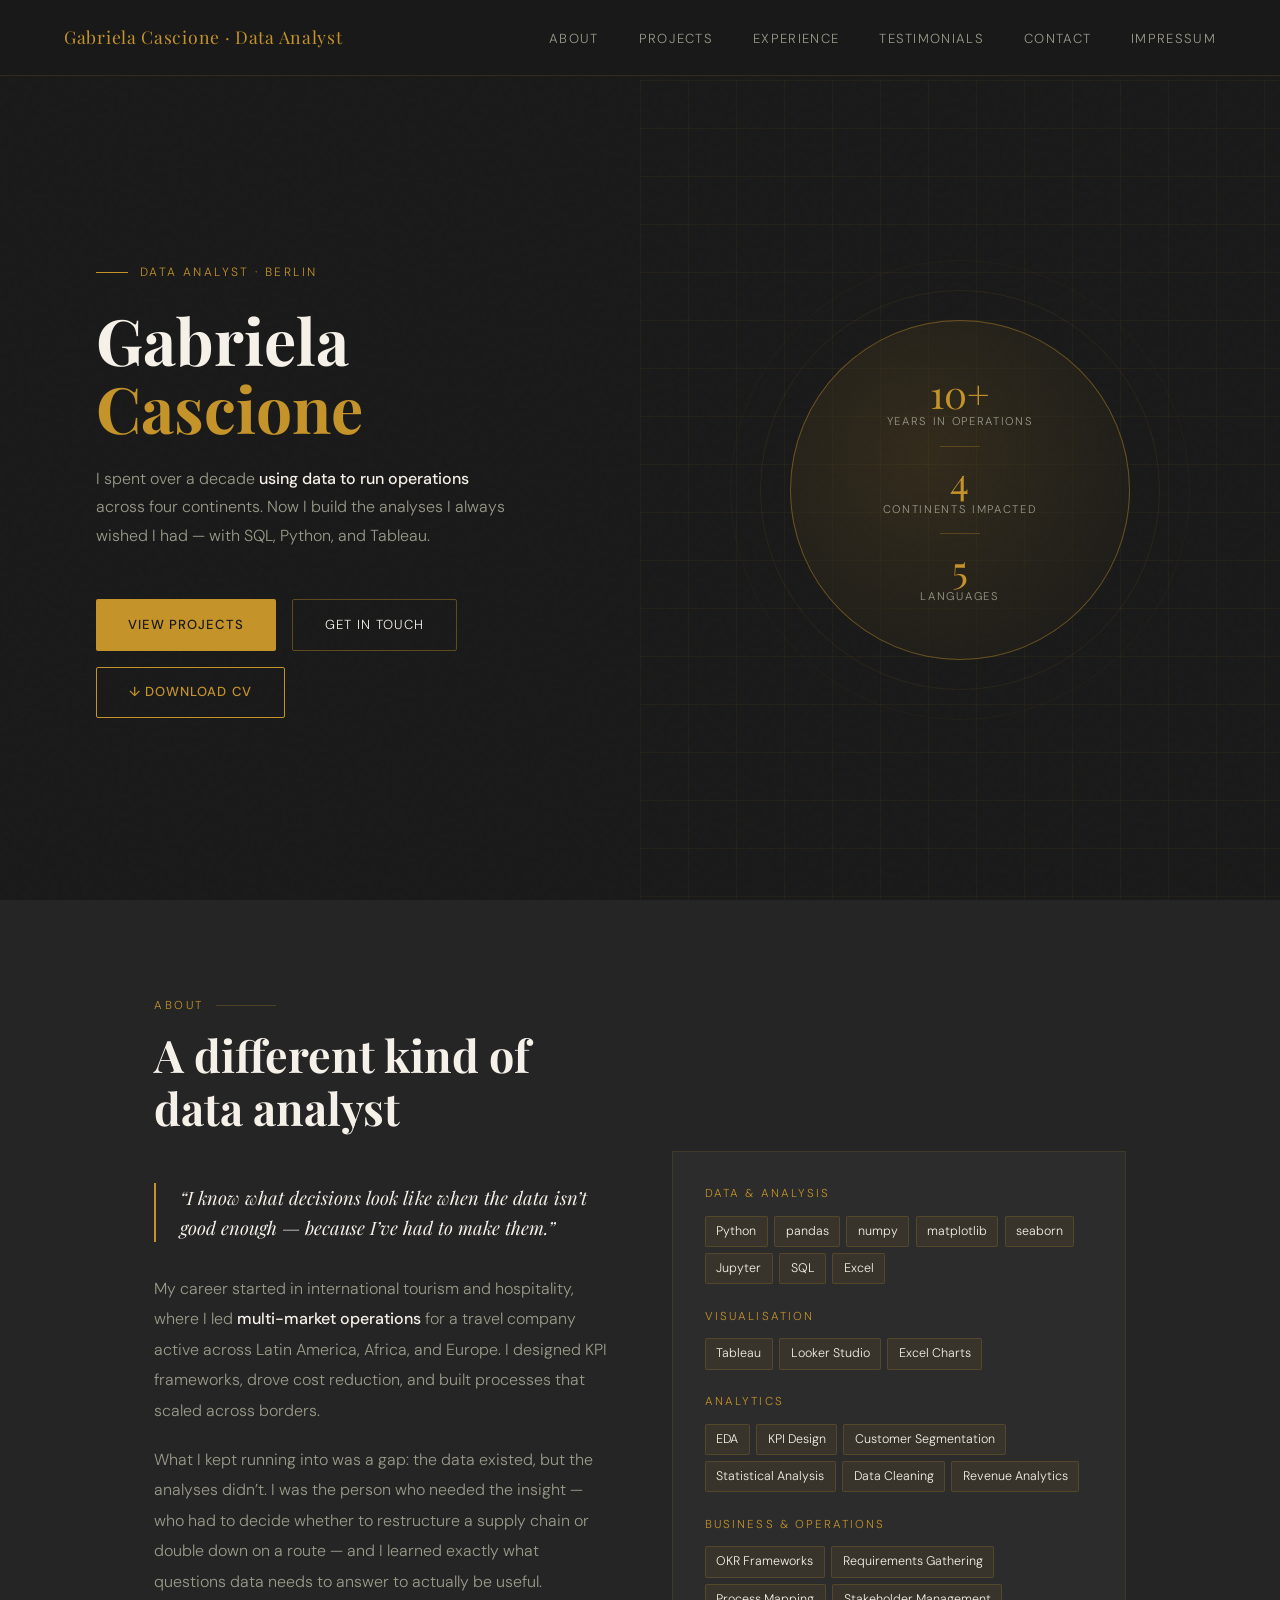
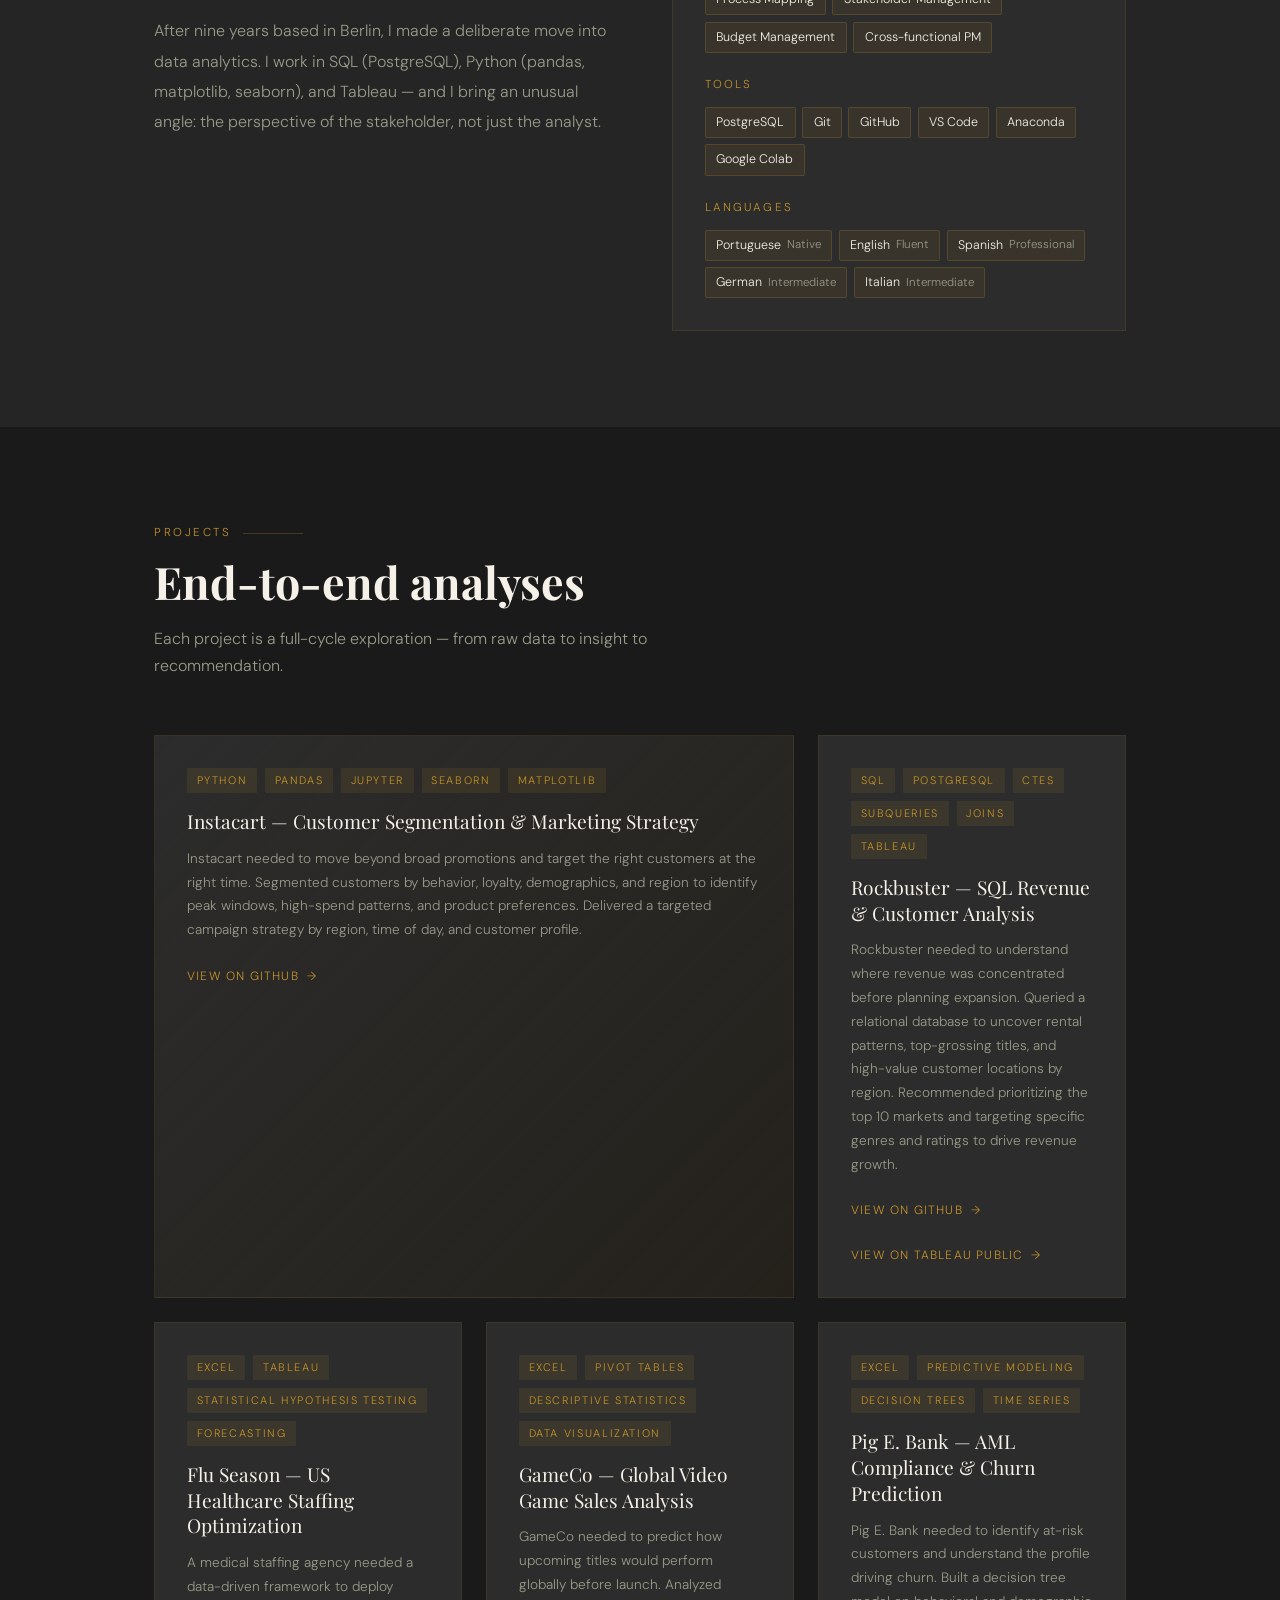
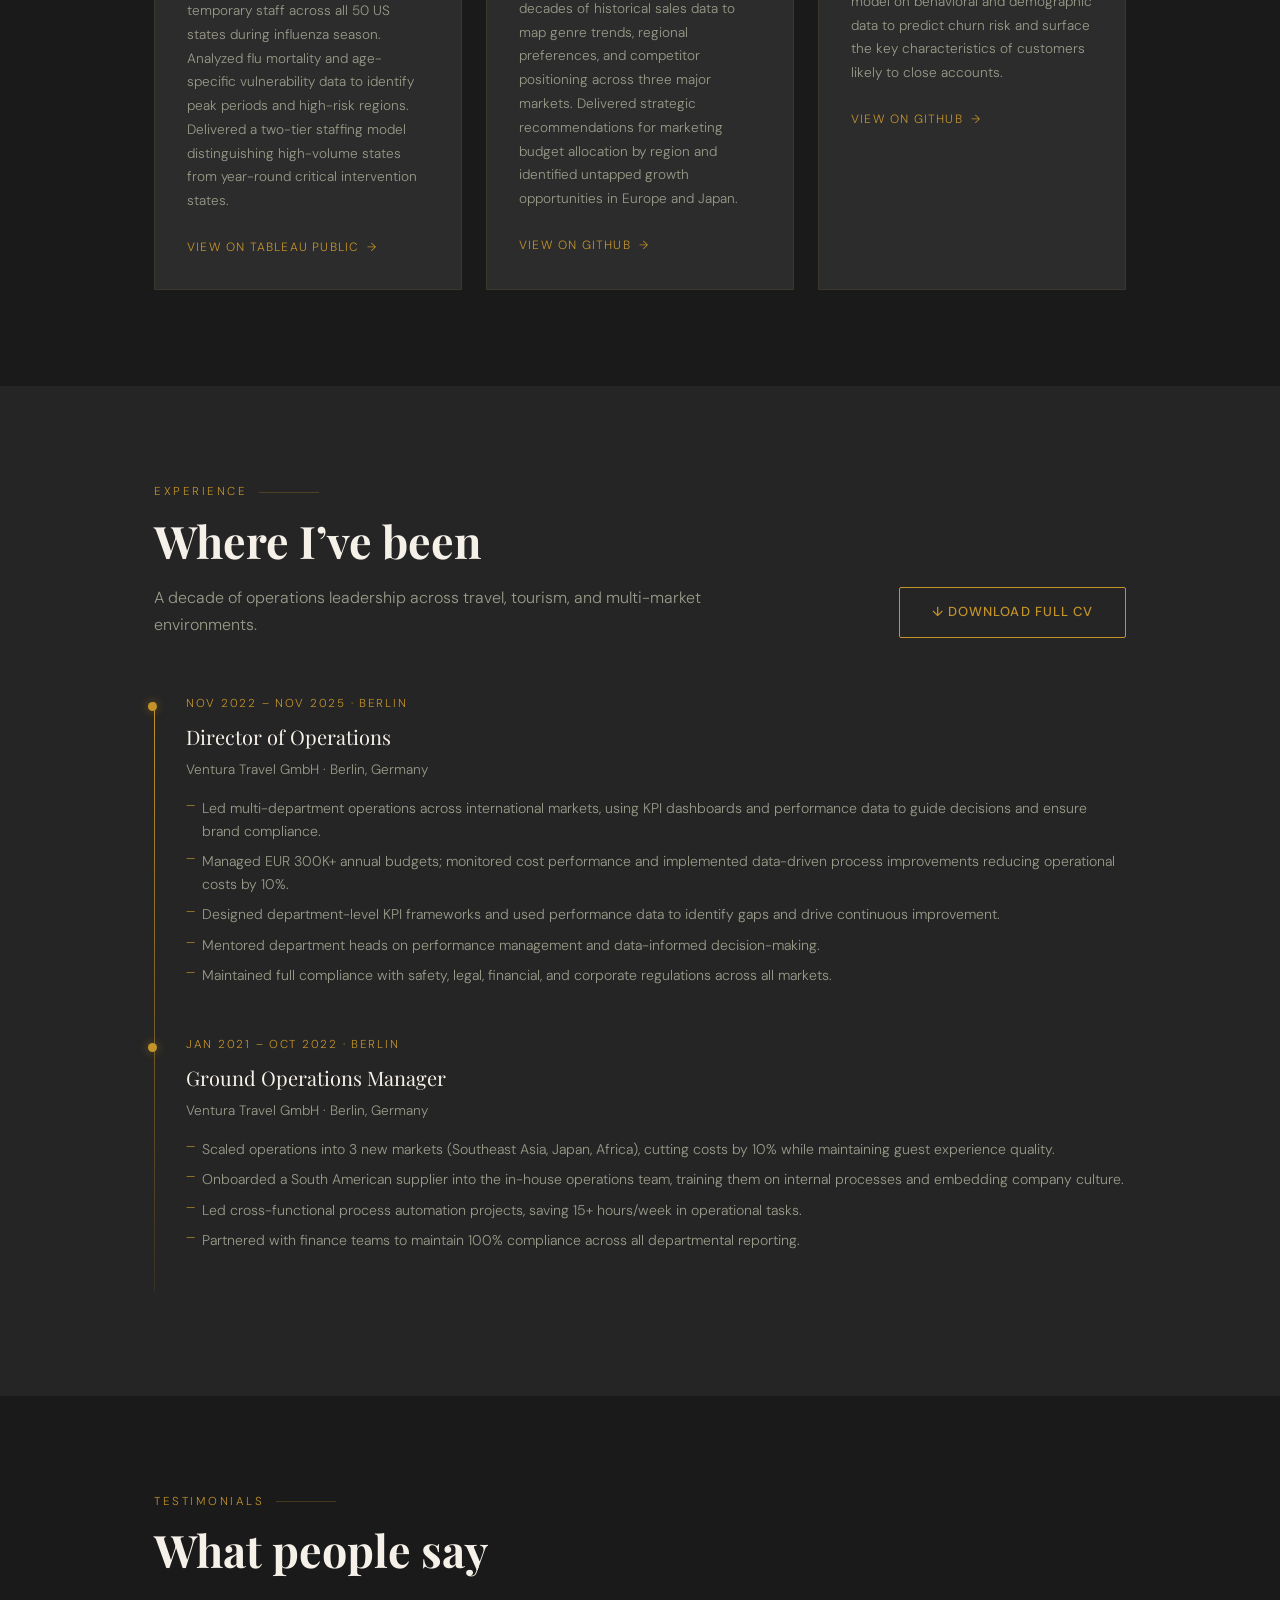
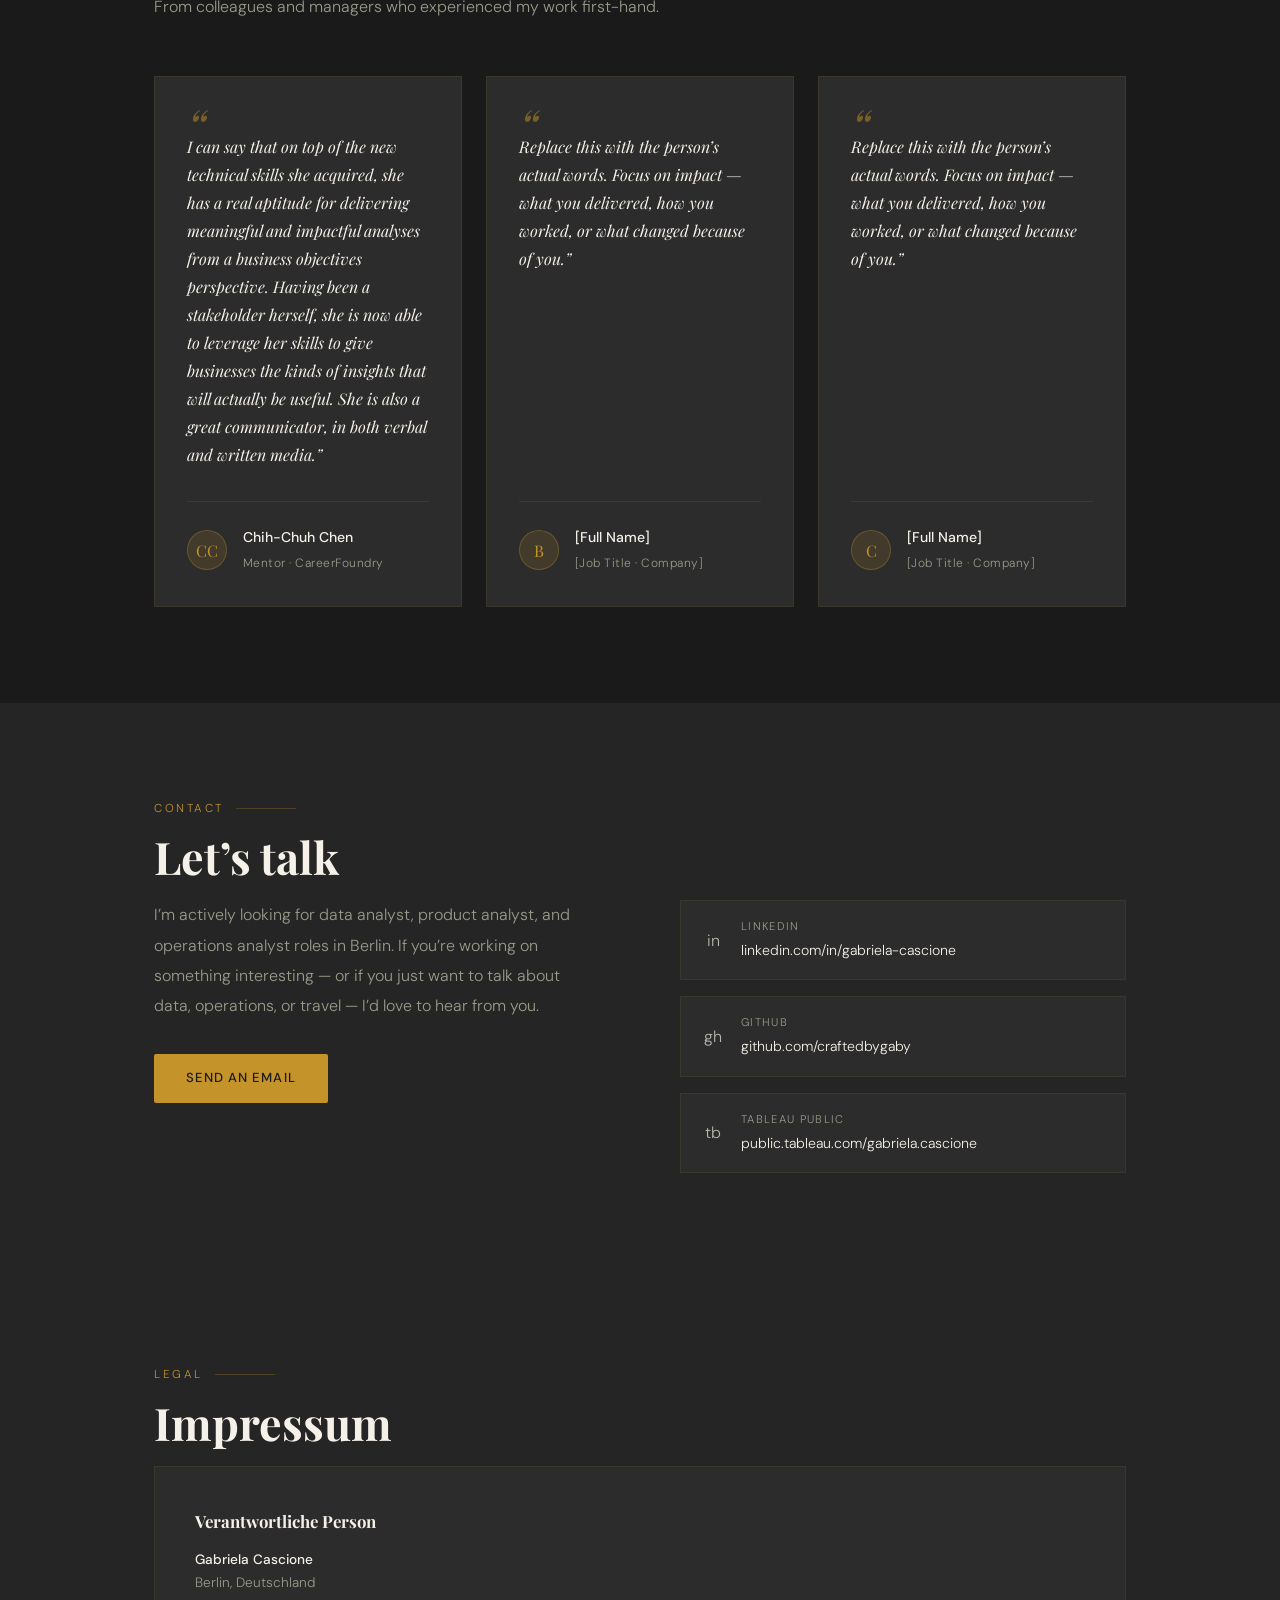
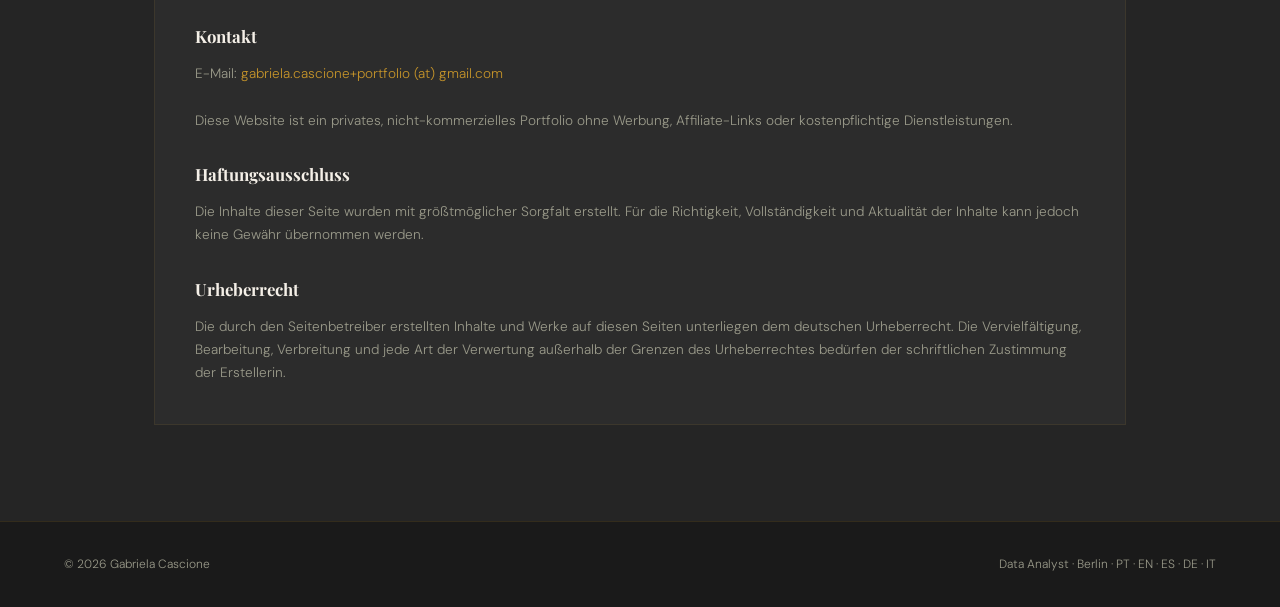
==== index.html @ 31162e04 "update email + cv file" ====
<!DOCTYPE html>
<html lang="en">
<head>
  <meta charset="UTF-8" />
  <meta name="viewport" content="width=device-width, initial-scale=1.0"/>
  <!-- [CHANGE #1] Browser tab title -->
  <title>Gabriela Cascione — Data Analyst</title>
  <link href="https://fonts.googleapis.com/css2?family=Playfair+Display:wght@400;700&family=DM+Sans:wght@300;400;500&display=swap" rel="stylesheet"/>
  <link rel="stylesheet" href="style.css"/>
</head>
<body>

  <!-- NAV -->
  <nav>
    <a href="#" class="nav-logo">Gabriela Cascione &middot; Data Analyst</a>
    <ul class="nav-links">
      <li><a href="#about">About</a></li>
      <li><a href="#projects">Projects</a></li>
      <li><a href="#experience">Experience</a></li>
      <li><a href="#testimonials">Testimonials</a></li>
      <li><a href="#contact">Contact</a></li>
      <li><a href="#impressum">Impressum</a></li>
    </ul>
  </nav>

  <!-- HERO -->
  <section class="hero">
    <div class="hero-left">
      <div class="hero-eyebrow">Data Analyst &middot; Berlin</div>
      <h1 class="hero-name">
        Gabriela<br/>
        <span>Cascione</span>
      </h1>
      <p class="hero-tagline">
        I spent over a decade <strong>using data to run operations</strong> across four continents.
        Now I build the analyses I always wished I had &mdash; with SQL, Python, and Tableau.
      </p>
      <div class="hero-cta">
        <a href="#projects" class="btn btn-primary">View Projects</a>
        <a href="#contact" class="btn btn-outline">Get in Touch</a>
        <!-- [CHANGE #2] Rename your CV PDF to match and place it in the same folder -->
        <a href="Gabriela_Cascione_CV.pdf" download class="btn btn-cv">&darr; Download CV</a>
      </div>
    </div>
    <div class="hero-right">
      <div class="hero-graphic">
        <div class="data-ring"></div>
        <div class="data-ring"></div>
        <div class="data-ring"></div>
        <div class="data-center">
          <div class="stat-item">
            <div class="stat-number">10+</div>
            <div class="stat-label">Years in Operations</div>
          </div>
          <div class="stat-divider"></div>
          <div class="stat-item">
            <div class="stat-number">4</div>
            <div class="stat-label">Continents Impacted</div>
          </div>
          <div class="stat-divider"></div>
          <div class="stat-item">
            <div class="stat-number">5</div>
            <div class="stat-label">Languages</div>
          </div>
        </div>
      </div>
    </div>
  </section>

  <!-- ABOUT -->
  <section id="about">
    <div class="section-inner">
      <div class="fade-up">
        <div class="section-label">About</div>
        <h2 class="section-title">A different kind of<br/>data analyst</h2>
      </div>
      <div class="about-grid">
        <div class="about-text fade-up">
          <blockquote>
            &ldquo;I know what decisions look like when the data isn&rsquo;t good enough &mdash; because I&rsquo;ve had to make them.&rdquo;
          </blockquote>
          <!-- [CHANGE #3] Edit this text to match your voice -->
          <p>My career started in international tourism and hospitality, where I led <strong>multi-market operations</strong> for a travel company active across Latin America, Africa, and Europe. I designed KPI frameworks, drove cost reduction, and built processes that scaled across borders.</p>
          <p>What I kept running into was a gap: the data existed, but the analyses didn&rsquo;t. I was the person who needed the insight &mdash; who had to decide whether to restructure a supply chain or double down on a route &mdash; and I learned exactly what questions data needs to answer to actually be useful.</p>
          <p>After nine years based in Berlin, I made a deliberate move into data analytics. I work in SQL (PostgreSQL), Python (pandas, matplotlib, seaborn), and Tableau &mdash; and I bring an unusual angle: the perspective of the stakeholder, not just the analyst.</p>
        </div>
        <div class="skills-panel fade-up">

          <div class="skill-group">
            <div class="skills-title">Data &amp; Analysis</div>
            <div class="skill-tags">
              <span class="skill-tag">Python</span>
              <span class="skill-tag">pandas</span>
              <span class="skill-tag">numpy</span>
              <span class="skill-tag">matplotlib</span>
              <span class="skill-tag">seaborn</span>
              <span class="skill-tag">Jupyter</span>
              <span class="skill-tag">SQL</span>
              <span class="skill-tag">Excel</span>
            </div>
          </div>

          <div class="skill-group">
            <div class="skills-title">Visualisation</div>
            <div class="skill-tags">
              <span class="skill-tag">Tableau</span>
              <span class="skill-tag">Looker Studio</span>
              <span class="skill-tag">Excel Charts</span>
            </div>
          </div>

          <div class="skill-group">
            <div class="skills-title">Analytics</div>
            <div class="skill-tags">
              <span class="skill-tag">EDA</span>
              <span class="skill-tag">KPI Design</span>
              <span class="skill-tag">Customer Segmentation</span>
              <span class="skill-tag">Statistical Analysis</span>
              <span class="skill-tag">Data Cleaning</span>
              <span class="skill-tag">Revenue Analytics</span>
            </div>
          </div>

          <div class="skill-group">
            <div class="skills-title">Business &amp; Operations</div>
            <div class="skill-tags">
              <span class="skill-tag">OKR Frameworks</span>
              <span class="skill-tag">Requirements Gathering</span>
              <span class="skill-tag">Process Mapping</span>
              <span class="skill-tag">Stakeholder Management</span>
              <span class="skill-tag">Budget Management</span>
              <span class="skill-tag">Cross-functional PM</span>
            </div>
          </div>

          <div class="skill-group">
            <div class="skills-title">Tools</div>
            <div class="skill-tags">
              <span class="skill-tag">PostgreSQL</span>
              <span class="skill-tag">Git</span>
              <span class="skill-tag">GitHub</span>
              <span class="skill-tag">VS Code</span>
              <span class="skill-tag">Anaconda</span>
              <span class="skill-tag">Google Colab</span>
            </div>
          </div>

          <div class="skill-group">
            <div class="skills-title">Languages</div>
            <div class="skill-tags">
              <span class="skill-tag skill-tag--lang">Portuguese <em>Native</em></span>
              <span class="skill-tag skill-tag--lang">English <em>Fluent</em></span>
              <span class="skill-tag skill-tag--lang">Spanish <em>Professional</em></span>
              <span class="skill-tag skill-tag--lang">German <em>Intermediate</em></span>
              <span class="skill-tag skill-tag--lang">Italian <em>Intermediate</em></span>
            </div>
          </div>

        </div>
      </div>
    </div>
  </section>

  <!-- PROJECTS -->
  <section id="projects">
    <div class="section-inner">
      <div class="fade-up">
        <div class="section-label">Projects</div>
        <h2 class="section-title">End-to-end analyses</h2>
        <p class="section-subtitle">Each project is a full-cycle exploration &mdash; from raw data to insight to recommendation.</p>
      </div>
      <div class="projects-grid">

        <!-- ═══════════════════════════════════════════════════════
             PROJECTS — HOW TO ADD YOUR LINKS
             Each card is a clickable block. Replace the href="#"
             on each <div class="project-card"> with your real URL.

             For GitHub:        https://github.com/craftedbygaby/REPO-NAME
             For Tableau Public: https://public.tableau.com/app/profile/gabriela.cascione/viz/VIZ-NAME

             For projects with TWO links (e.g. Rockbuster), the card
             itself links to GitHub, and the second link at the bottom
             links to Tableau Public separately.
             ═══════════════════════════════════════════════════════ -->

        <!-- [CHANGE] Replace href with your Instacart GitHub repo URL -->
        <div class="project-card featured fade-up" onclick="window.open('#','_blank')" style="cursor:pointer;">
          <div class="project-tag"><span class="tag">Python</span><span class="tag">pandas</span><span class="tag">Jupyter</span><span class="tag">seaborn</span><span class="tag">matplotlib</span></div>
          <div class="project-title">Instacart &mdash; Customer Segmentation &amp; Marketing Strategy</div>
          <p class="project-desc">Instacart needed to move beyond broad promotions and target the right customers at the right time. Segmented customers by behavior, loyalty, demographics, and region to identify peak windows, high-spend patterns, and product preferences. Delivered a targeted campaign strategy by region, time of day, and customer profile.</p>
          <a href="https://github.com/craftedbygaby/instacart_python" target="_blank" class="project-footer">View on GitHub</a>
        </div>

        <!-- [CHANGE] Rockbuster has TWO links — replace both # below -->
        <div class="project-card fade-up">
          <div class="project-tag"><span class="tag">SQL</span><span class="tag">PostgreSQL</span><span class="tag">CTEs</span><span class="tag">Subqueries</span><span class="tag">Joins</span><span class="tag">Tableau</span></div>
          <div class="project-title">Rockbuster &mdash; SQL Revenue &amp; Customer Analysis</div>
          <p class="project-desc">Rockbuster needed to understand where revenue was concentrated before planning expansion. Queried a relational database to uncover rental patterns, top-grossing titles, and high-value customer locations by region. Recommended prioritizing the top 10 markets and targeting specific genres and ratings to drive revenue growth.</p>
          <div class="project-links">
            <a href="https://github.com/craftedbygaby/rockbuster_sql" target="_blank" class="project-footer">View on GitHub</a>
            <a href="https://public.tableau.com/app/profile/gabriela.cascione" target="_blank" class="project-footer">View on Tableau Public</a>
          </div>
        </div>

        <!-- [CHANGE] Replace href with your Flu Season Tableau Public URL -->
        <div class="project-card fade-up">
          <div class="project-tag"><span class="tag">Excel</span><span class="tag">Tableau</span><span class="tag">Statistical Hypothesis Testing</span><span class="tag">Forecasting</span></div>
          <div class="project-title">Flu Season &mdash; US Healthcare Staffing Optimization</div>
          <p class="project-desc">A medical staffing agency needed a data-driven framework to deploy temporary staff across all 50 US states during influenza season. Analyzed flu mortality and age-specific vulnerability data to identify peak periods and high-risk regions. Delivered a two-tier staffing model distinguishing high-volume states from year-round critical intervention states.</p>
          <a href="https://public.tableau.com/app/profile/gabriela.cascione/viz/VisualizationExercises-CFAchievement2/2_9Storyboard" target="_blank" class="project-footer">View on Tableau Public</a>
        </div>

        <!-- [CHANGE] Replace href with your GameCo GitHub repo URL -->
        <div class="project-card fade-up">
          <div class="project-tag"><span class="tag">Excel</span><span class="tag">Pivot Tables</span><span class="tag">Descriptive Statistics</span><span class="tag">Data Visualization</span></div>
          <div class="project-title">GameCo &mdash; Global Video Game Sales Analysis</div>
          <p class="project-desc">GameCo needed to predict how upcoming titles would perform globally before launch. Analyzed decades of historical sales data to map genre trends, regional preferences, and competitor positioning across three major markets. Delivered strategic recommendations for marketing budget allocation by region and identified untapped growth opportunities in Europe and Japan.</p>
          <a href="https://github.com/craftedbygaby/gameco" target="_blank" class="project-footer">View on GitHub</a>
        </div>

        <!-- [CHANGE] Replace href with your Pig E. Bank GitHub repo URL -->
        <div class="project-card fade-up">
          <div class="project-tag"><span class="tag">Excel</span><span class="tag">Predictive Modeling</span><span class="tag">Decision Trees</span><span class="tag">Time Series</span></div>
          <div class="project-title">Pig E. Bank &mdash; AML Compliance &amp; Churn Prediction</div>
          <p class="project-desc">Pig E. Bank needed to identify at-risk customers and understand the profile driving churn. Built a decision tree model on behavioral and demographic data to predict churn risk and surface the key characteristics of customers likely to close accounts.</p>
          <a href="https://github.com/craftedbygaby/pigebank" target="_blank" class="project-footer">View on GitHub</a>
        </div>

      </div>
    </div>
  </section>

  <!-- EXPERIENCE -->
  <section id="experience">
    <div class="section-inner">
      <div class="fade-up experience-header">
        <div class="experience-header-text">
          <div class="section-label">Experience</div>
          <h2 class="section-title">Where I&rsquo;ve been</h2>
          <p class="section-subtitle">A decade of operations leadership across travel, tourism, and multi-market environments.</p>
        </div>
        <!-- [CHANGE #10] Same CV filename as [CHANGE #2] -->
        <a href="Gabriela_Cascione_CV.pdf" download class="btn btn-cv">&darr; Download Full CV</a>
      </div>
      <div class="timeline fade-up">

        <div class="timeline-item">
          <div class="timeline-date">Nov 2022 &ndash; Nov 2025 &middot; Berlin</div>
          <div class="timeline-role">Director of Operations</div>
          <div class="timeline-company">Ventura Travel GmbH &middot; Berlin, Germany</div>
          <ul class="timeline-bullets">
            <li>Led multi-department operations across international markets, using KPI dashboards and performance data to guide decisions and ensure brand compliance.</li>
            <li>Managed EUR 300K+ annual budgets; monitored cost performance and implemented data-driven process improvements reducing operational costs by 10%.</li>
            <li>Designed department-level KPI frameworks and used performance data to identify gaps and drive continuous improvement.</li>
            <li>Mentored department heads on performance management and data-informed decision-making.</li>
            <li>Maintained full compliance with safety, legal, financial, and corporate regulations across all markets.</li>
          </ul>
        </div>

        <div class="timeline-item">
          <div class="timeline-date">Jan 2021 &ndash; Oct 2022 &middot; Berlin</div>
          <div class="timeline-role">Ground Operations Manager</div>
          <div class="timeline-company">Ventura Travel GmbH &middot; Berlin, Germany</div>
          <ul class="timeline-bullets">
            <li>Scaled operations into 3 new markets (Southeast Asia, Japan, Africa), cutting costs by 10% while maintaining guest experience quality.</li>
            <li>Onboarded a South American supplier into the in-house operations team, training them on internal processes and embedding company culture.</li>
            <li>Led cross-functional process automation projects, saving 15+ hours/week in operational tasks.</li>
            <li>Partnered with finance teams to maintain 100% compliance across all departmental reporting.</li>
          </ul>
        </div>

        <!-- [CHANGE #13] EARLIER ROLES (optional) — copy this block, uncomment, and fill in
        <div class="timeline-item">
          <div class="timeline-date">20XX - 20XX - [Location]</div>
          <div class="timeline-role">[Job Title]</div>
          <div class="timeline-company">[Company] - [Location]</div>
          <ul class="timeline-bullets">
            <li>Bullet one.</li>
            <li>Bullet two.</li>
          </ul>
        </div>
        -->

      </div>
    </div>
  </section>

  <!-- TESTIMONIALS -->
  <section id="testimonials">
    <div class="section-inner">
      <div class="fade-up">
        <div class="section-label">Testimonials</div>
        <h2 class="section-title">What people say</h2>
        <p class="section-subtitle">From colleagues and managers who experienced my work first-hand.</p>
      </div>
      <div class="testimonials-grid fade-up">

        <!-- [CHANGE #14] TESTIMONIAL 1
             quote: the person's words (2-4 sentences)
             testimonial-avatar: first letter of their first name
             name: their full name
             role: job title and company, e.g. "Head of Product &middot; Ventura Travel" -->
        <div class="testimonial-card">
          <div class="testimonial-quote">
            I can say that on top of the new technical skills she acquired, she has a real aptitude for delivering meaningful and impactful analyses from a business objectives perspective. Having been a stakeholder herself, she is now able to leverage her skills to give businesses the kinds of insights that will actually be useful. She is also a great communicator, in both verbal and written media.&rdquo;
          </div>
          <div class="testimonial-author">
            <div class="testimonial-avatar">CC</div>
            <div>
              <div class="testimonial-name">Chih-Chuh Chen</div>
              <div class="testimonial-role">Mentor &middot; CareerFoundry</div>
            </div>
          </div>
        </div>

        <!-- [CHANGE #15] TESTIMONIAL 2 -->
        <div class="testimonial-card">
          <div class="testimonial-quote">
            Replace this with the person&rsquo;s actual words. Focus on impact &mdash; what you delivered, how you worked, or what changed because of you.&rdquo;
          </div>
          <div class="testimonial-author">
            <div class="testimonial-avatar">B</div>
            <div>
              <div class="testimonial-name">[Full Name]</div>
              <div class="testimonial-role">[Job Title &middot; Company]</div>
            </div>
          </div>
        </div>

        <!-- [CHANGE #16] TESTIMONIAL 3 -->
        <div class="testimonial-card">
          <div class="testimonial-quote">
            Replace this with the person&rsquo;s actual words. Focus on impact &mdash; what you delivered, how you worked, or what changed because of you.&rdquo;
          </div>
          <div class="testimonial-author">
            <div class="testimonial-avatar">C</div>
            <div>
              <div class="testimonial-name">[Full Name]</div>
              <div class="testimonial-role">[Job Title &middot; Company]</div>
            </div>
          </div>
        </div>

      </div>
    </div>
  </section>

  <!-- CONTACT -->
  <section id="contact">
    <div class="section-inner">
      <div class="fade-up">
        <div class="section-label">Contact</div>
        <h2 class="section-title">Let&rsquo;s talk</h2>
      </div>
      <div class="contact-grid">
        <div class="contact-text fade-up">
          <p>I&rsquo;m actively looking for data analyst, product analyst, and operations analyst roles in Berlin. If you&rsquo;re working on something interesting &mdash; or if you just want to talk about data, operations, or travel &mdash; I&rsquo;d love to hear from you.</p>
          <!-- [CHANGE #17] Your real email address -->
          <a href="mailto:gabriela.cascione+portfolio@gmail.com" class="btn btn-primary">Send an Email</a>
        </div>
        <div class="contact-links fade-up">
          <!-- [CHANGE #18] LinkedIn URL and display text -->
          <a href="https://linkedin.com/in/gabriela-cascione" target="_blank" class="contact-link">
            <span class="contact-link-icon">in</span>
            <div><span class="contact-link-label">LinkedIn</span><span class="contact-link-value">linkedin.com/in/gabriela-cascione</span></div>
          </a>
          <!-- [CHANGE #19] GitHub URL and display text -->
          <a href="https://github.com/craftedbygaby" target="_blank" class="contact-link">
            <span class="contact-link-icon">gh</span>
            <div><span class="contact-link-label">GitHub</span><span class="contact-link-value">github.com/craftedbygaby</span></div>
          </a>
          <!-- [CHANGE #20] Tableau Public URL and display text -->
          <a href="https://public.tableau.com/app/profile/gabriela.cascione" target="_blank" class="contact-link">
            <span class="contact-link-icon">tb</span>
            <div><span class="contact-link-label">Tableau Public</span><span class="contact-link-value">public.tableau.com/gabriela.cascione</span></div>
          </a>
        </div>
      </div>
    </div>
  </section>

  <!-- IMPRESSUM -->
  <section id="impressum">
    <div class="section-inner">
      <div class="fade-up">
        <div class="section-label">Legal</div>
        <h2 class="section-title">Impressum</h2>
      </div>
      <div class="impressum-box fade-up">
        <h3>Verantwortliche Person</h3>
        <p><strong>Gabriela Cascione</strong><br/>Berlin, Deutschland</p>
        <h3>Kontakt</h3>
        <p>
          <!-- [CHANGE #21] Your email address -->
          E-Mail: <a href="mailto:gabriela.cascione+portfolio@gmail.com">gabriela.cascione+portfolio (at) gmail.com</a><br/><br/>
          Diese Website ist ein privates, nicht-kommerzielles Portfolio ohne Werbung, Affiliate-Links oder kostenpflichtige Dienstleistungen.
        </p>
        <h3>Haftungsausschluss</h3>
        <p>Die Inhalte dieser Seite wurden mit gr&ouml;&szlig;tm&ouml;glicher Sorgfalt erstellt. F&uuml;r die Richtigkeit, Vollst&auml;ndigkeit und Aktualit&auml;t der Inhalte kann jedoch keine Gew&auml;hr &uuml;bernommen werden.</p>
        <h3>Urheberrecht</h3>
        <p>Die durch den Seitenbetreiber erstellten Inhalte und Werke auf diesen Seiten unterliegen dem deutschen Urheberrecht. Die Vervielf&auml;ltigung, Bearbeitung, Verbreitung und jede Art der Verwertung au&szlig;erhalb der Grenzen des Urheberrechtes bed&uuml;rfen der schriftlichen Zustimmung der Erstellerin.</p>
      </div>
    </div>
  </section>

  <!-- FOOTER — [CHANGE #22] update year if launching in 2027 or later -->
  <footer>
    <span>&copy; 2026 Gabriela Cascione</span>
    <span>Data Analyst &middot; Berlin &middot; PT &middot; EN &middot; ES &middot; DE &middot; IT</span>
  </footer>

  <script>
    var els = document.querySelectorAll('.fade-up');
    var observer = new IntersectionObserver(function(entries) {
      entries.forEach(function(entry, i) {
        if (entry.isIntersecting) {
          setTimeout(function() { entry.target.classList.add('visible'); }, i * 80);
          observer.unobserve(entry.target);
        }
      });
    }, { threshold: 0.1 });
    els.forEach(function(el) { observer.observe(el); });
  </script>

</body>
</html>
---- style.css ----
:root {
  --gold: #C4932A;
  --gold-light: #E8B84B;
  --dark: #1A1A1A;
  --dark-mid: #252525;
  --dark-card: #2C2C2C;
  --off-white: #F5F0E8;
  --text-muted: #9A9A8A;
  --font-display: 'Playfair Display', serif;
  --font-body: 'DM Sans', sans-serif;
}

*, *::before, *::after { box-sizing: border-box; margin: 0; padding: 0; }
html { scroll-behavior: smooth; }

body {
  background: var(--dark);
  color: var(--off-white);
  font-family: var(--font-body);
  font-weight: 300;
  line-height: 1.7;
  overflow-x: hidden;
}

body::before {
  content: '';
  position: fixed;
  inset: 0;
  background-image: url("data:image/svg+xml,%3Csvg viewBox='0 0 200 200' xmlns='http://www.w3.org/2000/svg'%3E%3Cfilter id='n'%3E%3CfeTurbulence type='fractalNoise' baseFrequency='0.9' numOctaves='4' stitchTiles='stitch'/%3E%3C/filter%3E%3Crect width='100%25' height='100%25' filter='url(%23n)' opacity='0.03'/%3E%3C/svg%3E");
  pointer-events: none;
  z-index: 0;
  opacity: 0.4;
}

/* ── NAV ── */
nav {
  position: fixed; top: 0; left: 0; right: 0; z-index: 100;
  display: flex; justify-content: space-between; align-items: center;
  padding: 1.4rem 4rem;
  background: rgba(26,26,26,0.92);
  backdrop-filter: blur(12px);
  border-bottom: 1px solid rgba(196,147,42,0.15);
}
.nav-logo { font-family: var(--font-display); font-size: 1.1rem; color: var(--gold); letter-spacing: 0.04em; text-decoration: none; }
.nav-links { display: flex; gap: 2.5rem; list-style: none; }
.nav-links a { color: var(--text-muted); text-decoration: none; font-size: 0.82rem; letter-spacing: 0.1em; text-transform: uppercase; transition: color 0.25s; }
.nav-links a:hover { color: var(--gold); }

/* ── HERO ── */
.hero { min-height: 100vh; display: grid; grid-template-columns: 1fr 1fr; position: relative; padding-top: 80px; }
.hero-left { display: flex; flex-direction: column; justify-content: center; padding: 6rem 4rem 6rem 6rem; position: relative; z-index: 1; }
.hero-eyebrow { font-size: 0.75rem; letter-spacing: 0.2em; text-transform: uppercase; color: var(--gold); margin-bottom: 1.5rem; display: flex; align-items: center; gap: 0.75rem; }
.hero-eyebrow::before { content: ''; display: block; width: 2rem; height: 1px; background: var(--gold); }
.hero-name { font-family: var(--font-display); font-size: clamp(3rem,5vw,5.5rem); font-weight: 700; line-height: 1.05; margin-bottom: 1.5rem; color: var(--off-white); }
.hero-name span { color: var(--gold); display: block; }
.hero-tagline { font-size: 1rem; color: var(--text-muted); max-width: 420px; margin-bottom: 3rem; line-height: 1.8; }
.hero-tagline strong { color: var(--off-white); font-weight: 500; }
.hero-cta { display: flex; gap: 1rem; flex-wrap: wrap; }

/* ── BUTTONS ── */
.btn { display: inline-flex; align-items: center; gap: 0.5rem; padding: 0.85rem 2rem; border-radius: 2px; font-family: var(--font-body); font-size: 0.82rem; letter-spacing: 0.08em; text-transform: uppercase; text-decoration: none; cursor: pointer; transition: all 0.25s; border: none; }
.btn-primary { background: var(--gold); color: var(--dark); font-weight: 500; }
.btn-primary:hover { background: var(--gold-light); transform: translateY(-1px); }
.btn-outline { background: transparent; color: var(--off-white); border: 1px solid rgba(196,147,42,0.4); }
.btn-outline:hover { border-color: var(--gold); color: var(--gold); transform: translateY(-1px); }
.btn-cv { background: transparent; color: var(--gold); border: 1px solid var(--gold); font-weight: 500; }
.btn-cv:hover { background: var(--gold); color: var(--dark); transform: translateY(-1px); }

/* ── HERO RIGHT ── */
.hero-right { position: relative; display: flex; align-items: center; justify-content: center; overflow: hidden; }
.hero-right::before { content: ''; position: absolute; inset: 0; background-image: linear-gradient(rgba(196,147,42,0.06) 1px,transparent 1px),linear-gradient(90deg,rgba(196,147,42,0.06) 1px,transparent 1px); background-size: 48px 48px; }
.hero-graphic { position: relative; z-index: 1; width: 340px; height: 340px; }
.data-ring { position: absolute; inset: 0; border-radius: 50%; border: 1px solid rgba(196,147,42,0.2); animation: pulse-ring 4s ease-in-out infinite; }
.data-ring:nth-child(2) { inset: -30px; animation-delay: 1s; opacity: 0.5; }
.data-ring:nth-child(3) { inset: -60px; animation-delay: 2s; opacity: 0.25; }
@keyframes pulse-ring { 0%,100% { transform: scale(1); opacity: 0.3; } 50% { transform: scale(1.02); opacity: 0.6; } }
.data-center { width: 100%; height: 100%; border-radius: 50%; background: radial-gradient(circle at 40% 40%,rgba(196,147,42,0.15),rgba(26,26,26,0.8)); border: 1px solid rgba(196,147,42,0.3); display: flex; flex-direction: column; align-items: center; justify-content: center; gap: 0.5rem; }
.stat-item { text-align: center; }
.stat-number { font-family: var(--font-display); font-size: 2.4rem; color: var(--gold); line-height: 1; }
.stat-label { font-size: 0.7rem; letter-spacing: 0.15em; text-transform: uppercase; color: var(--text-muted); }
.stat-divider { width: 40px; height: 1px; background: rgba(196,147,42,0.3); margin: 0.4rem 0; }

/* ── SHARED SECTION STYLES ── */
section { position: relative; z-index: 1; }
.section-inner { max-width: 1100px; margin: 0 auto; padding: 6rem 4rem; }
.section-label { font-size: 0.72rem; letter-spacing: 0.22em; text-transform: uppercase; color: var(--gold); margin-bottom: 0.75rem; display: flex; align-items: center; gap: 0.75rem; }
.section-label::after { content: ''; flex: 1; height: 1px; background: rgba(196,147,42,0.25); max-width: 60px; }
.section-title { font-family: var(--font-display); font-size: clamp(2rem,3.5vw,3rem); font-weight: 700; line-height: 1.2; margin-bottom: 1rem; }
.section-subtitle { color: var(--text-muted); max-width: 560px; margin-bottom: 3.5rem; }

/* ── ABOUT ── */
#about { background: var(--dark-mid); }
.about-grid { display: grid; grid-template-columns: 1fr 1fr; gap: 4rem; align-items: start; }
.about-text p { color: var(--text-muted); margin-bottom: 1.2rem; line-height: 1.9; }
.about-text p strong { color: var(--off-white); font-weight: 500; }
.about-text blockquote { border-left: 2px solid var(--gold); padding-left: 1.5rem; margin: 2rem 0; font-family: var(--font-display); font-size: 1.15rem; color: var(--off-white); line-height: 1.6; font-style: italic; }
.skills-panel { background: var(--dark-card); border: 1px solid rgba(196,147,42,0.12); padding: 2rem; }
.skills-title { font-size: 0.72rem; letter-spacing: 0.18em; text-transform: uppercase; color: var(--gold); margin-bottom: 0.75rem; }
.skill-group { margin-bottom: 1.4rem; }
.skill-group:last-child { margin-bottom: 0; }
.skill-tags { display: flex; flex-wrap: wrap; gap: 0.4rem; }
.skill-tag { background: rgba(196,147,42,0.08); border: 1px solid rgba(196,147,42,0.2); color: var(--off-white); font-size: 0.78rem; padding: 0.25rem 0.65rem; border-radius: 2px; }
.skill-tag--lang { display: flex; gap: 0.35rem; align-items: center; }
.skill-tag--lang em { color: var(--text-muted); font-style: normal; font-size: 0.72rem; }

/* ── PROJECTS ── */
#projects { background: var(--dark); }
.projects-grid { display: grid; grid-template-columns: repeat(3,1fr); gap: 1.5rem; }
.project-card { background: var(--dark-card); border: 1px solid rgba(196,147,42,0.1); padding: 2rem; position: relative; overflow: hidden; transition: border-color 0.3s,transform 0.3s; cursor: pointer; text-decoration: none; display: block; color: inherit; }
.project-card::before { content: ''; position: absolute; top: 0; left: 0; right: 0; height: 2px; background: linear-gradient(90deg,transparent,var(--gold),transparent); transform: scaleX(0); transition: transform 0.4s; }
.project-card:hover { border-color: rgba(196,147,42,0.35); transform: translateY(-3px); }
.project-card:hover::before { transform: scaleX(1); }
.project-tag { font-size: 0.68rem; letter-spacing: 0.15em; text-transform: uppercase; color: var(--gold); margin-bottom: 1rem; display: flex; gap: 0.5rem; flex-wrap: wrap; }
.tag { background: rgba(196,147,42,0.1); padding: 0.2rem 0.6rem; border-radius: 1px; }
.project-title { font-family: var(--font-display); font-size: 1.2rem; margin-bottom: 0.75rem; line-height: 1.35; }
.project-desc { font-size: 0.85rem; color: var(--text-muted); line-height: 1.75; margin-bottom: 1.5rem; }
.project-footer { display: flex; align-items: center; gap: 0.5rem; font-size: 0.75rem; letter-spacing: 0.1em; text-transform: uppercase; color: var(--gold); text-decoration: none; }
.project-links { display: flex; gap: 1.5rem; flex-wrap: wrap; }
.project-footer::after { content: '\2192'; transition: transform 0.2s; }
.project-card:hover .project-footer::after { transform: translateX(4px); }
.project-card.featured { grid-column: span 2; background: linear-gradient(135deg,var(--dark-card),rgba(196,147,42,0.06)); }

/* ── EXPERIENCE ── */
#experience { background: var(--dark-mid); }
.experience-header { display: flex; justify-content: space-between; align-items: flex-end; margin-bottom: 3.5rem; flex-wrap: wrap; gap: 1.5rem; }
.experience-header-text { flex: 1; }
.experience-header-text .section-subtitle { margin-bottom: 0; }
.timeline { position: relative; padding-left: 2rem; }
.timeline::before { content: ''; position: absolute; left: 0; top: 8px; bottom: 8px; width: 1px; background: linear-gradient(to bottom,var(--gold),rgba(196,147,42,0.1)); }
.timeline-item { position: relative; padding-bottom: 3rem; }
.timeline-item::before { content: ''; position: absolute; left: -2.35rem; top: 8px; width: 9px; height: 9px; border-radius: 50%; background: var(--gold); box-shadow: 0 0 10px rgba(196,147,42,0.5); }
.timeline-date { font-size: 0.72rem; letter-spacing: 0.15em; text-transform: uppercase; color: var(--gold); margin-bottom: 0.4rem; }
.timeline-role { font-family: var(--font-display); font-size: 1.25rem; margin-bottom: 0.25rem; }
.timeline-company { font-size: 0.85rem; color: var(--text-muted); margin-bottom: 1rem; }
.timeline-bullets { list-style: none; display: flex; flex-direction: column; gap: 0.5rem; }
.timeline-bullets li { font-size: 0.88rem; color: var(--text-muted); padding-left: 1rem; position: relative; line-height: 1.6; }
.timeline-bullets li::before { content: '\2014'; position: absolute; left: 0; color: var(--gold); font-size: 0.7rem; }

/* ── TESTIMONIALS ── */
#testimonials { background: var(--dark); }
.testimonials-grid { display: grid; grid-template-columns: repeat(3,1fr); gap: 1.5rem; }
.testimonial-card { background: var(--dark-card); border: 1px solid rgba(196,147,42,0.1); padding: 2rem; display: flex; flex-direction: column; justify-content: space-between; gap: 2rem; transition: border-color 0.3s,transform 0.3s; }
.testimonial-card:hover { border-color: rgba(196,147,42,0.35); transform: translateY(-3px); }
.testimonial-quote { font-family: var(--font-display); font-size: 1rem; color: var(--off-white); line-height: 1.75; font-style: italic; position: relative; padding-top: 1.5rem; }
.testimonial-quote::before { content: '\201C'; position: absolute; top: -0.5rem; left: 0; font-size: 3rem; color: var(--gold); line-height: 1; font-family: var(--font-display); opacity: 0.5; }
.testimonial-author { display: flex; align-items: center; gap: 1rem; padding-top: 1.5rem; border-top: 1px solid rgba(196,147,42,0.12); }
.testimonial-avatar { width: 40px; height: 40px; border-radius: 50%; background: rgba(196,147,42,0.15); border: 1px solid rgba(196,147,42,0.3); display: flex; align-items: center; justify-content: center; font-family: var(--font-display); font-size: 1rem; color: var(--gold); flex-shrink: 0; }
.testimonial-name { font-size: 0.88rem; font-weight: 500; color: var(--off-white); margin-bottom: 0.2rem; }
.testimonial-role { font-size: 0.75rem; color: var(--text-muted); letter-spacing: 0.04em; }

/* ── CONTACT ── */
#contact { background: var(--dark-mid); }
.contact-grid { display: grid; grid-template-columns: 1fr 1fr; gap: 5rem; align-items: start; }
.contact-text p { color: var(--text-muted); margin-bottom: 2rem; line-height: 1.9; }
.contact-links { display: flex; flex-direction: column; gap: 1rem; }
.contact-link { display: flex; align-items: center; gap: 1rem; text-decoration: none; color: var(--off-white); padding: 1rem 1.25rem; background: var(--dark-card); border: 1px solid rgba(196,147,42,0.1); transition: all 0.25s; }
.contact-link:hover { border-color: var(--gold); color: var(--gold); transform: translateX(4px); }
.contact-link-icon { font-size: 1rem; width: 1.5rem; text-align: center; opacity: 0.7; }
.contact-link-label { font-size: 0.7rem; letter-spacing: 0.12em; text-transform: uppercase; color: var(--text-muted); display: block; }
.contact-link-value { font-size: 0.88rem; }

/* ── IMPRESSUM ── */
#impressum { background: var(--dark-mid); }
.impressum-box { background: var(--dark-card); border: 1px solid rgba(196,147,42,0.1); padding: 2.5rem; max-width: 100%; font-size: 0.85rem; color: var(--text-muted); line-height: 1.7; }
.impressum-box h3 { font-family: var(--font-display); font-size: 1.05rem; color: var(--off-white); margin-bottom: 0.75rem; margin-top: 1.75rem; }
.impressum-box h3:first-child { margin-top: 0; }
.impressum-box strong { color: var(--off-white); font-weight: 500; }
.impressum-box a { color: var(--gold); text-decoration: none; }
.impressum-box a:hover { text-decoration: underline; }

/* ── FOOTER ── */
footer { border-top: 1px solid rgba(196,147,42,0.15); padding: 2rem 4rem; display: flex; justify-content: space-between; align-items: center; font-size: 0.75rem; color: var(--text-muted); position: relative; z-index: 1; }

/* ── ANIMATIONS ── */
.fade-up { opacity: 0; transform: translateY(28px); transition: opacity 0.7s ease,transform 0.7s ease; }
.fade-up.visible { opacity: 1; transform: translateY(0); }

/* ── RESPONSIVE ── */
@media (max-width: 900px) {
  nav { padding: 1.2rem 2rem; }
  .nav-links { display: none; }
  .hero { grid-template-columns: 1fr; }
  .hero-right { display: none; }
  .hero-left { padding: 5rem 2rem 4rem; }
  .section-inner { padding: 4rem 2rem; }
  .about-grid, .contact-grid { grid-template-columns: 1fr; gap: 2.5rem; }
  .projects-grid, .testimonials-grid { grid-template-columns: 1fr; }
  .project-card.featured { grid-column: span 1; }
  .experience-header { flex-direction: column; align-items: flex-start; }
  footer { flex-direction: column; gap: 0.5rem; text-align: center; }
}
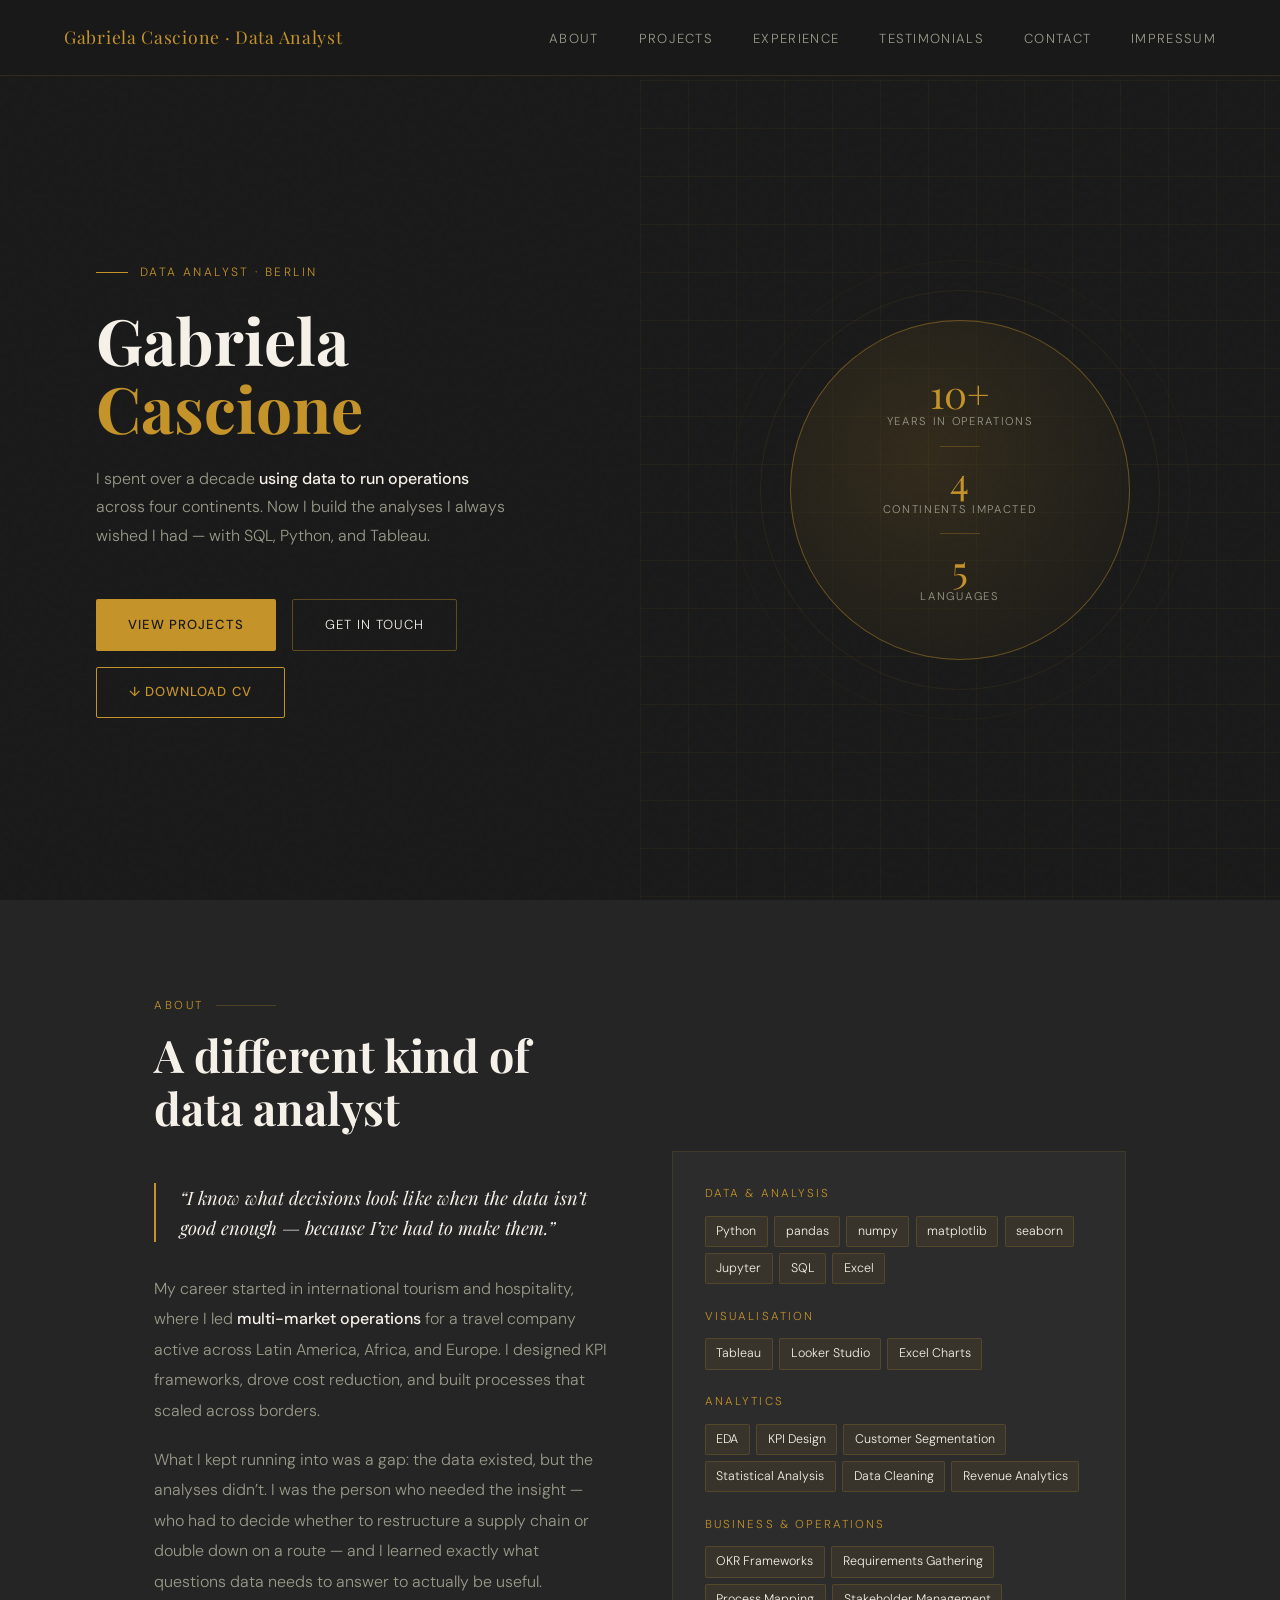
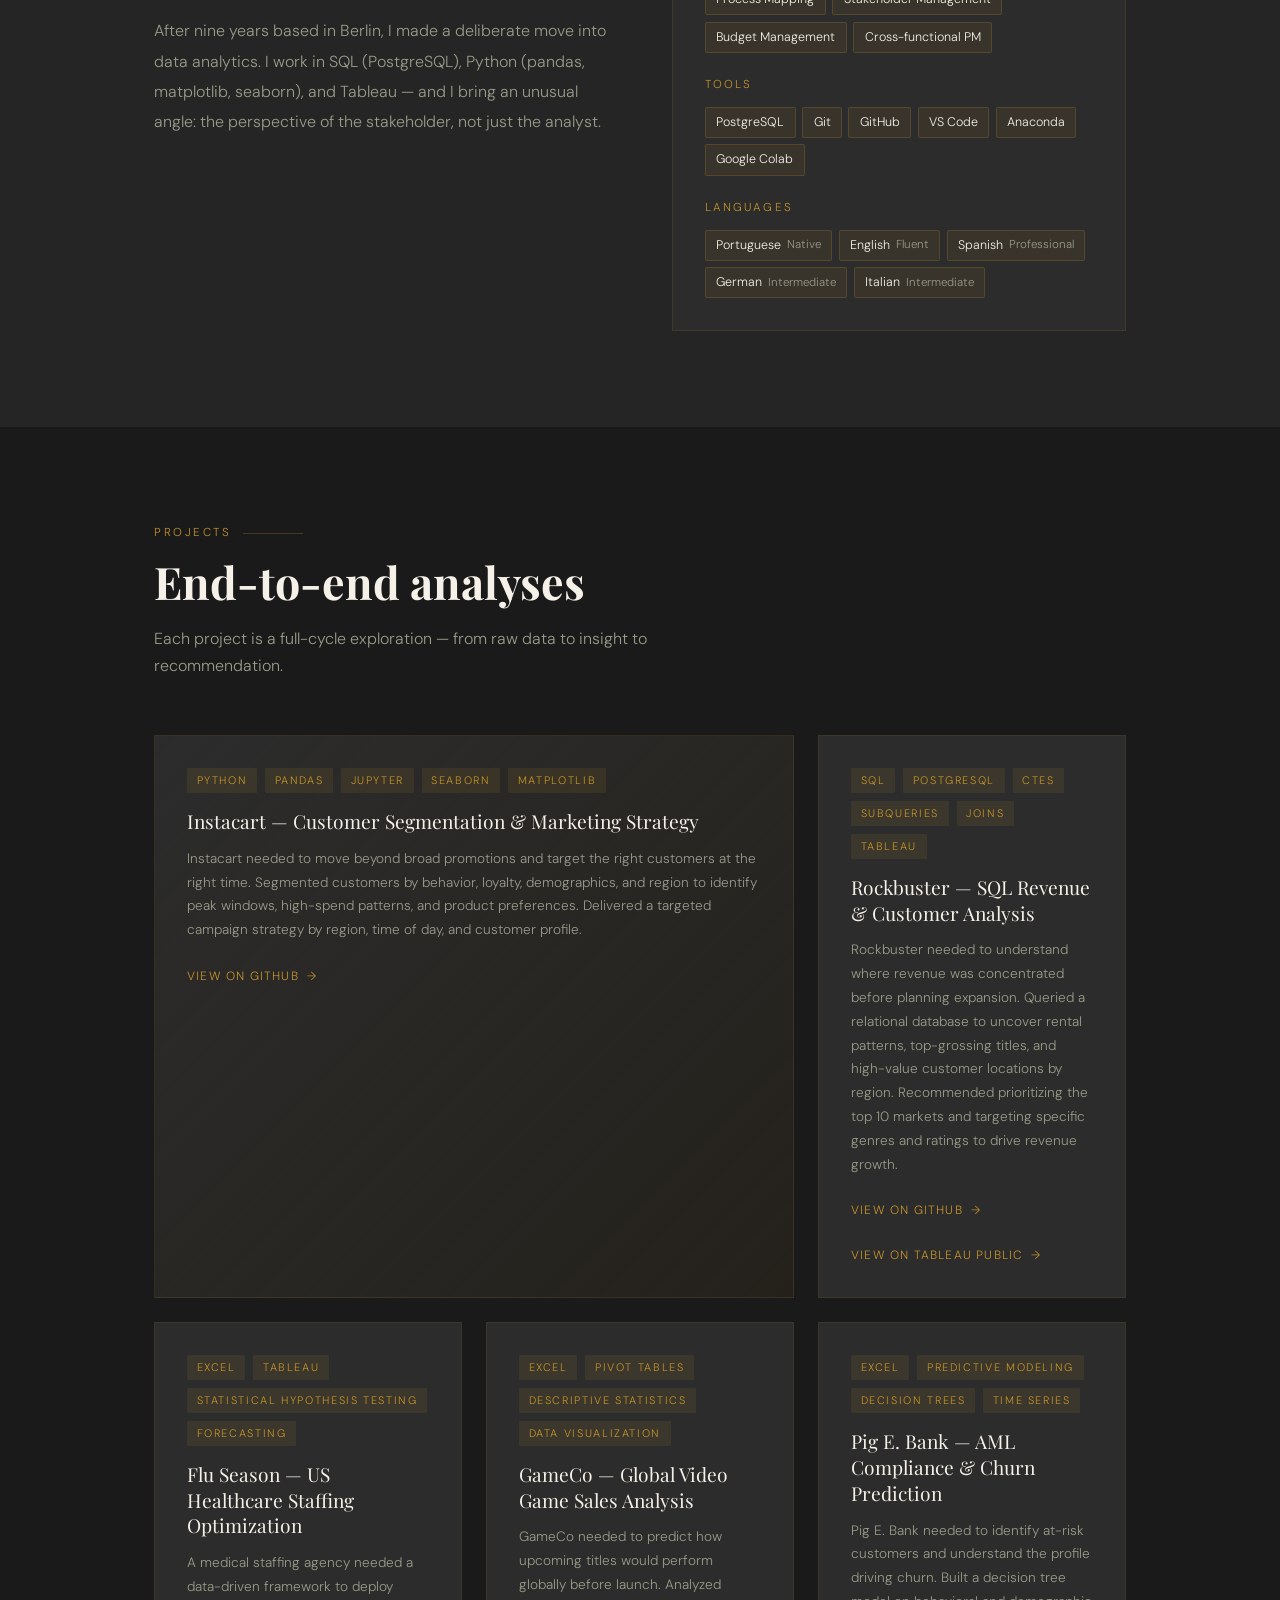
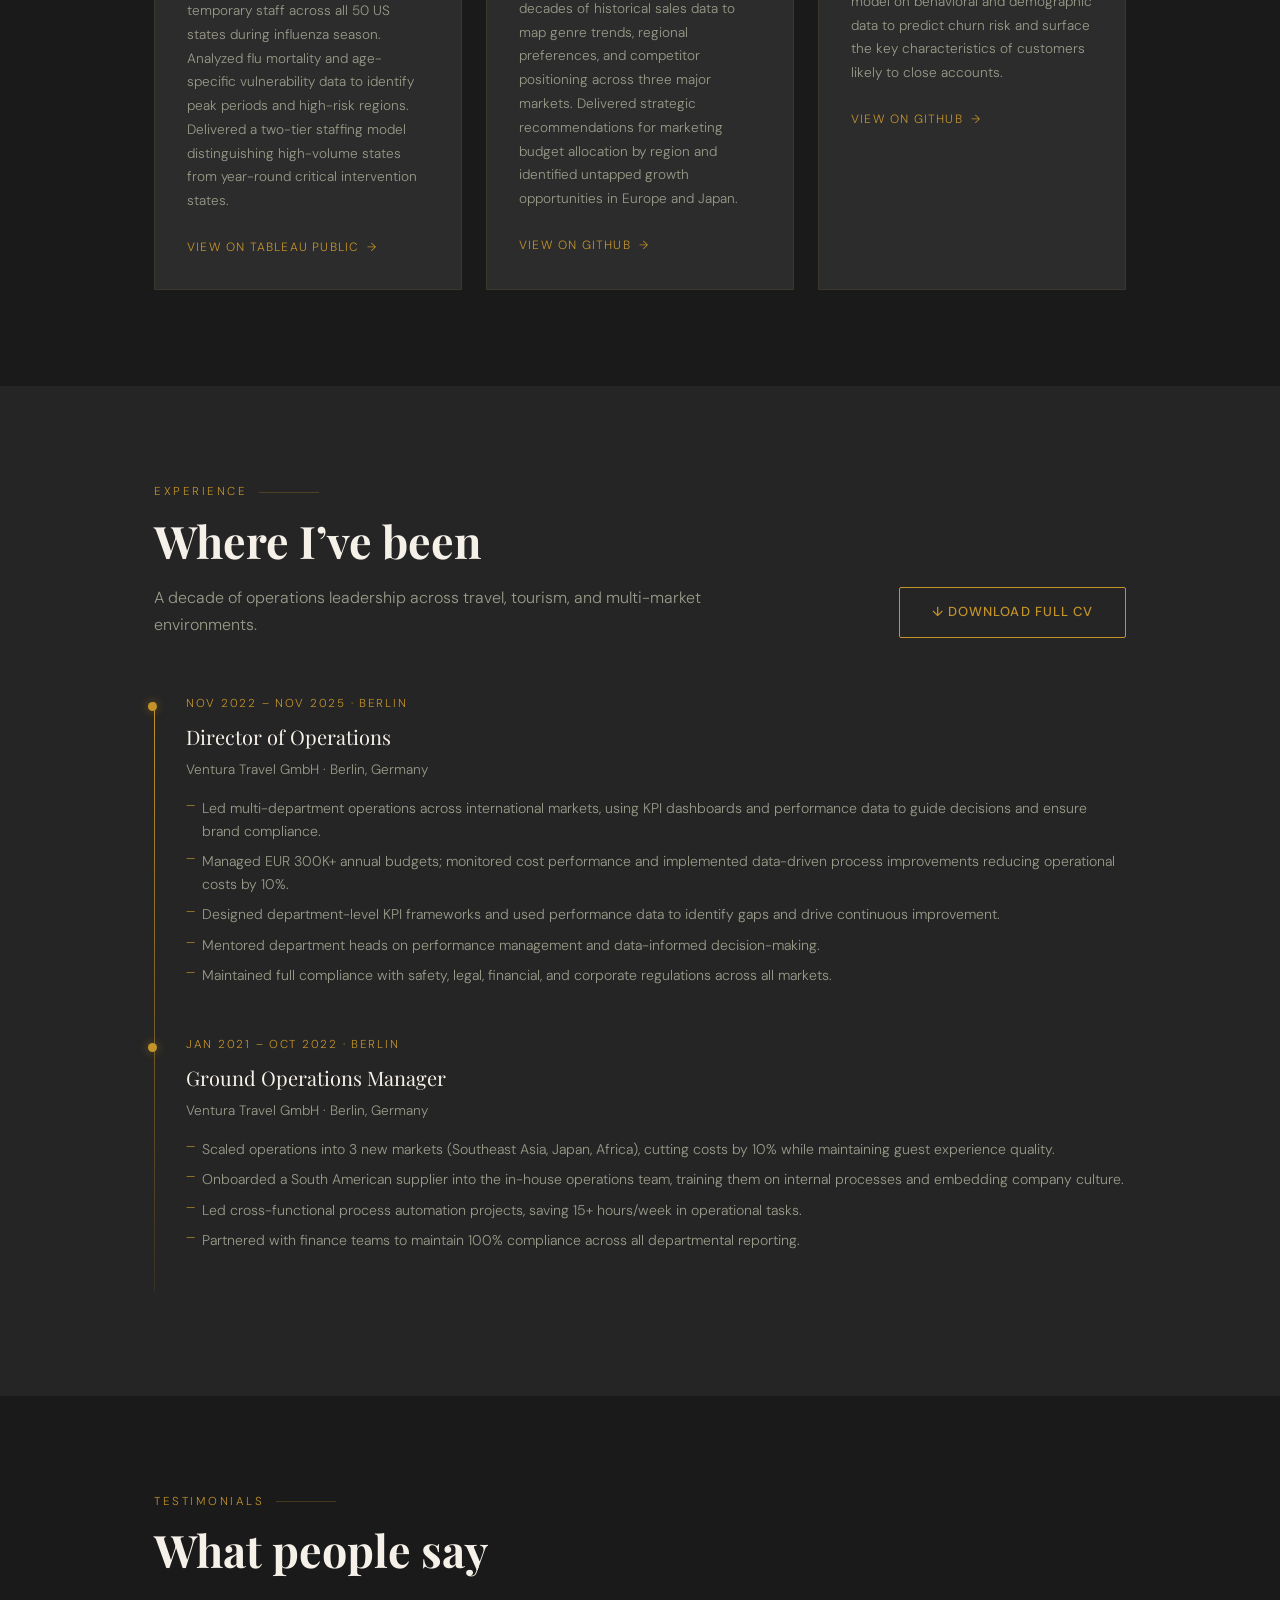
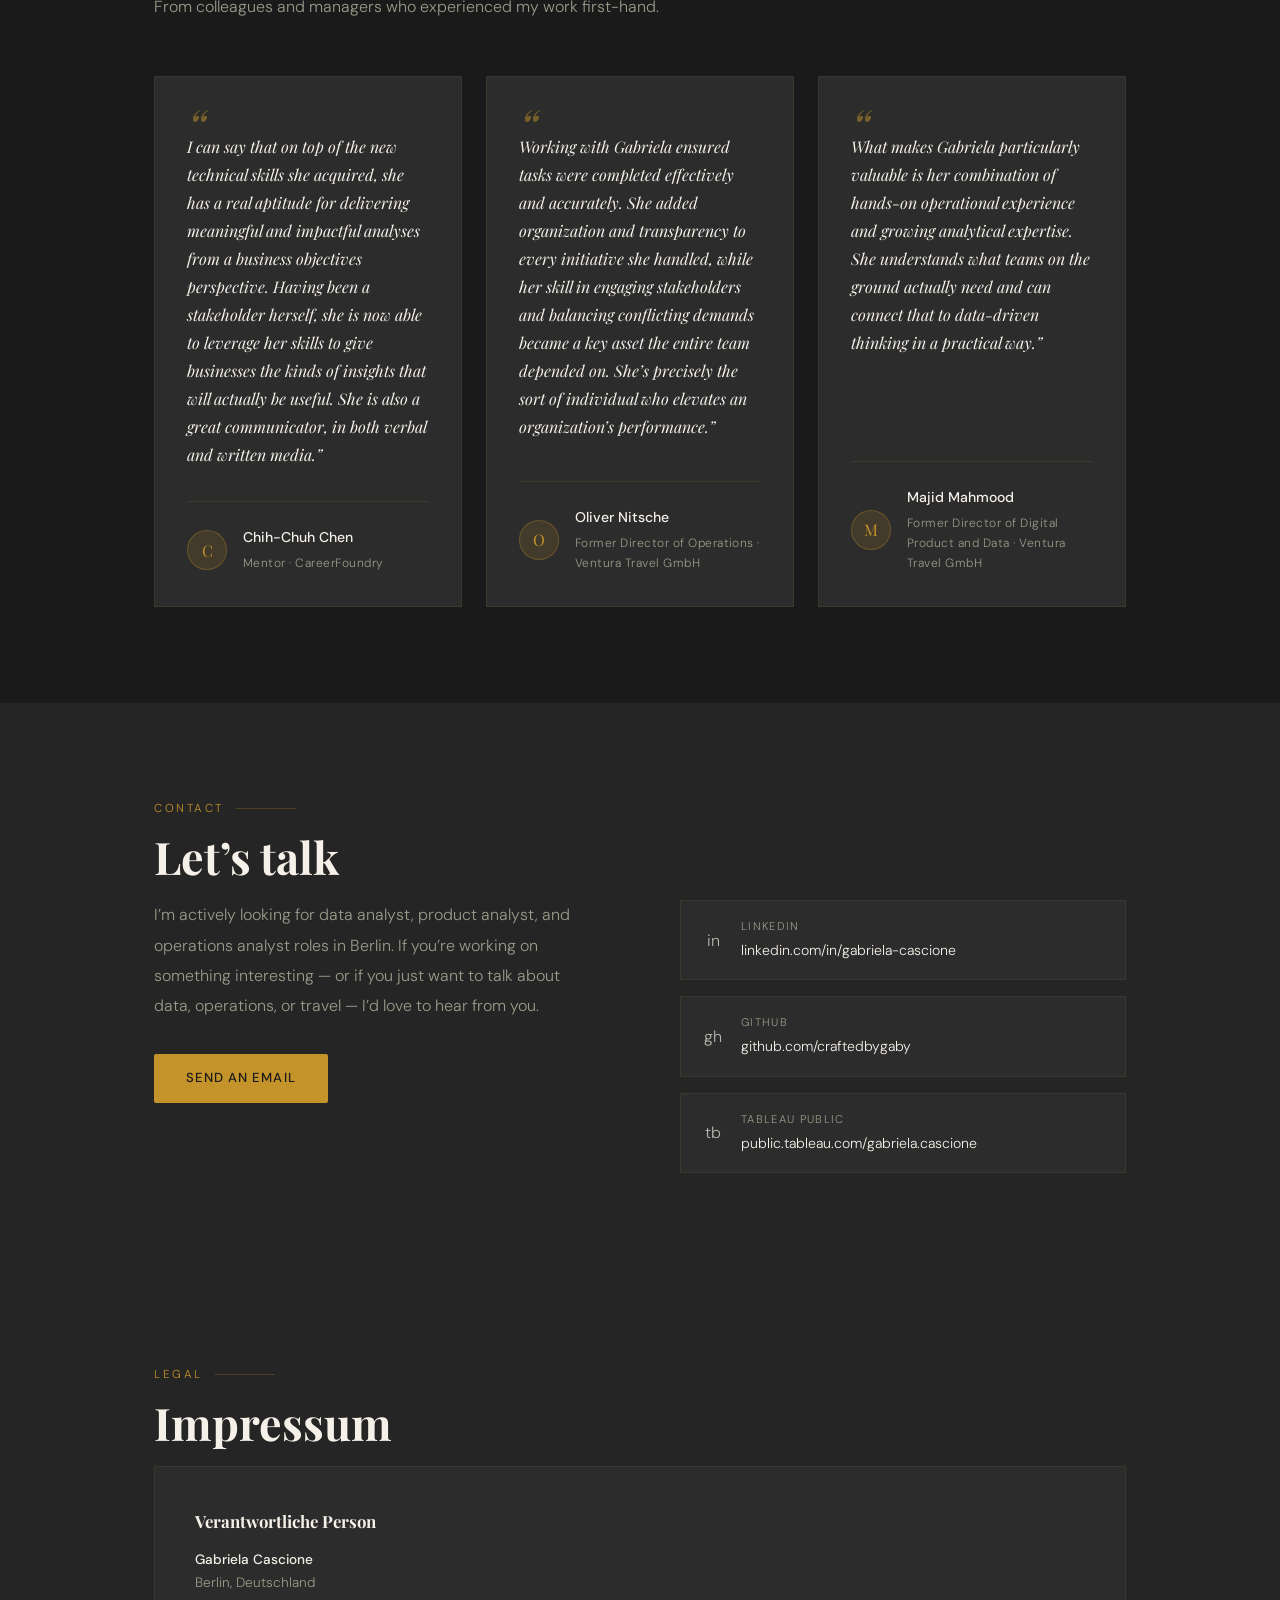
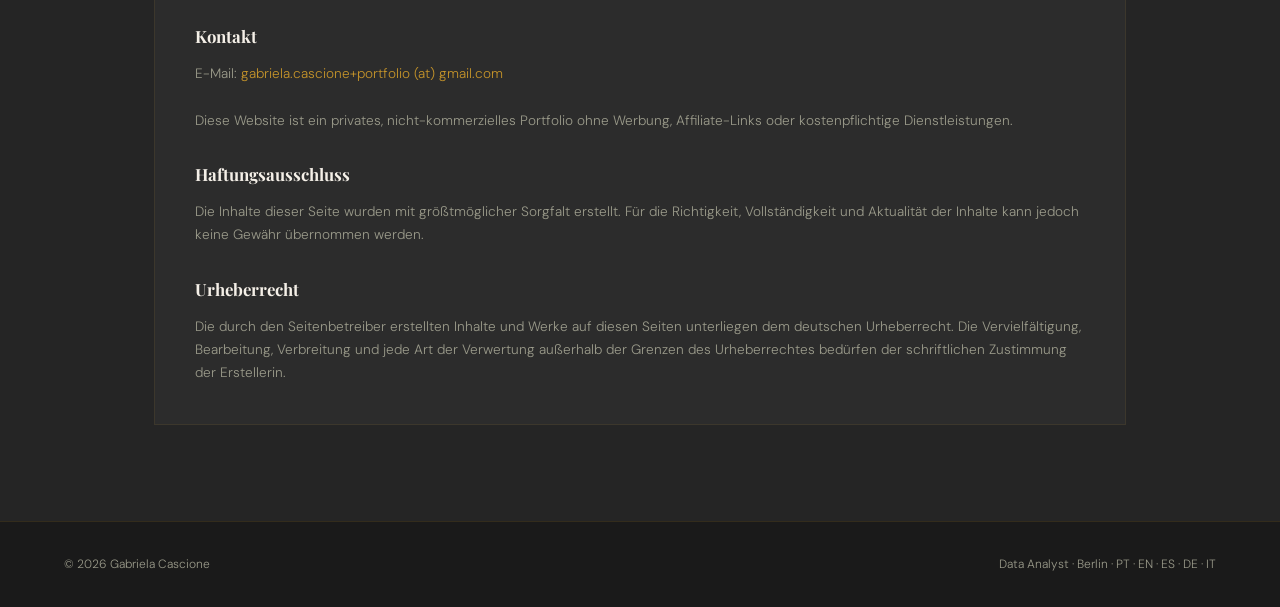
==== commit 57d50f7c: "add testemonials" ====
--- a/index.html
+++ b/index.html
@@ -189,7 +189,7 @@
           <div class="project-tag"><span class="tag">Python</span><span class="tag">pandas</span><span class="tag">Jupyter</span><span class="tag">seaborn</span><span class="tag">matplotlib</span></div>
           <div class="project-title">Instacart &mdash; Customer Segmentation &amp; Marketing Strategy</div>
           <p class="project-desc">Instacart needed to move beyond broad promotions and target the right customers at the right time. Segmented customers by behavior, loyalty, demographics, and region to identify peak windows, high-spend patterns, and product preferences. Delivered a targeted campaign strategy by region, time of day, and customer profile.</p>
-          <a href="https://github.com/craftedbygaby/instacart_python" target="_blank" class="project-footer">View on GitHub</a>
+          <a href="https://github.com/craftedbygaby/instacart" target="_blank" class="project-footer">View on GitHub</a>
         </div>
 
         <!-- [CHANGE] Rockbuster has TWO links — replace both # below -->
@@ -198,7 +198,7 @@
           <div class="project-title">Rockbuster &mdash; SQL Revenue &amp; Customer Analysis</div>
           <p class="project-desc">Rockbuster needed to understand where revenue was concentrated before planning expansion. Queried a relational database to uncover rental patterns, top-grossing titles, and high-value customer locations by region. Recommended prioritizing the top 10 markets and targeting specific genres and ratings to drive revenue growth.</p>
           <div class="project-links">
-            <a href="https://github.com/craftedbygaby/rockbuster_sql" target="_blank" class="project-footer">View on GitHub</a>
+            <a href="https://github.com/craftedbygaby/rockbuster" target="_blank" class="project-footer">View on GitHub</a>
             <a href="https://public.tableau.com/app/profile/gabriela.cascione" target="_blank" class="project-footer">View on Tableau Public</a>
           </div>
         </div>
@@ -306,7 +306,7 @@
             I can say that on top of the new technical skills she acquired, she has a real aptitude for delivering meaningful and impactful analyses from a business objectives perspective. Having been a stakeholder herself, she is now able to leverage her skills to give businesses the kinds of insights that will actually be useful. She is also a great communicator, in both verbal and written media.&rdquo;
           </div>
           <div class="testimonial-author">
-            <div class="testimonial-avatar">CC</div>
+            <div class="testimonial-avatar">C</div>
             <div>
               <div class="testimonial-name">Chih-Chuh Chen</div>
               <div class="testimonial-role">Mentor &middot; CareerFoundry</div>
@@ -317,13 +317,13 @@
         <!-- [CHANGE #15] TESTIMONIAL 2 -->
         <div class="testimonial-card">
           <div class="testimonial-quote">
-            Replace this with the person&rsquo;s actual words. Focus on impact &mdash; what you delivered, how you worked, or what changed because of you.&rdquo;
+            Working with Gabriela ensured tasks were completed effectively and accurately. She added organization and transparency to every initiative she handled, while her skill in engaging stakeholders and balancing conflicting demands became a key asset the entire team depended on. She’s precisely the sort of individual who elevates an organization’s performance.&rdquo;
           </div>
           <div class="testimonial-author">
-            <div class="testimonial-avatar">B</div>
+            <div class="testimonial-avatar">O</div>
             <div>
-              <div class="testimonial-name">[Full Name]</div>
-              <div class="testimonial-role">[Job Title &middot; Company]</div>
+              <div class="testimonial-name">Oliver Nitsche</div>
+              <div class="testimonial-role">Former Director of Operations &middot; Ventura Travel GmbH</div>
             </div>
           </div>
         </div>
@@ -331,13 +331,13 @@
         <!-- [CHANGE #16] TESTIMONIAL 3 -->
         <div class="testimonial-card">
           <div class="testimonial-quote">
-            Replace this with the person&rsquo;s actual words. Focus on impact &mdash; what you delivered, how you worked, or what changed because of you.&rdquo;
+            What makes Gabriela particularly valuable is her combination of hands-on operational experience and growing analytical expertise. She understands what teams on the ground actually need and can connect that to data-driven thinking in a practical way.&rdquo;
           </div>
           <div class="testimonial-author">
-            <div class="testimonial-avatar">C</div>
+            <div class="testimonial-avatar">M</div>
             <div>
-              <div class="testimonial-name">[Full Name]</div>
-              <div class="testimonial-role">[Job Title &middot; Company]</div>
+              <div class="testimonial-name">Majid Mahmood</div>
+              <div class="testimonial-role">Former Director of Digital Product and Data &middot; Ventura Travel GmbH</div>
             </div>
           </div>
         </div>
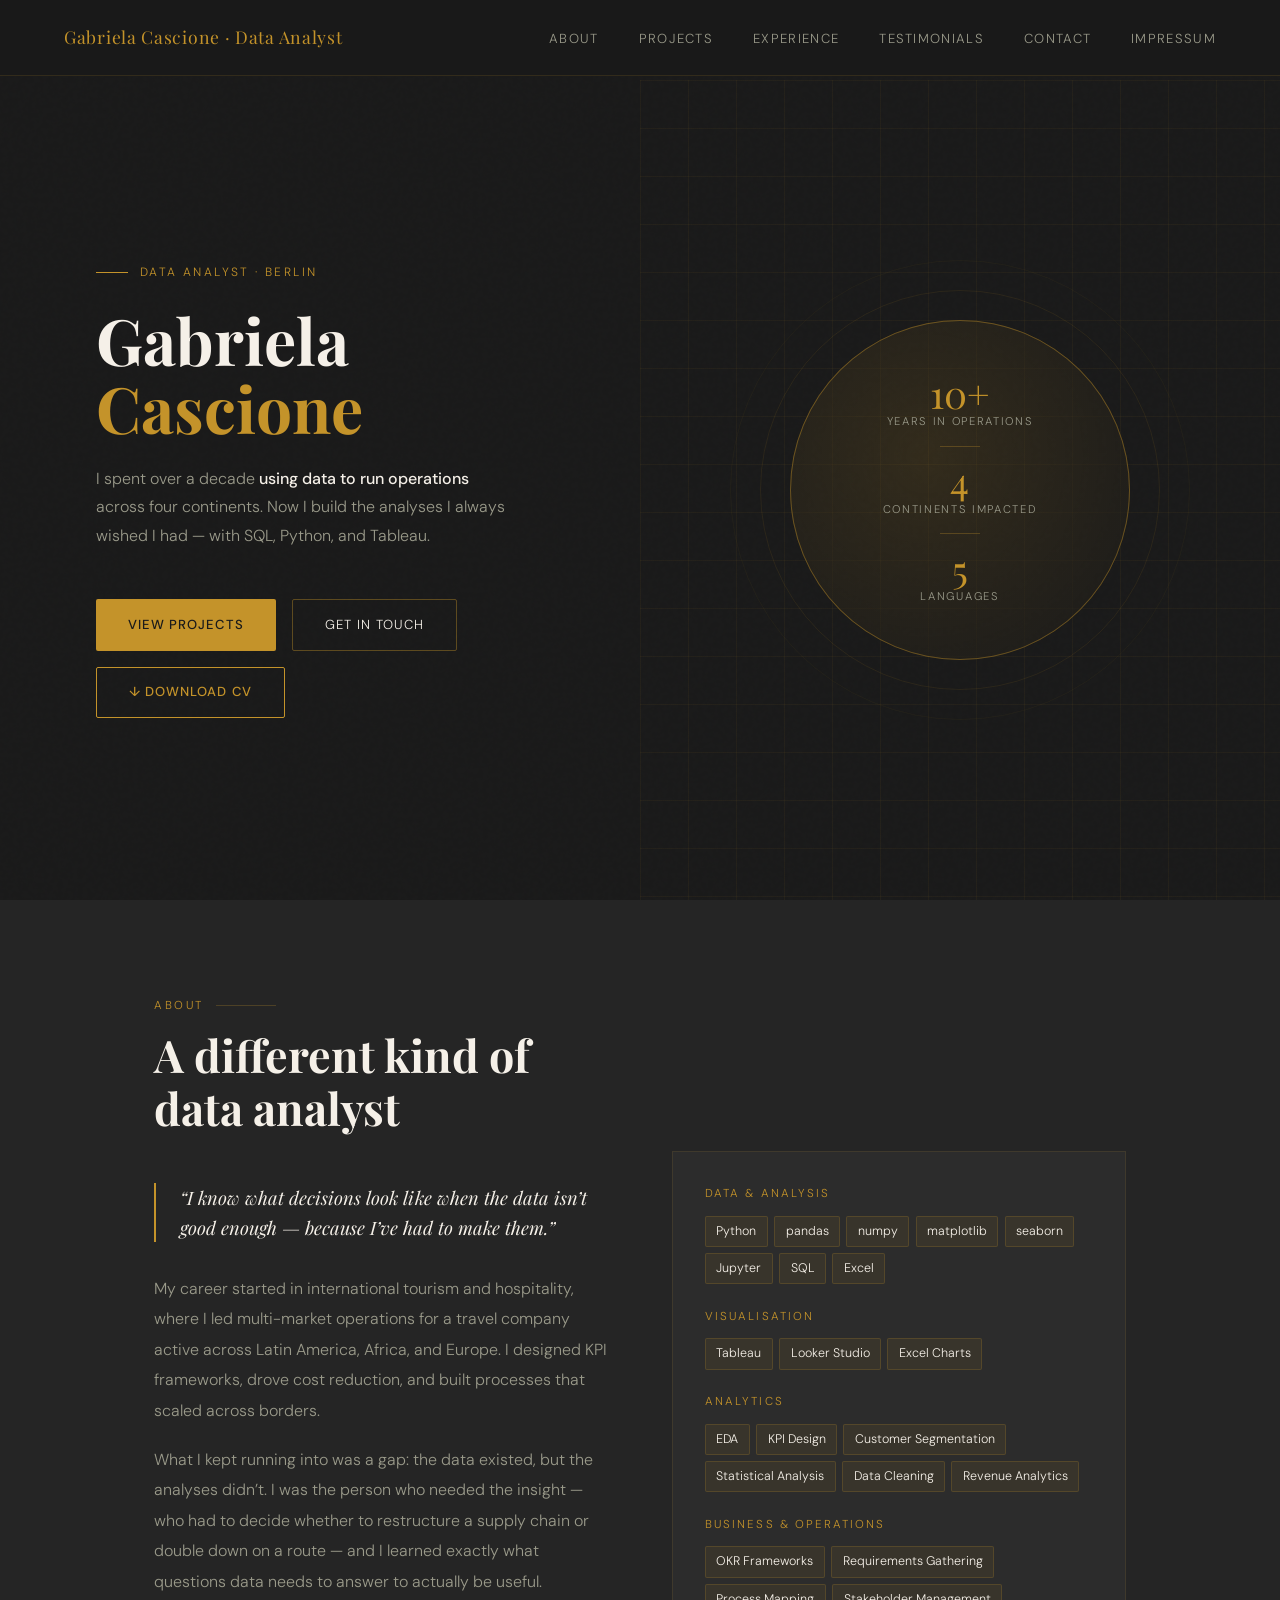
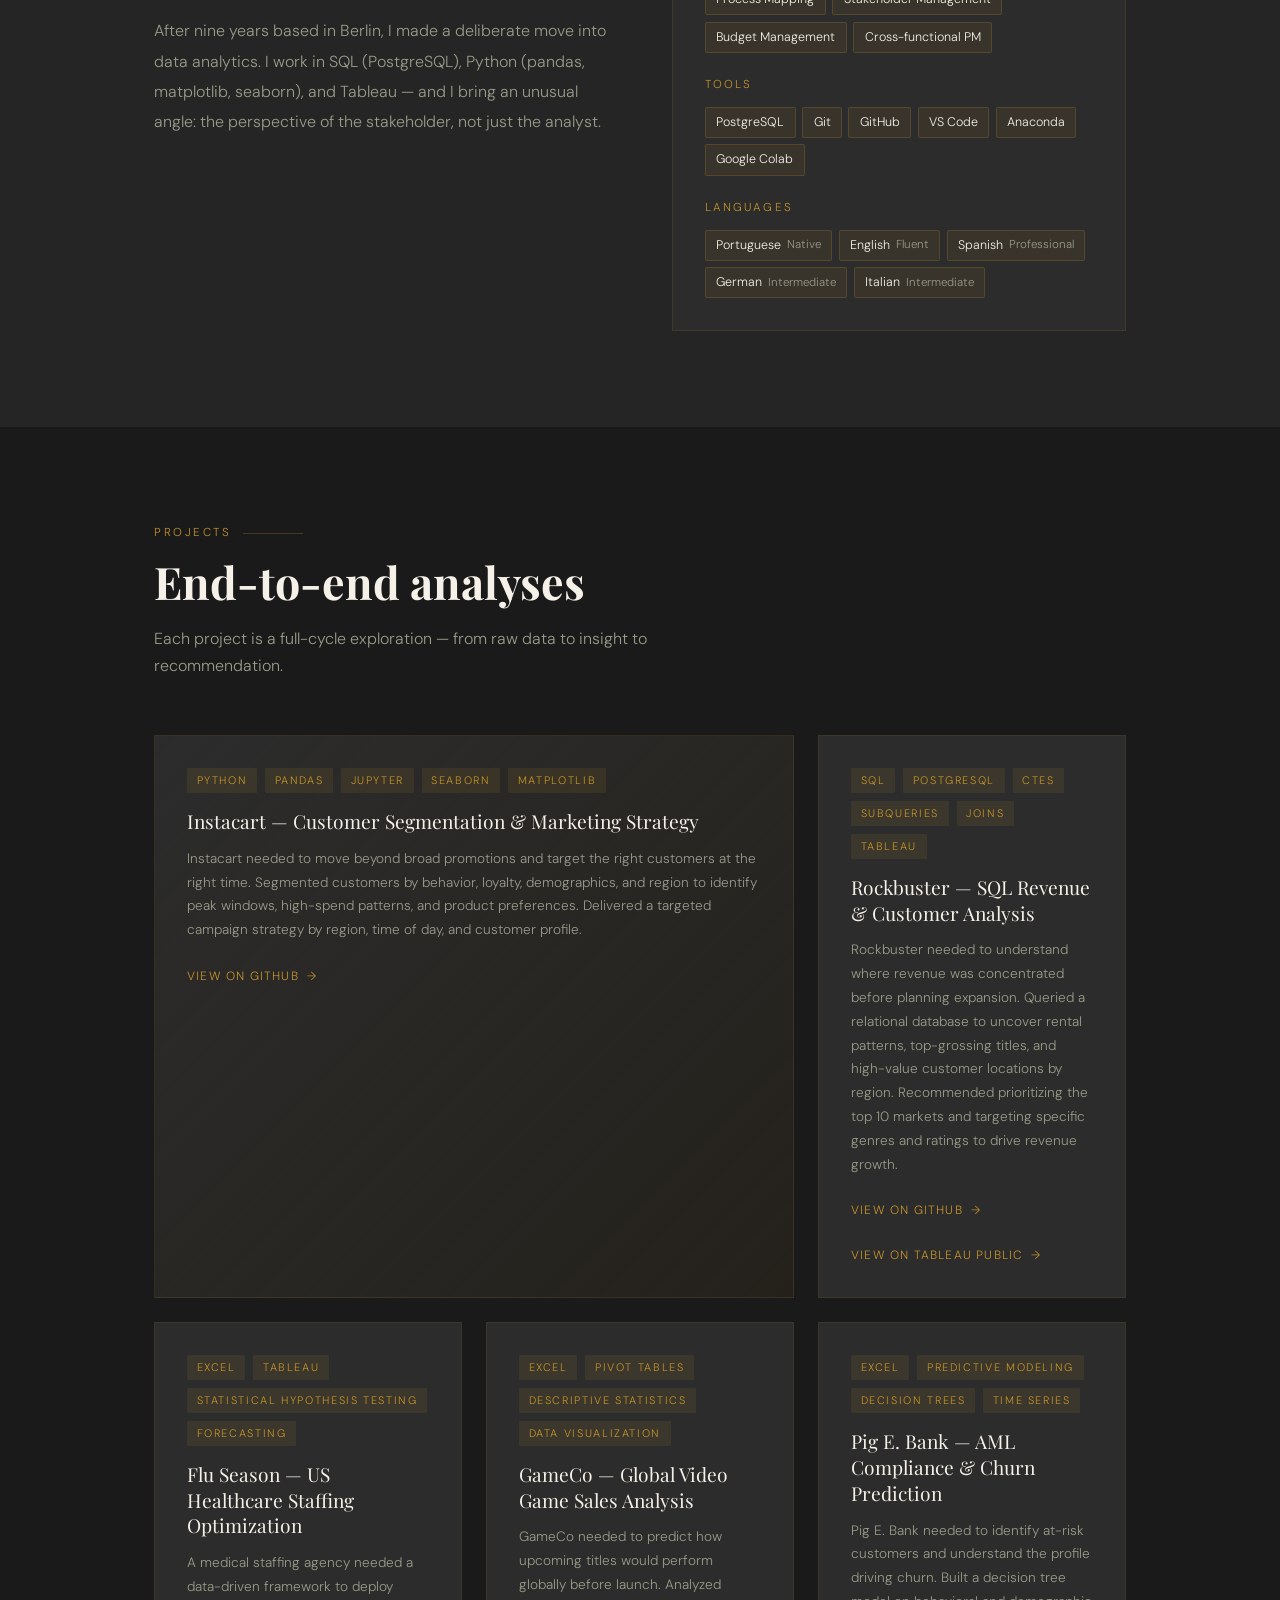
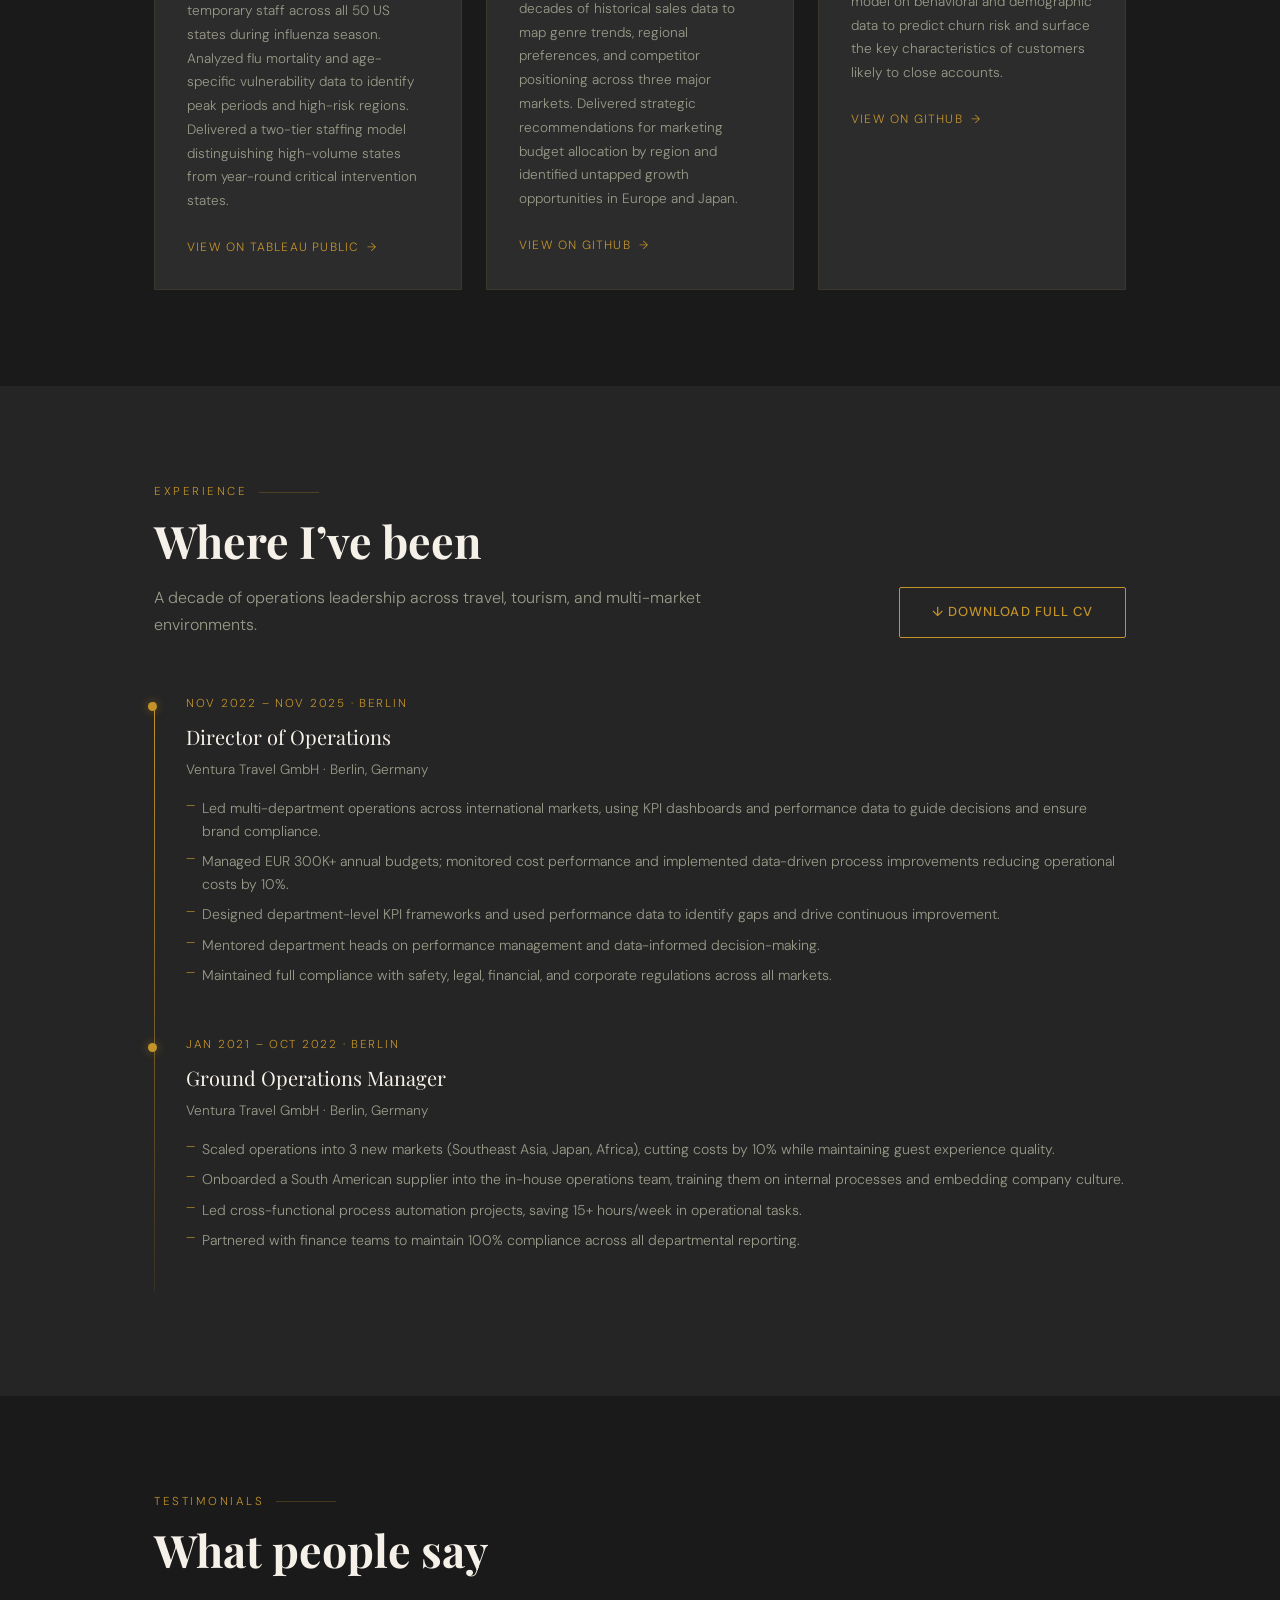
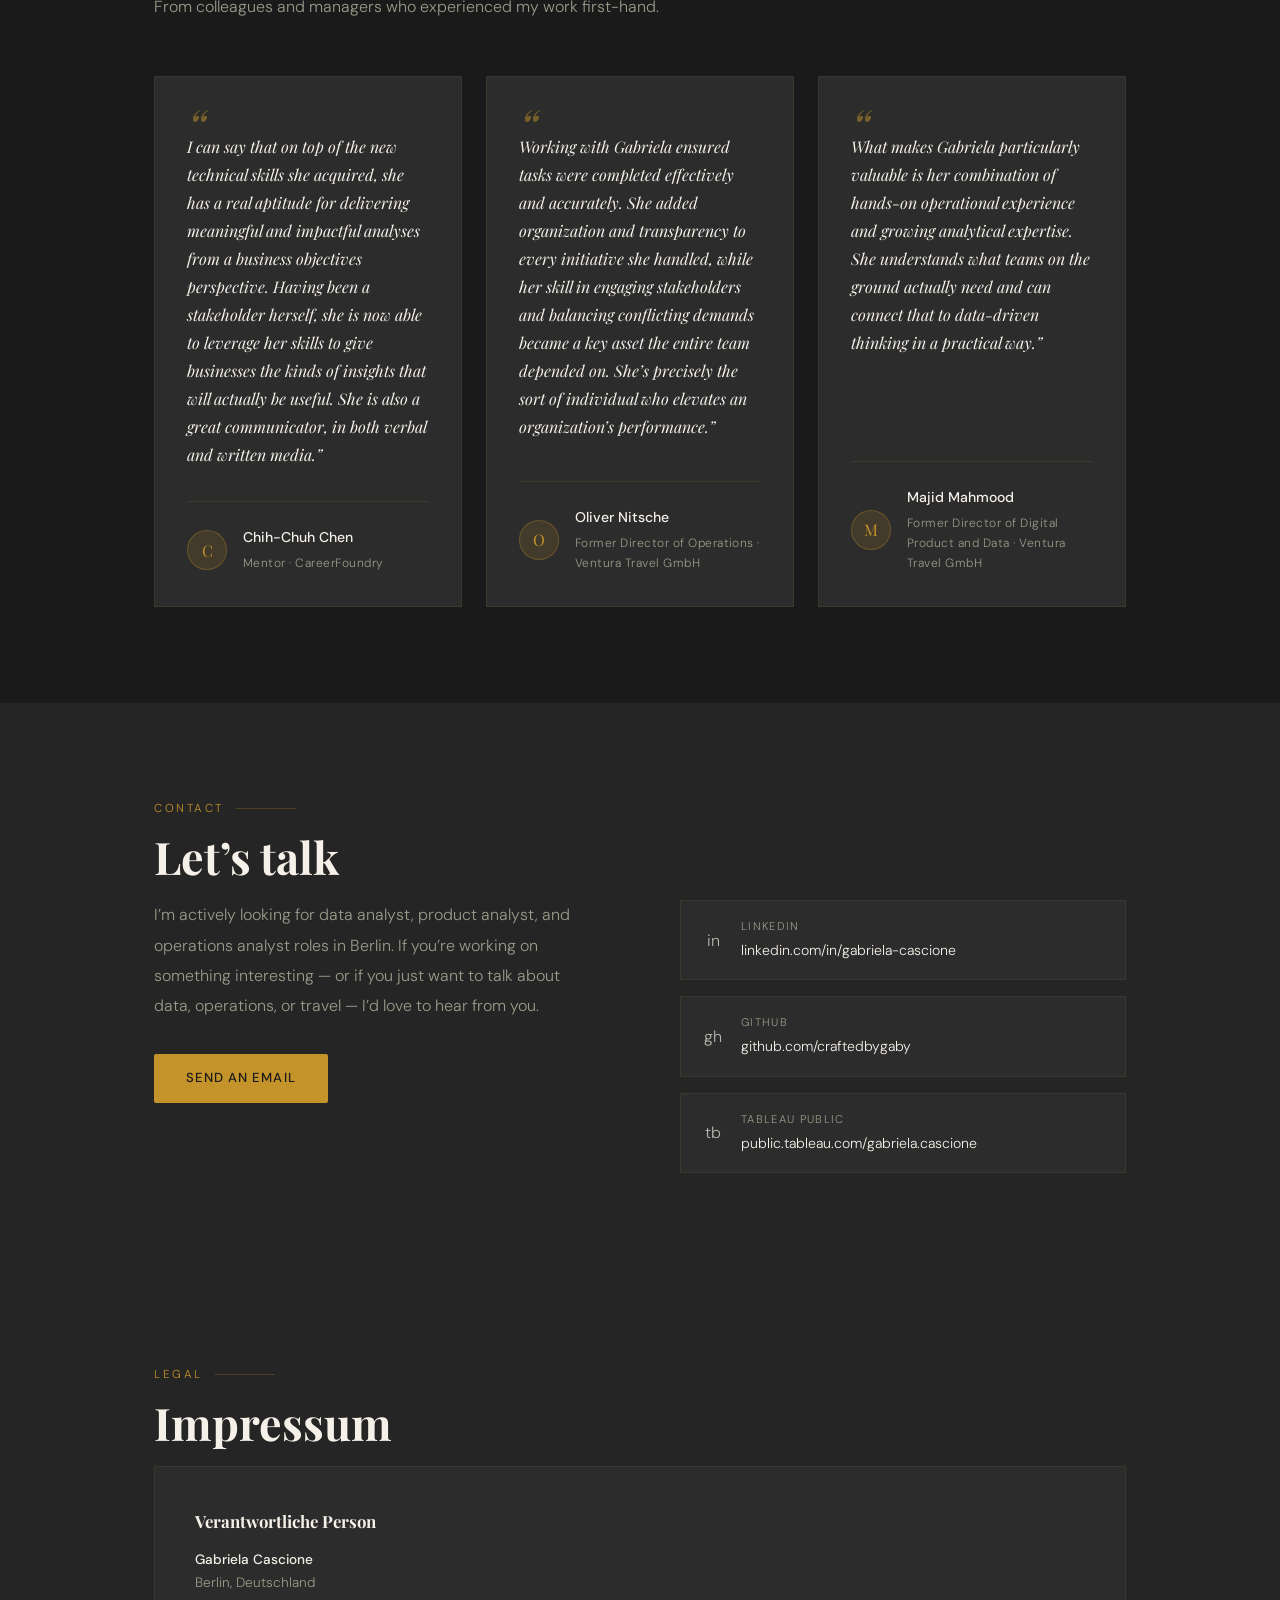
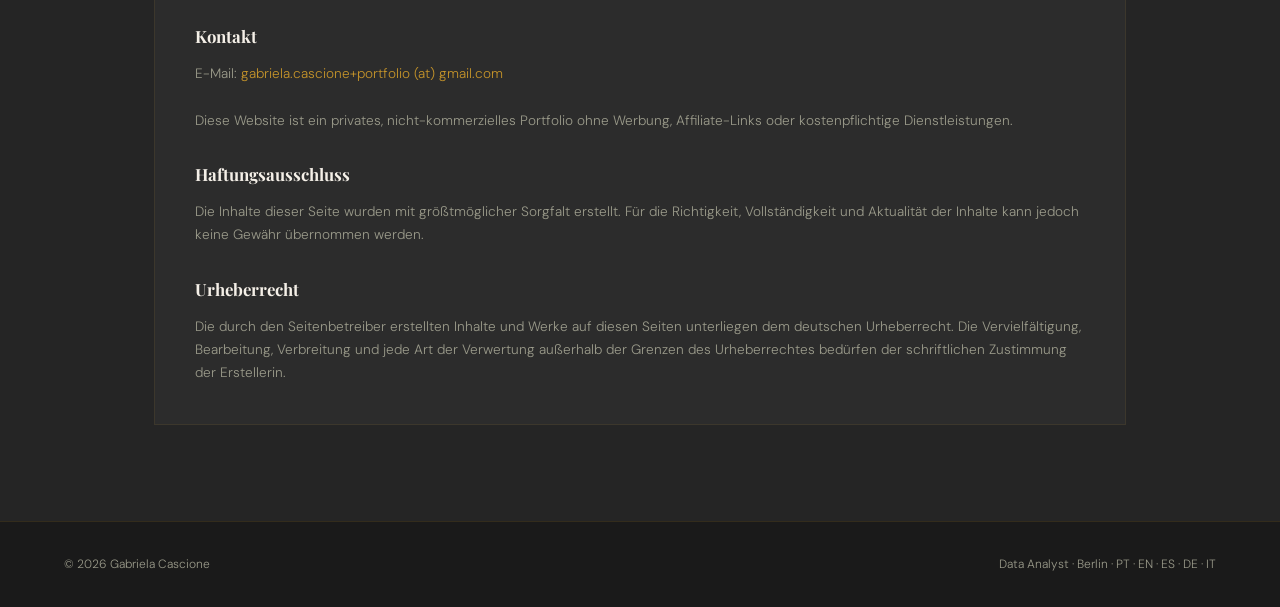
==== commit c4bc30e4: "text changes" ====
--- a/index.html
+++ b/index.html
@@ -80,7 +80,7 @@
             &ldquo;I know what decisions look like when the data isn&rsquo;t good enough &mdash; because I&rsquo;ve had to make them.&rdquo;
           </blockquote>
           <!-- [CHANGE #3] Edit this text to match your voice -->
-          <p>My career started in international tourism and hospitality, where I led <strong>multi-market operations</strong> for a travel company active across Latin America, Africa, and Europe. I designed KPI frameworks, drove cost reduction, and built processes that scaled across borders.</p>
+          <p>My career started in international tourism and hospitality, where I led multi-market operations for a travel company active across Latin America, Africa, and Europe. I designed KPI frameworks, drove cost reduction, and built processes that scaled across borders.</p>
           <p>What I kept running into was a gap: the data existed, but the analyses didn&rsquo;t. I was the person who needed the insight &mdash; who had to decide whether to restructure a supply chain or double down on a route &mdash; and I learned exactly what questions data needs to answer to actually be useful.</p>
           <p>After nine years based in Berlin, I made a deliberate move into data analytics. I work in SQL (PostgreSQL), Python (pandas, matplotlib, seaborn), and Tableau &mdash; and I bring an unusual angle: the perspective of the stakeholder, not just the analyst.</p>
         </div>
@@ -185,7 +185,7 @@
              ═══════════════════════════════════════════════════════ -->
 
         <!-- [CHANGE] Replace href with your Instacart GitHub repo URL -->
-        <div class="project-card featured fade-up" onclick="window.open('#','_blank')" style="cursor:pointer;">
+        <div class="project-card featured fade-up">
           <div class="project-tag"><span class="tag">Python</span><span class="tag">pandas</span><span class="tag">Jupyter</span><span class="tag">seaborn</span><span class="tag">matplotlib</span></div>
           <div class="project-title">Instacart &mdash; Customer Segmentation &amp; Marketing Strategy</div>
           <p class="project-desc">Instacart needed to move beyond broad promotions and target the right customers at the right time. Segmented customers by behavior, loyalty, demographics, and region to identify peak windows, high-spend patterns, and product preferences. Delivered a targeted campaign strategy by region, time of day, and customer profile.</p>
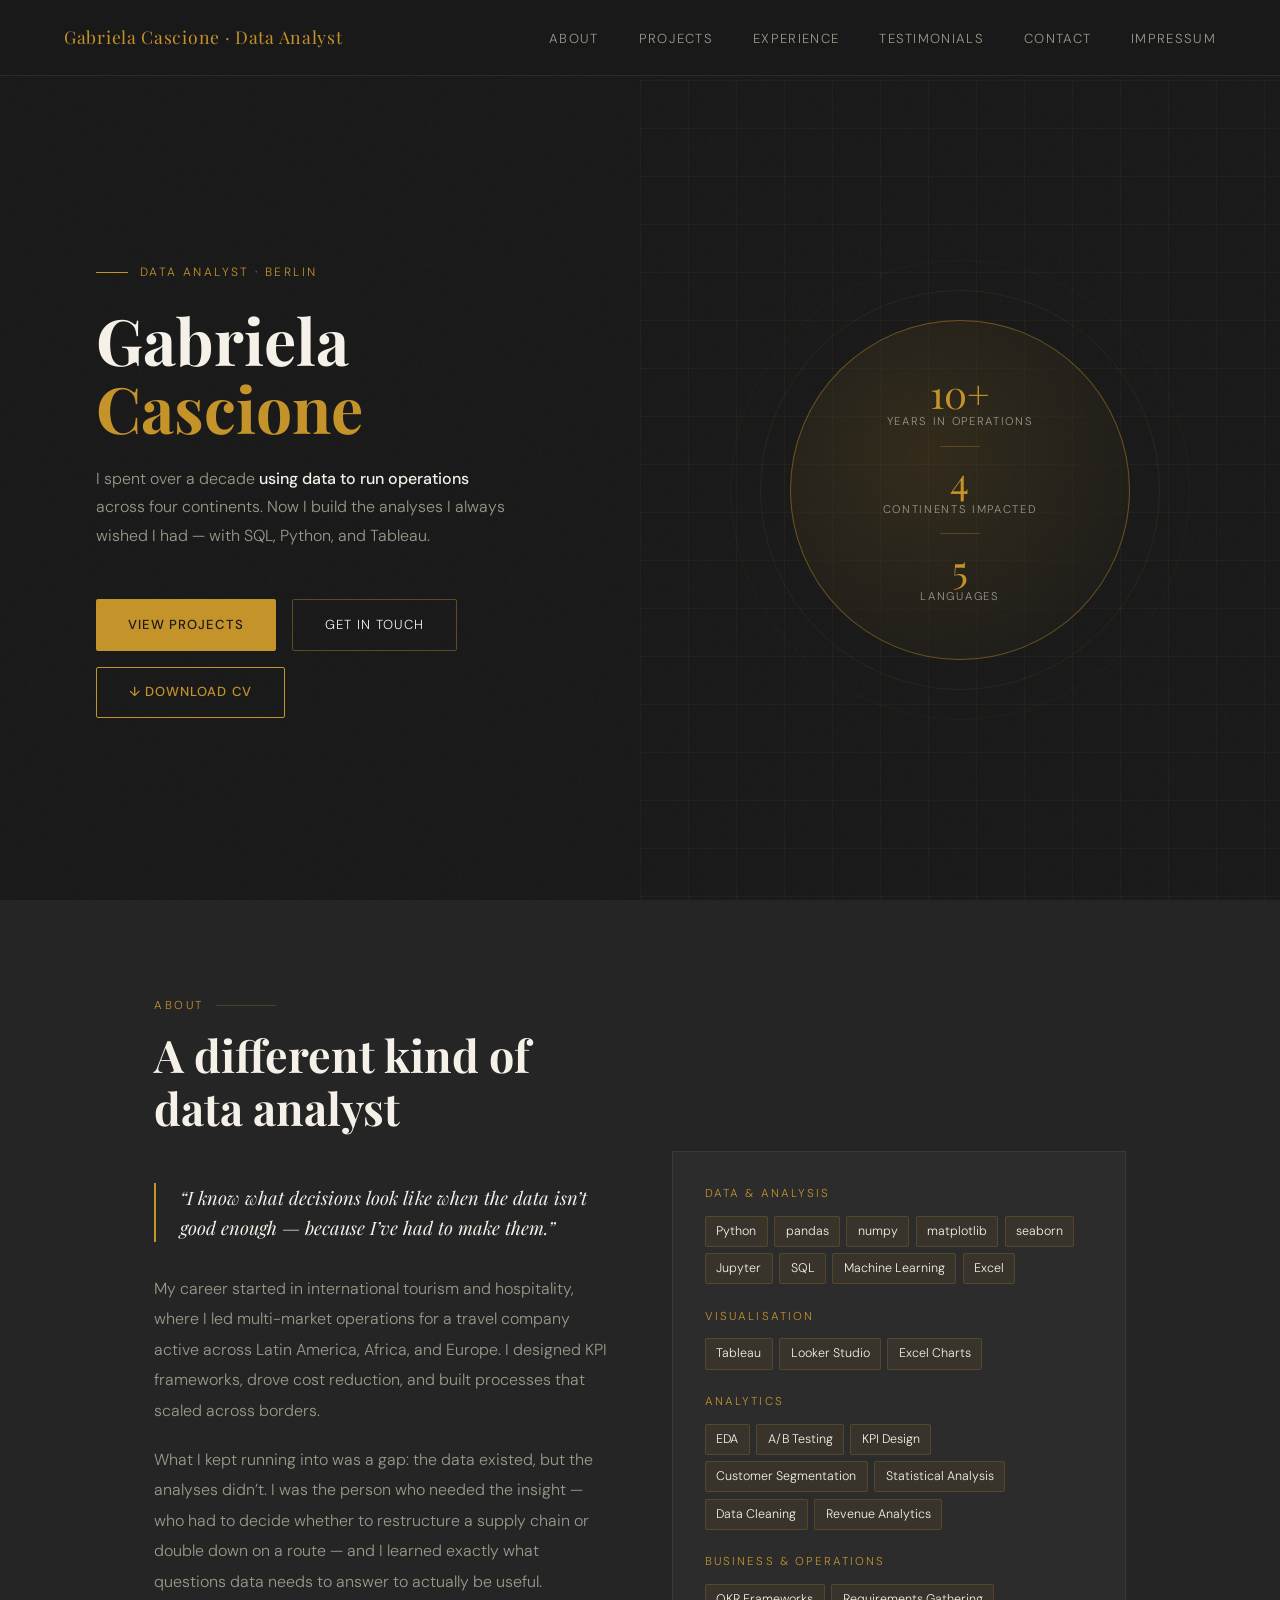
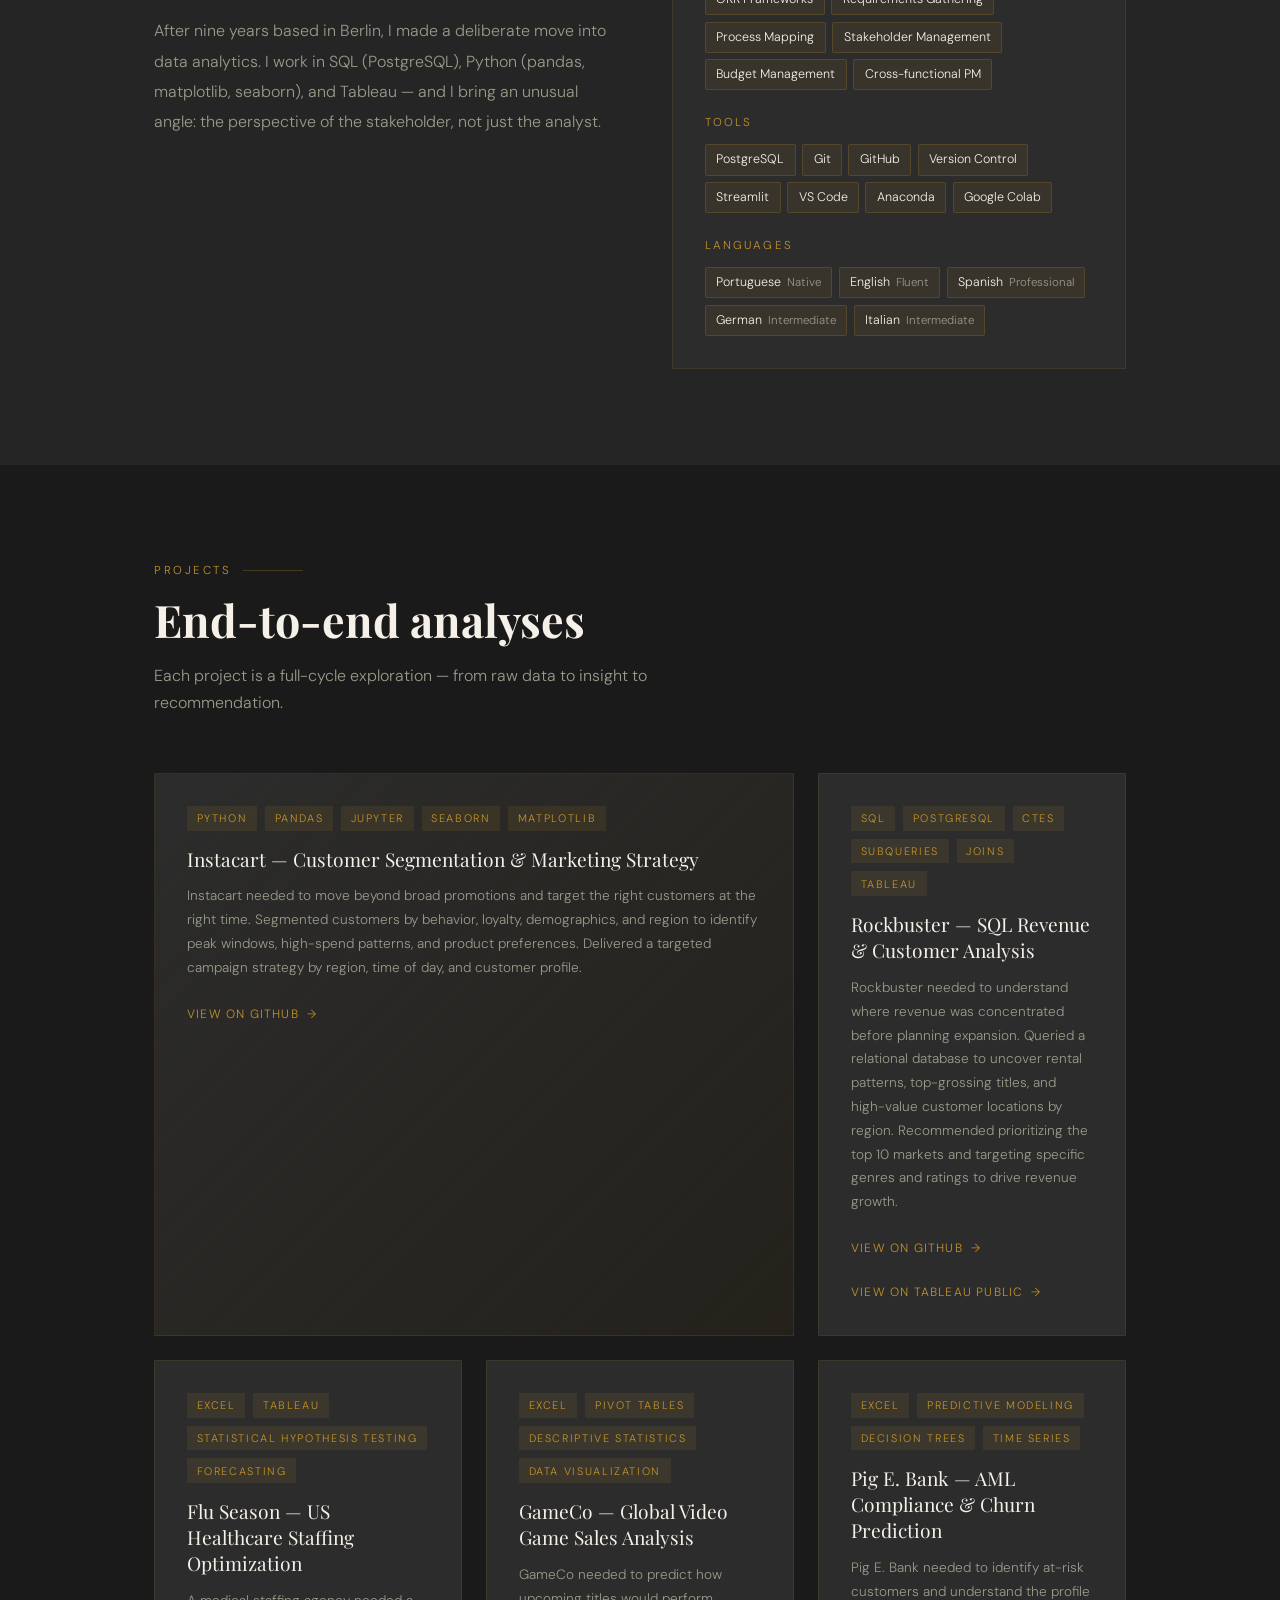
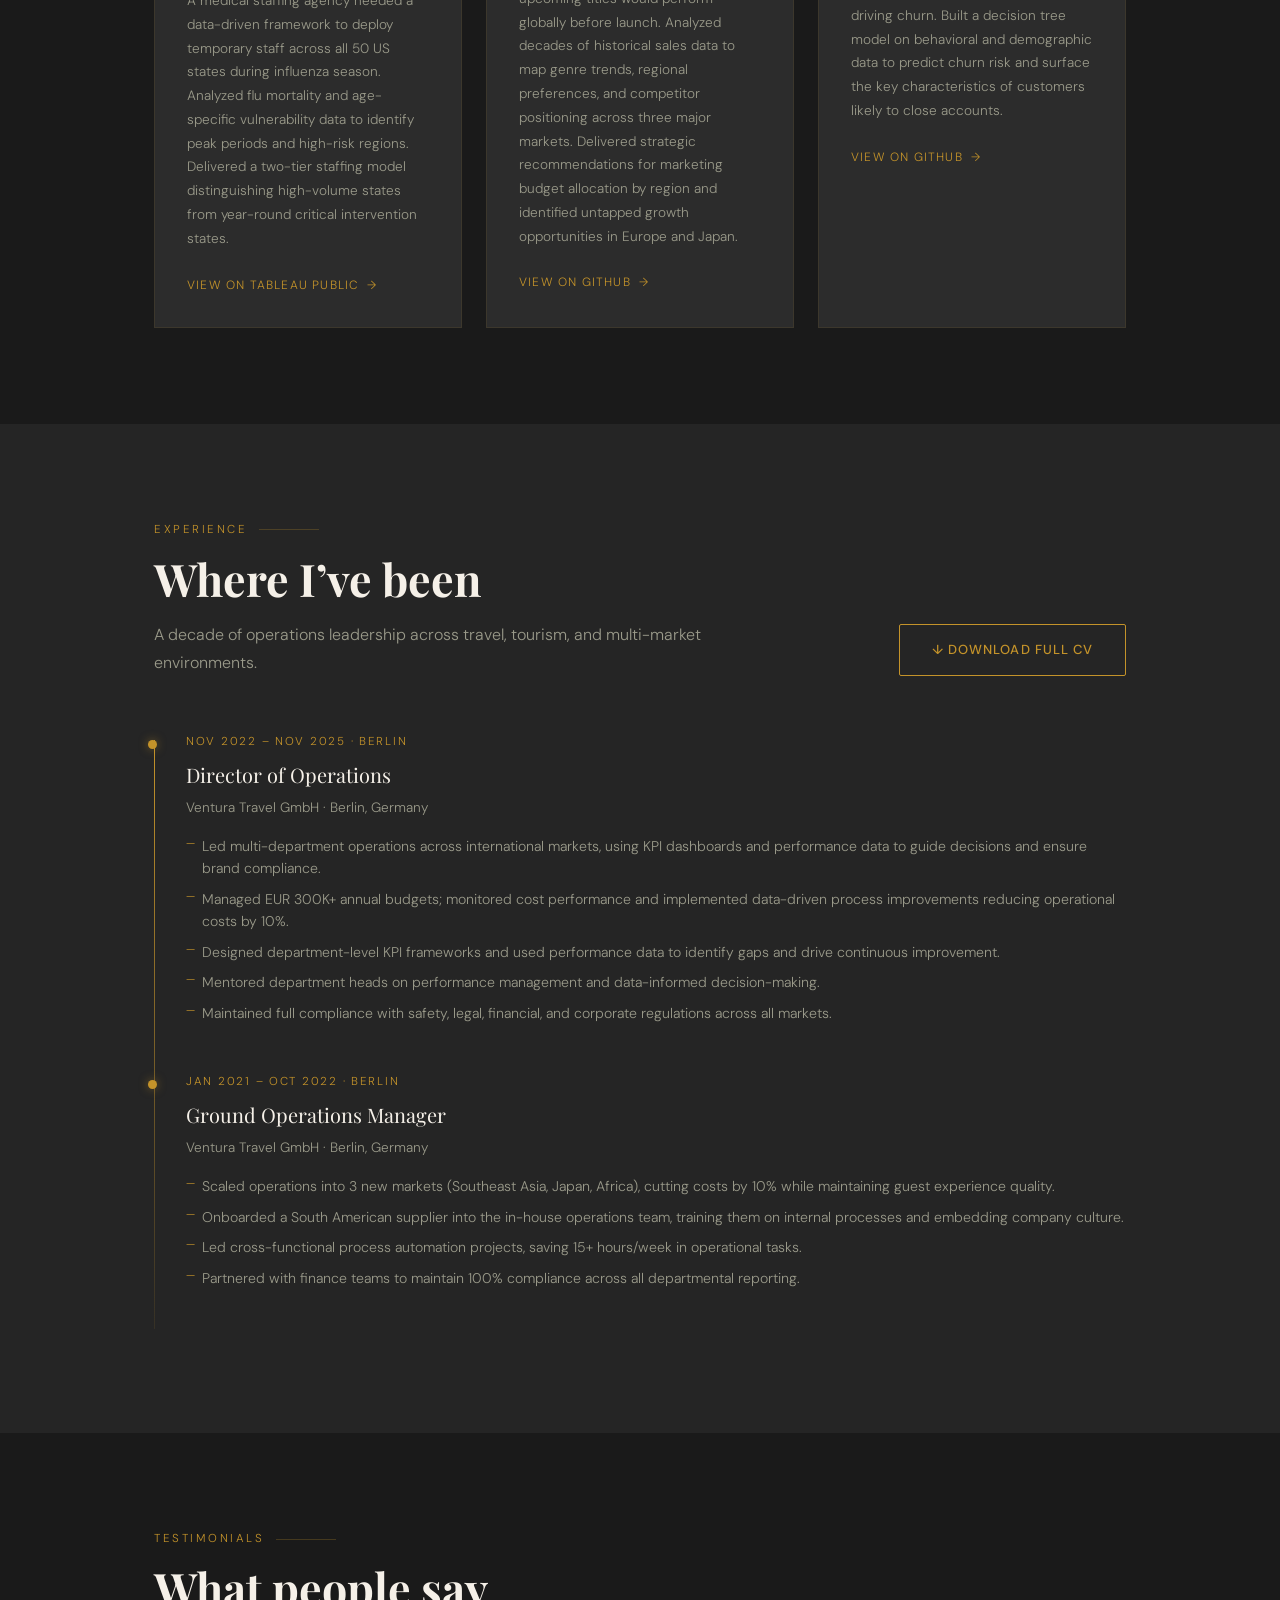
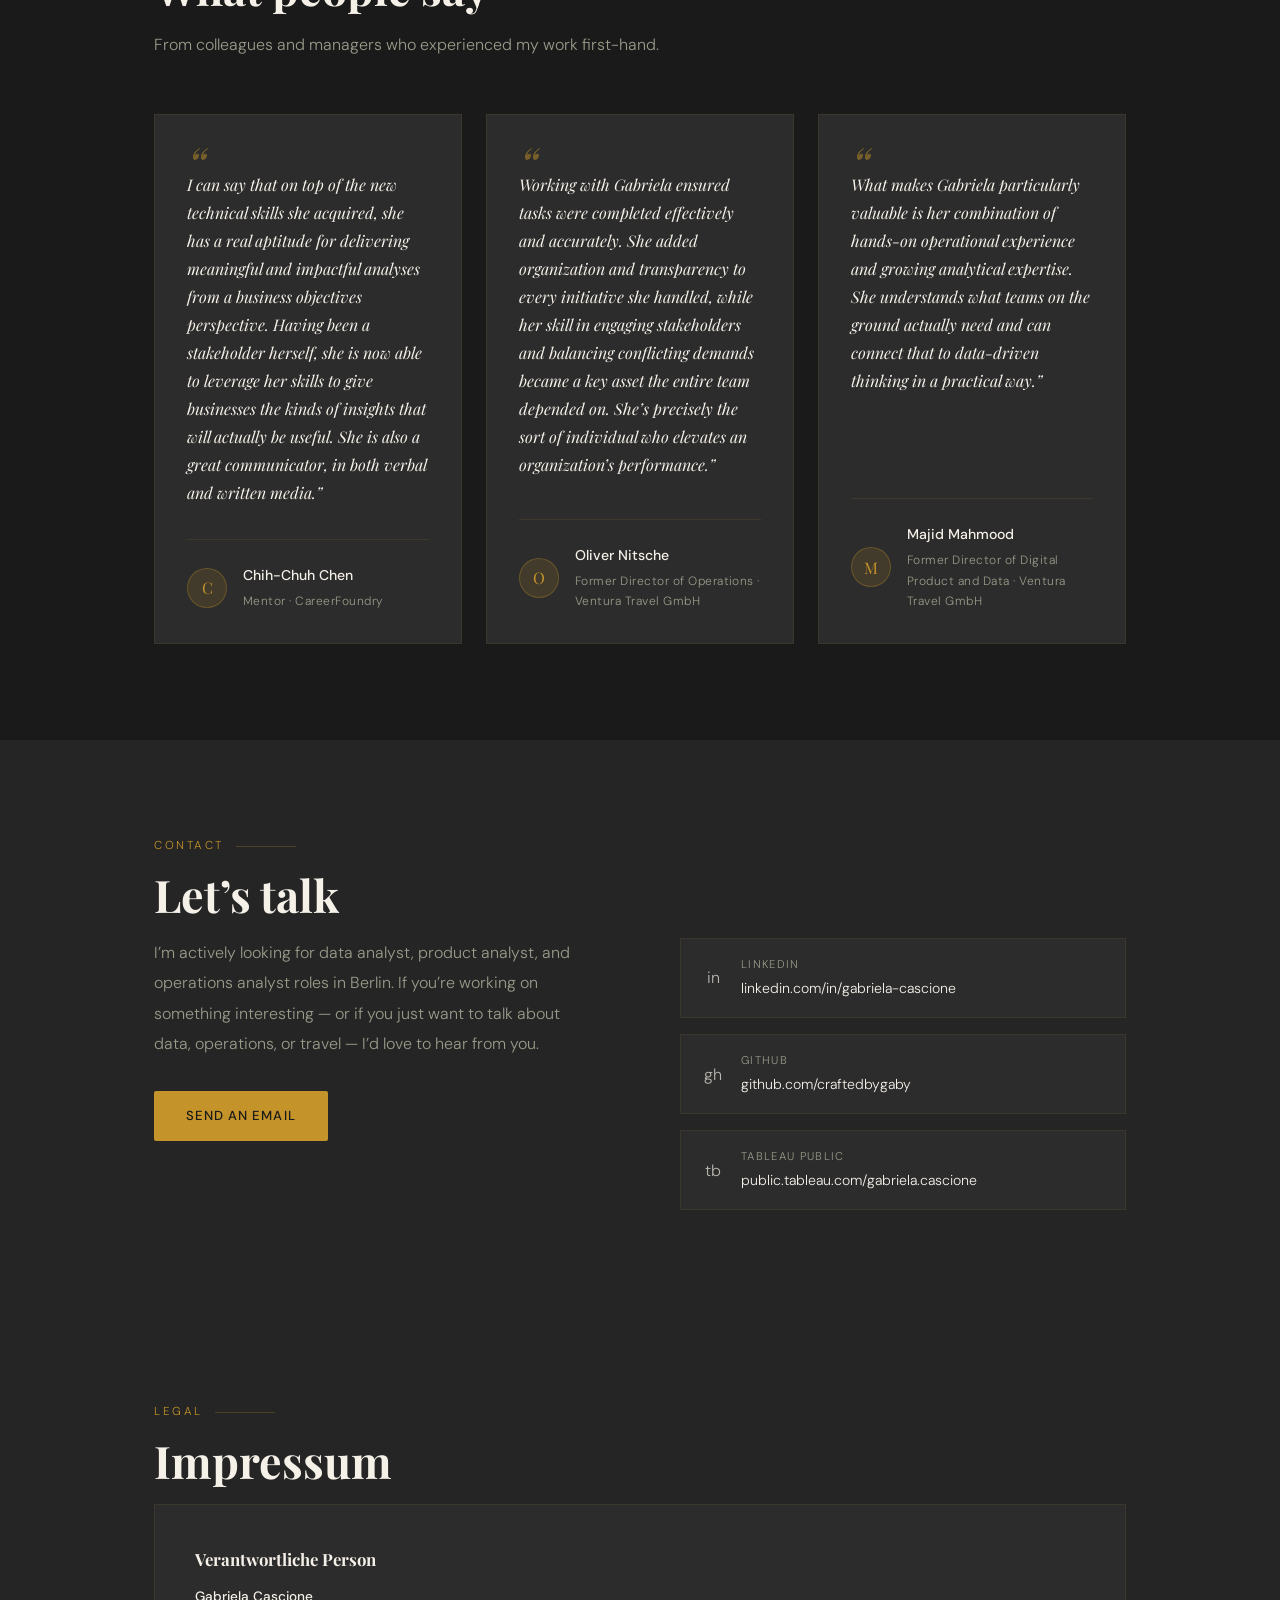
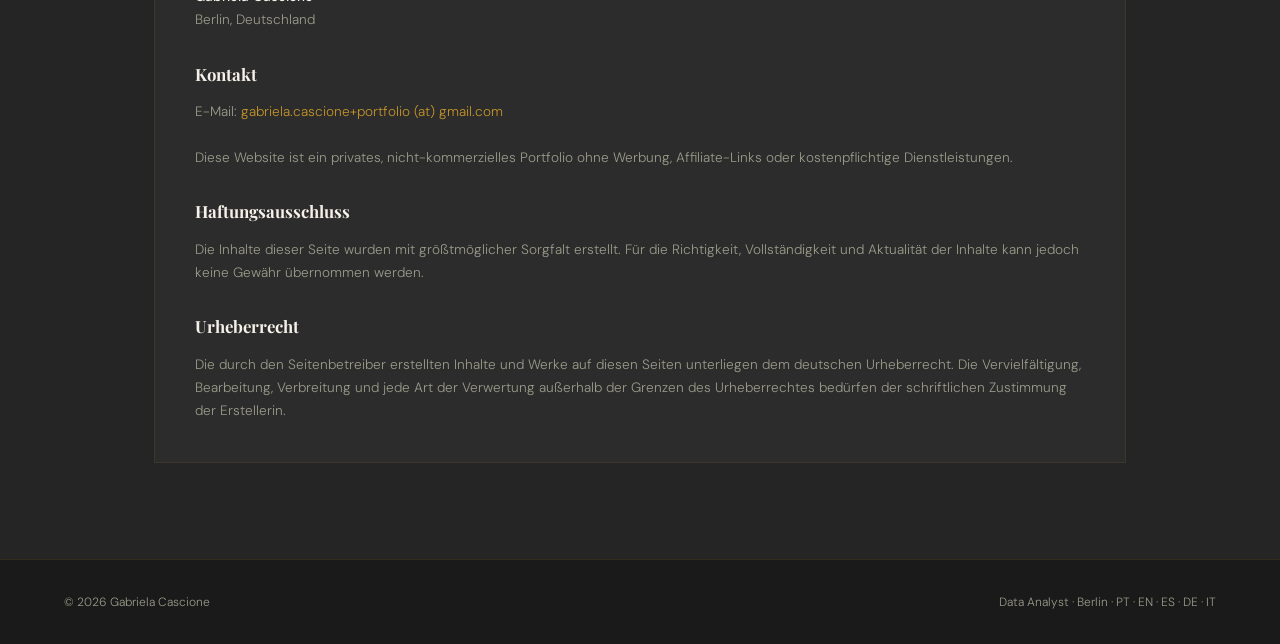
==== commit b543a810: "skills and cv update" ====
--- a/index.html
+++ b/index.html
@@ -4,7 +4,37 @@
   <meta charset="UTF-8" />
   <meta name="viewport" content="width=device-width, initial-scale=1.0"/>
   <!-- [CHANGE #1] Browser tab title -->
-  <title>Gabriela Cascione — Data Analyst</title>
+  <title>Gabriela Cascione — Data Analyst | Berlin, Germany</title>
+  <meta name="description" content="Data Analyst based in Berlin, Germany. Portfolio showcasing end-to-end projects in SQL, Python, and Tableau. 10+ years of operations experience across 4 continents."/>
+  <meta name="keywords" content="Data Analyst, Berlin, Germany, SQL, Python, Tableau, Data Analytics, Portfolio, Gabriela Cascione"/>
+  <meta name="author" content="Gabriela Cascione"/>
+  <meta name="robots" content="index, follow"/>
+  <link rel="canonical" href="https://craftedbygaby.github.io"/>
+  <meta property="og:title" content="Gabriela Cascione — Data Analyst | Berlin"/>
+  <meta property="og:description" content="End-to-end data projects in SQL, Python, and Tableau — plus 10+ years of operational experience that makes the difference."/>
+  <meta property="og:url" content="https://craftedbygaby.github.io"/>
+  <meta property="og:type" content="website"/>
+  <meta property="og:locale" content="en_DE"/>
+  <script type="application/ld+json">
+  {
+    "@context": "https://schema.org",
+    "@type": "Person",
+    "name": "Gabriela Cascione",
+    "jobTitle": "Data Analyst",
+    "url": "https://craftedbygaby.github.io",
+    "address": {
+      "@type": "PostalAddress",
+      "addressLocality": "Berlin",
+      "addressCountry": "DE"
+    },
+    "sameAs": [
+      "https://linkedin.com/in/gabriela-cascione",
+      "https://github.com/craftedbygaby",
+      "https://public.tableau.com/app/profile/gabriela.cascione"
+    ],
+    "knowsAbout": ["Data Analysis", "SQL", "Python", "Tableau", "Business Intelligence"]
+  }
+  </script>
   <link href="https://fonts.googleapis.com/css2?family=Playfair+Display:wght@400;700&family=DM+Sans:wght@300;400;500&display=swap" rel="stylesheet"/>
   <link rel="stylesheet" href="style.css"/>
 </head>
@@ -96,6 +126,7 @@
               <span class="skill-tag">seaborn</span>
               <span class="skill-tag">Jupyter</span>
               <span class="skill-tag">SQL</span>
+              <span class="skill-tag">Machine Learning</span>
               <span class="skill-tag">Excel</span>
             </div>
           </div>
@@ -113,6 +144,7 @@
             <div class="skills-title">Analytics</div>
             <div class="skill-tags">
               <span class="skill-tag">EDA</span>
+              <span class="skill-tag">A/B Testing</span>
               <span class="skill-tag">KPI Design</span>
               <span class="skill-tag">Customer Segmentation</span>
               <span class="skill-tag">Statistical Analysis</span>
@@ -139,6 +171,8 @@
               <span class="skill-tag">PostgreSQL</span>
               <span class="skill-tag">Git</span>
               <span class="skill-tag">GitHub</span>
+              <span class="skill-tag">Version Control</span>
+              <span class="skill-tag">Streamlit</span>
               <span class="skill-tag">VS Code</span>
               <span class="skill-tag">Anaconda</span>
               <span class="skill-tag">Google Colab</span>
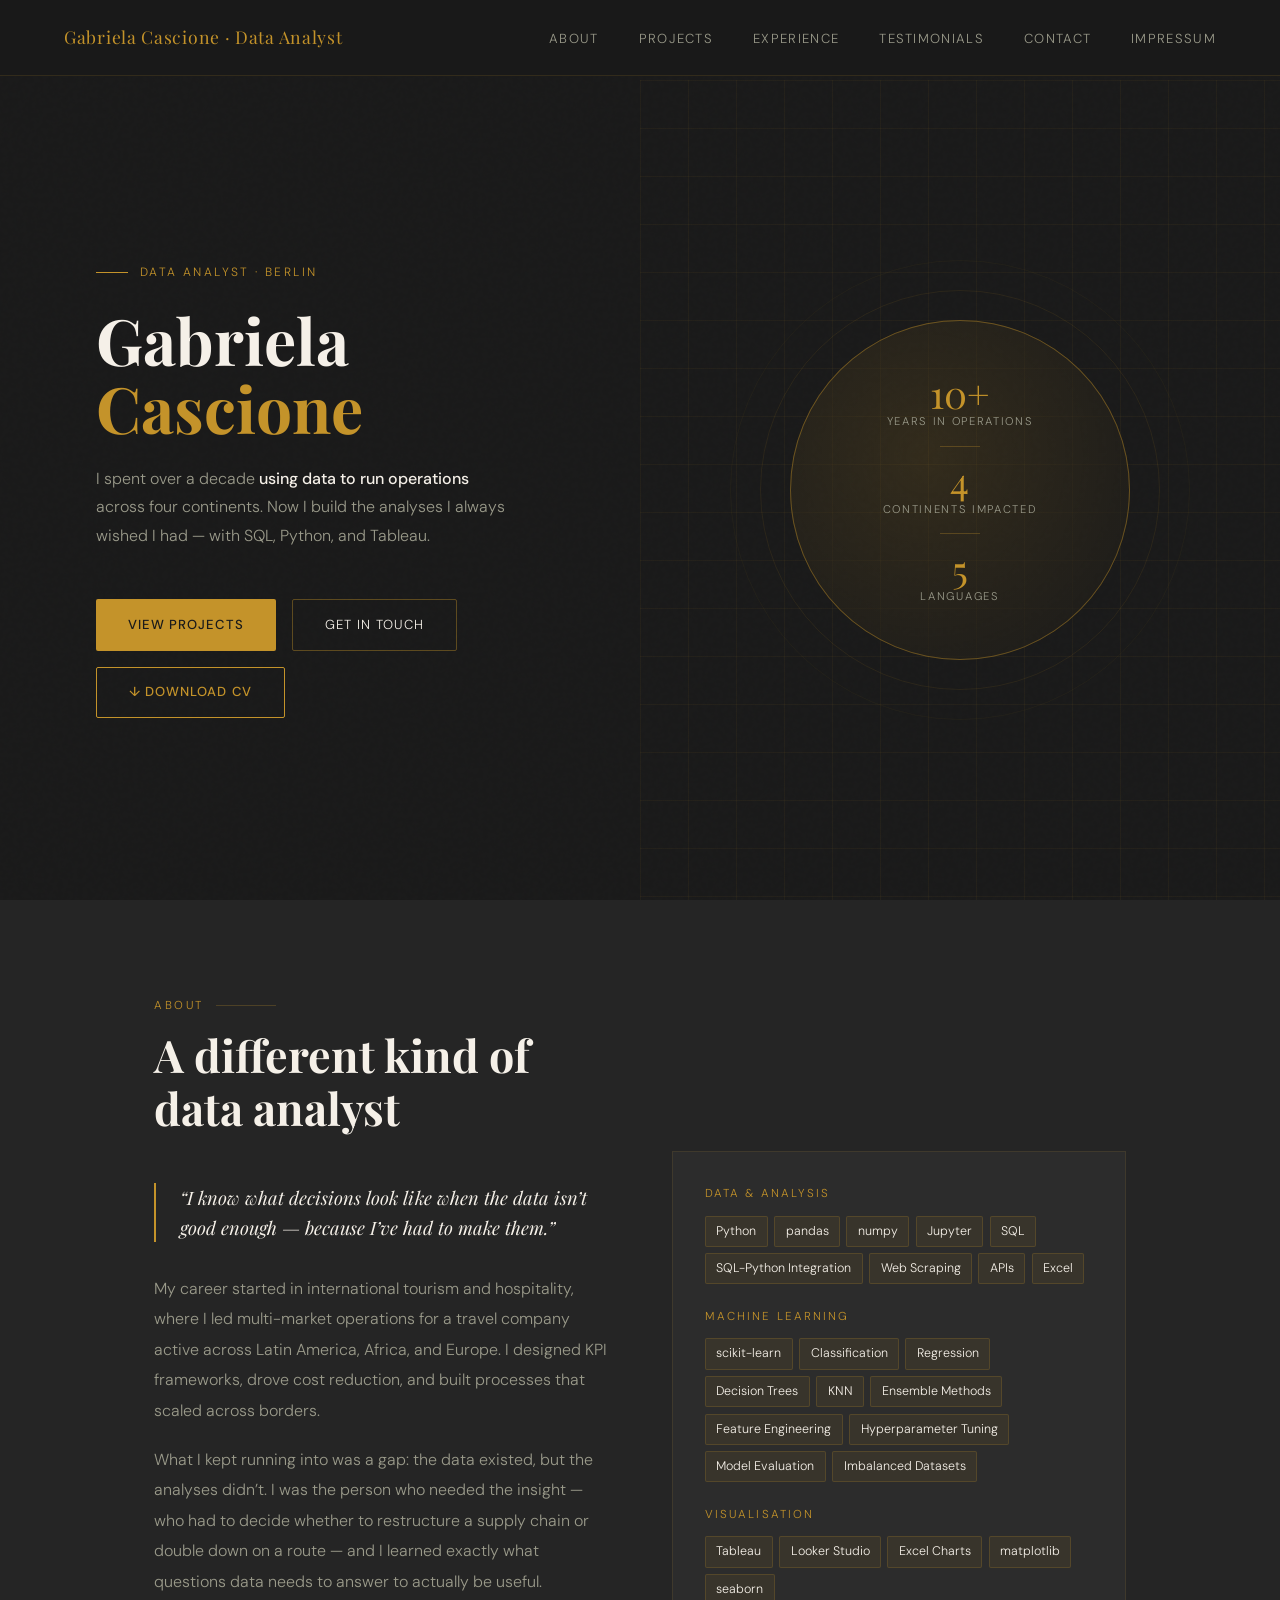
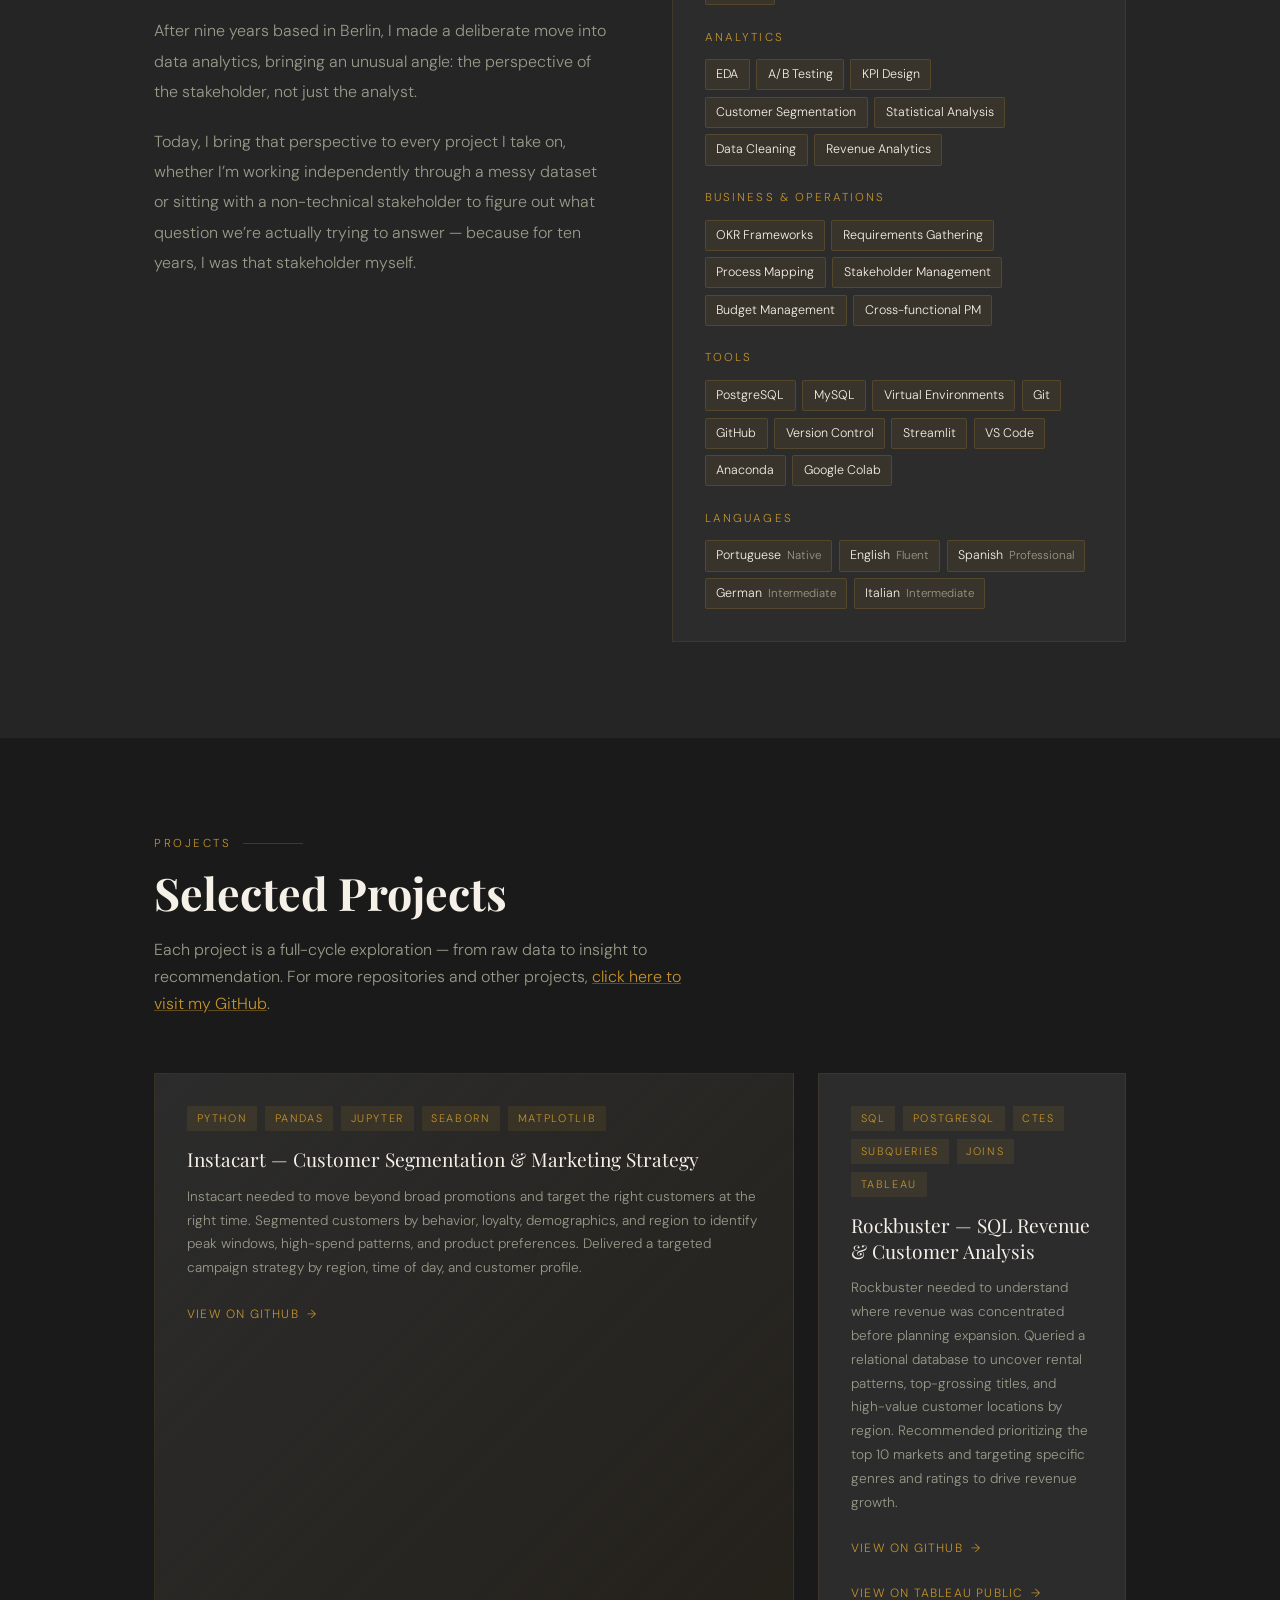
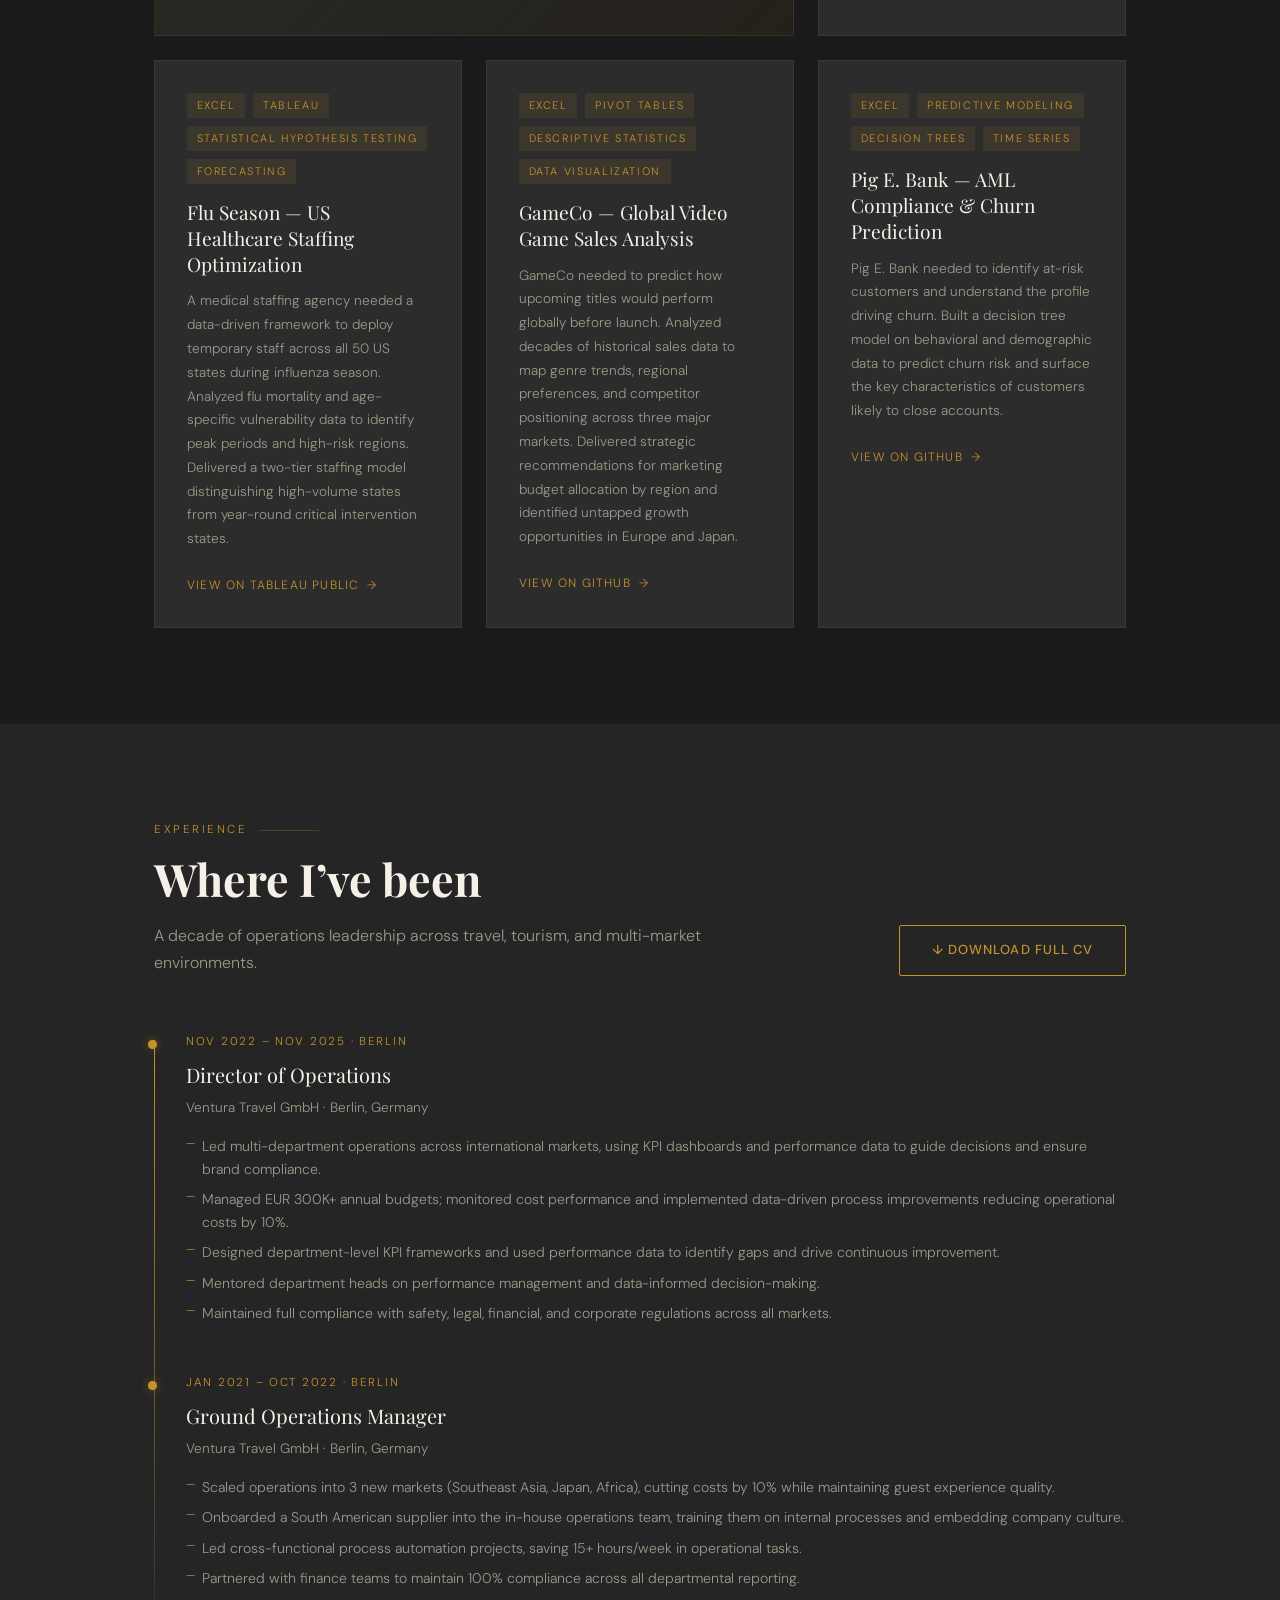
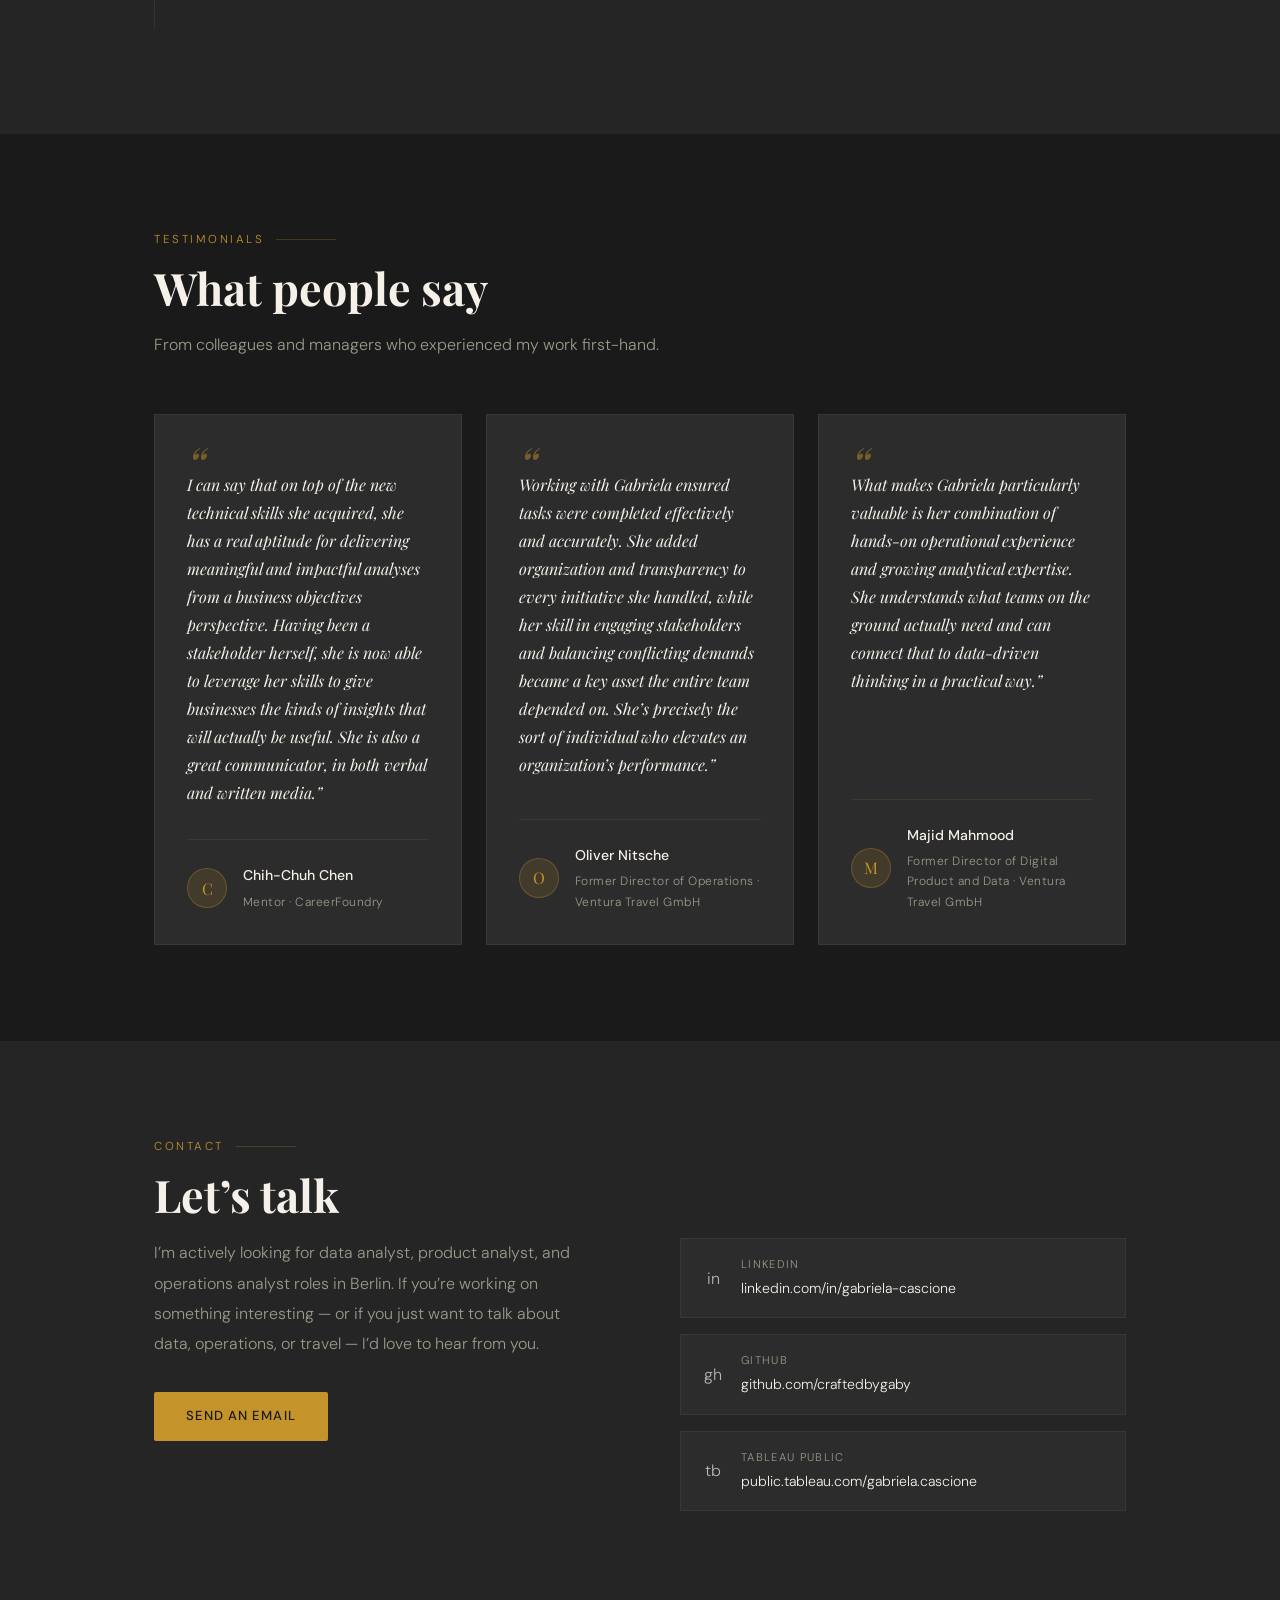
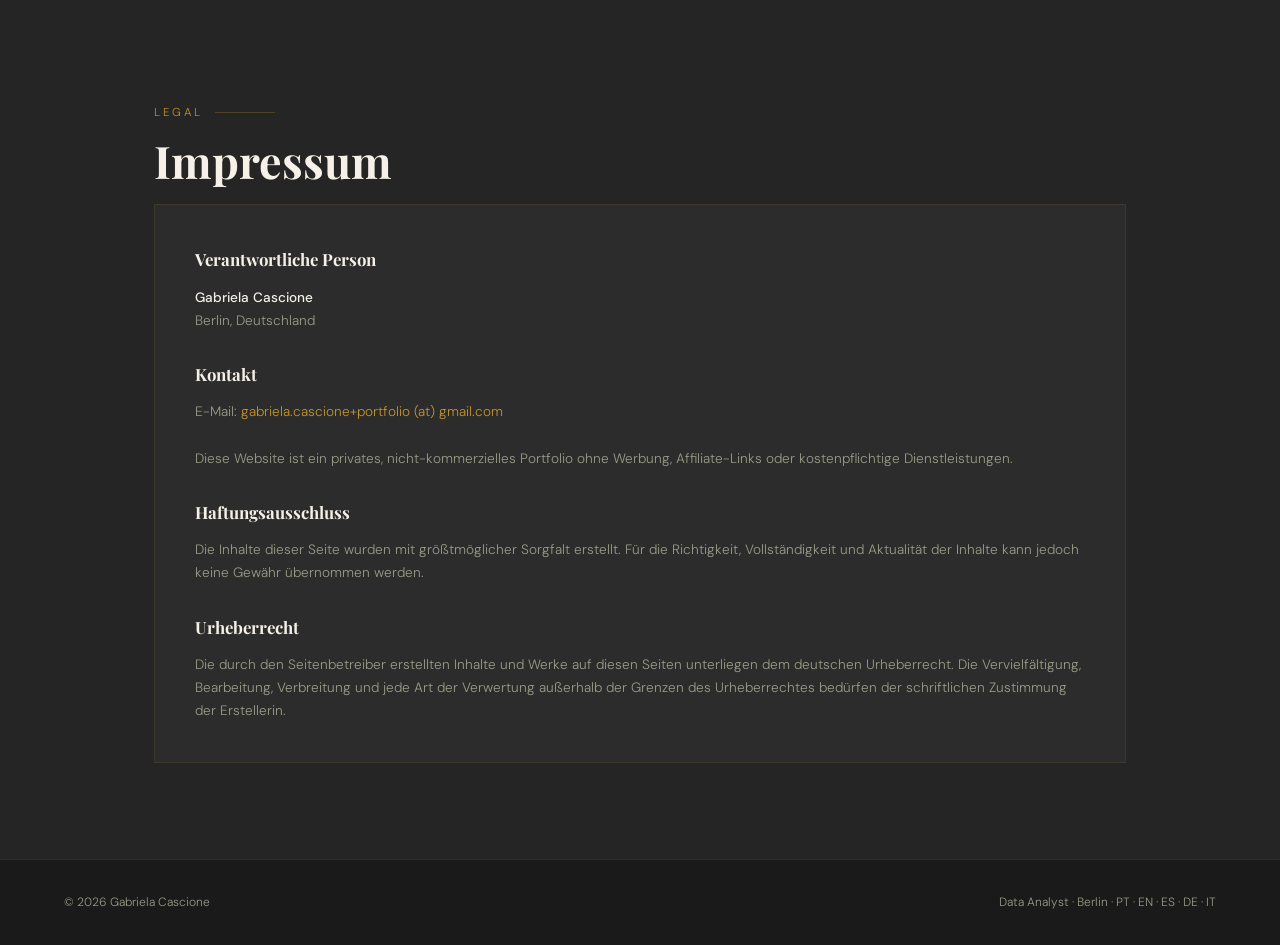
==== commit 16cef8bc: "minor updates" ====
--- a/index.html
+++ b/index.html
@@ -36,6 +36,7 @@
   }
   </script>
   <link href="https://fonts.googleapis.com/css2?family=Playfair+Display:wght@400;700&family=DM+Sans:wght@300;400;500&display=swap" rel="stylesheet"/>
+  <link rel="icon" type="image/svg+xml" href="favicon.svg"/>
   <link rel="stylesheet" href="style.css"/>
 </head>
 <body>
@@ -112,7 +113,8 @@
           <!-- [CHANGE #3] Edit this text to match your voice -->
           <p>My career started in international tourism and hospitality, where I led multi-market operations for a travel company active across Latin America, Africa, and Europe. I designed KPI frameworks, drove cost reduction, and built processes that scaled across borders.</p>
           <p>What I kept running into was a gap: the data existed, but the analyses didn&rsquo;t. I was the person who needed the insight &mdash; who had to decide whether to restructure a supply chain or double down on a route &mdash; and I learned exactly what questions data needs to answer to actually be useful.</p>
-          <p>After nine years based in Berlin, I made a deliberate move into data analytics. I work in SQL (PostgreSQL), Python (pandas, matplotlib, seaborn), and Tableau &mdash; and I bring an unusual angle: the perspective of the stakeholder, not just the analyst.</p>
+          <p>After nine years based in Berlin, I made a deliberate move into data analytics, bringing an unusual angle: the perspective of the stakeholder, not just the analyst.</p>
+          <p>Today, I bring that perspective to every project I take on, whether I&rsquo;m working independently through a messy dataset or sitting with a non-technical stakeholder to figure out what question we&rsquo;re actually trying to answer &mdash; because for ten years, I was that stakeholder myself.</p>
         </div>
         <div class="skills-panel fade-up">
 
@@ -122,12 +124,28 @@
               <span class="skill-tag">Python</span>
               <span class="skill-tag">pandas</span>
               <span class="skill-tag">numpy</span>
-              <span class="skill-tag">matplotlib</span>
-              <span class="skill-tag">seaborn</span>
               <span class="skill-tag">Jupyter</span>
               <span class="skill-tag">SQL</span>
-              <span class="skill-tag">Machine Learning</span>
+              <span class="skill-tag">SQL-Python Integration</span>
+              <span class="skill-tag">Web Scraping</span>
+              <span class="skill-tag">APIs</span>
               <span class="skill-tag">Excel</span>
+            </div>
+          </div>
+
+          <div class="skill-group">
+            <div class="skills-title">Machine Learning</div>
+            <div class="skill-tags">
+              <span class="skill-tag">scikit-learn</span>
+              <span class="skill-tag">Classification</span>
+              <span class="skill-tag">Regression</span>
+              <span class="skill-tag">Decision Trees</span>
+              <span class="skill-tag">KNN</span>
+              <span class="skill-tag">Ensemble Methods</span>
+              <span class="skill-tag">Feature Engineering</span>
+              <span class="skill-tag">Hyperparameter Tuning</span>
+              <span class="skill-tag">Model Evaluation</span>
+              <span class="skill-tag">Imbalanced Datasets</span>
             </div>
           </div>
 
@@ -137,6 +155,8 @@
               <span class="skill-tag">Tableau</span>
               <span class="skill-tag">Looker Studio</span>
               <span class="skill-tag">Excel Charts</span>
+              <span class="skill-tag">matplotlib</span>
+              <span class="skill-tag">seaborn</span>
             </div>
           </div>
 
@@ -169,6 +189,8 @@
             <div class="skills-title">Tools</div>
             <div class="skill-tags">
               <span class="skill-tag">PostgreSQL</span>
+              <span class="skill-tag">MySQL</span>
+              <span class="skill-tag">Virtual Environments</span>
               <span class="skill-tag">Git</span>
               <span class="skill-tag">GitHub</span>
               <span class="skill-tag">Version Control</span>
@@ -200,8 +222,8 @@
     <div class="section-inner">
       <div class="fade-up">
         <div class="section-label">Projects</div>
-        <h2 class="section-title">End-to-end analyses</h2>
-        <p class="section-subtitle">Each project is a full-cycle exploration &mdash; from raw data to insight to recommendation.</p>
+        <h2 class="section-title">Selected Projects</h2>
+        <p class="section-subtitle">Each project is a full-cycle exploration &mdash; from raw data to insight to recommendation. For more repositories and other projects, <a href="https://github.com/craftedbygaby" target="_blank" class="inline-link">click here to visit my GitHub</a>.</p>
       </div>
       <div class="projects-grid">
 
--- a/style.css
+++ b/style.css
@@ -87,6 +87,8 @@
 .section-label::after { content: ''; flex: 1; height: 1px; background: rgba(196,147,42,0.25); max-width: 60px; }
 .section-title { font-family: var(--font-display); font-size: clamp(2rem,3.5vw,3rem); font-weight: 700; line-height: 1.2; margin-bottom: 1rem; }
 .section-subtitle { color: var(--text-muted); max-width: 560px; margin-bottom: 3.5rem; }
+.inline-link { color: var(--gold); text-decoration: underline; text-decoration-color: rgba(196,147,42,0.4); transition: color 0.2s; }
+.inline-link:hover { color: var(--gold-light); }
 
 /* ── ABOUT ── */
 #about { background: var(--dark-mid); }
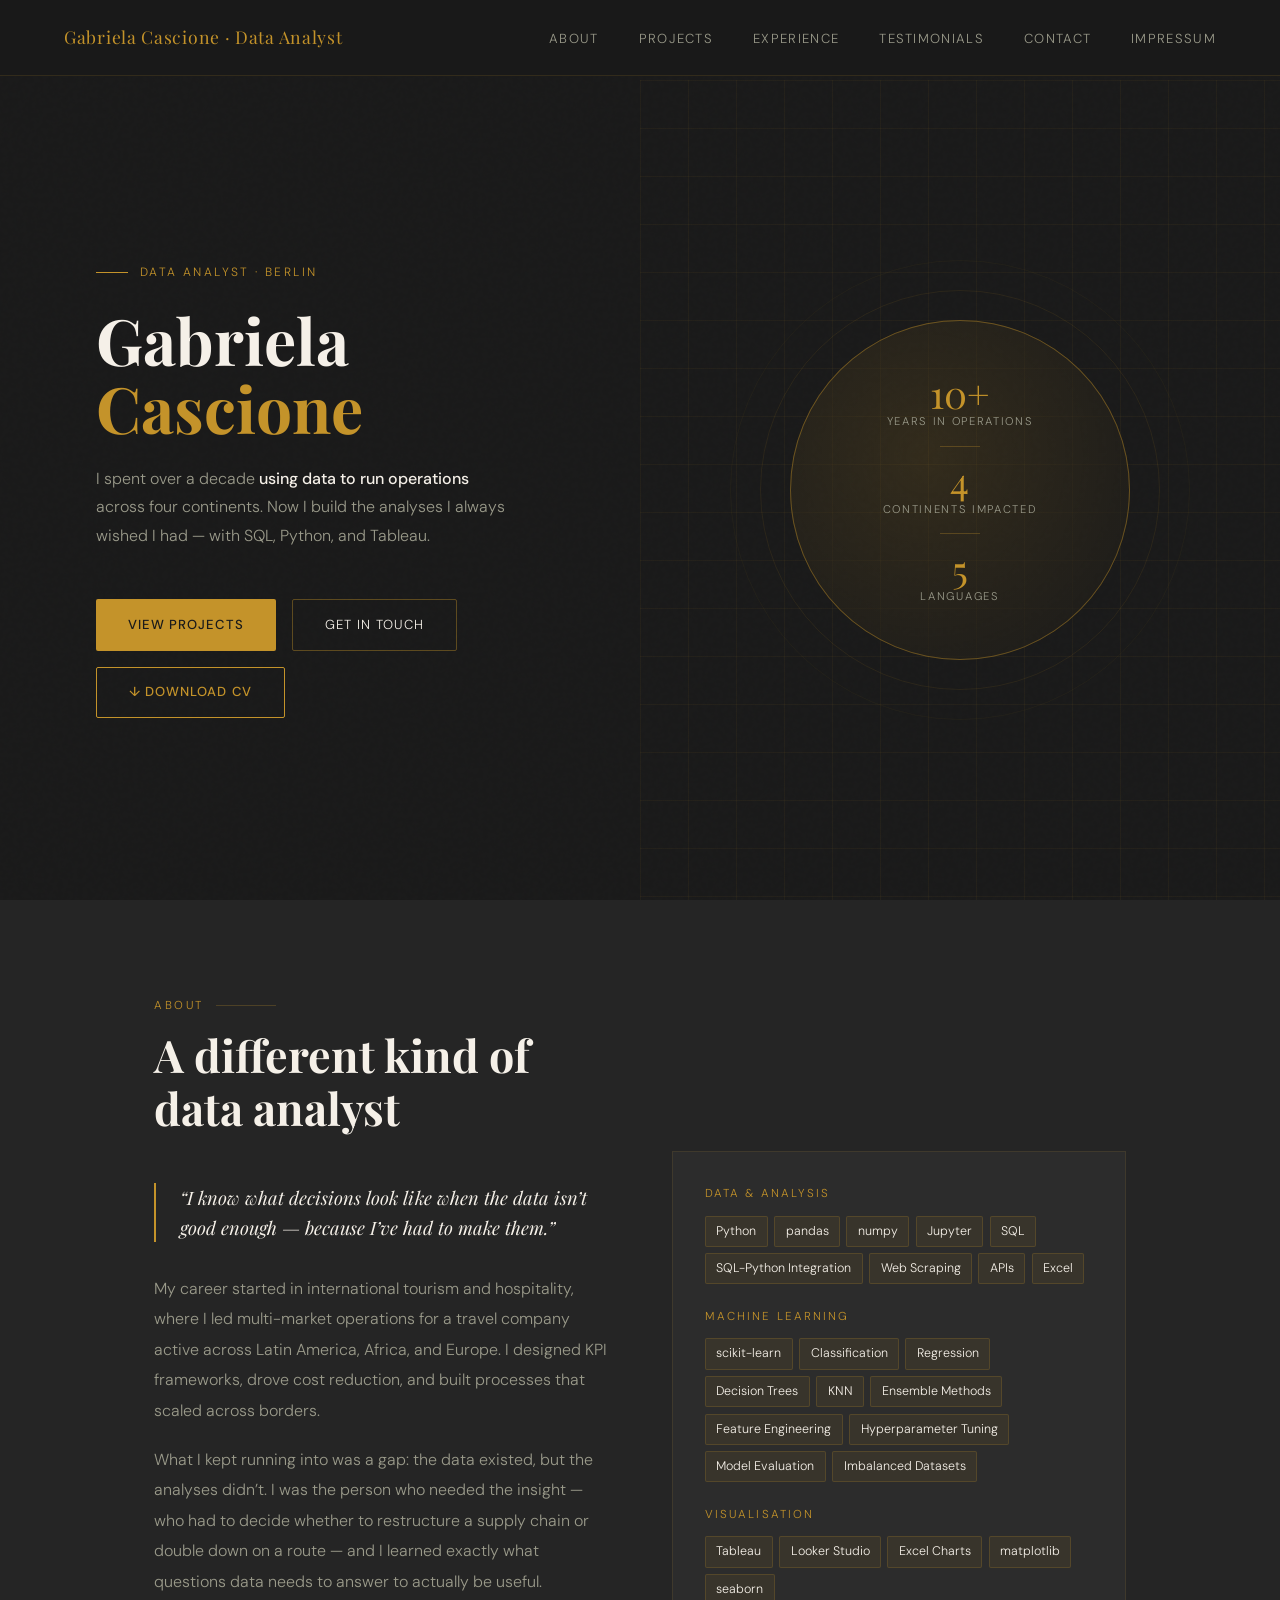
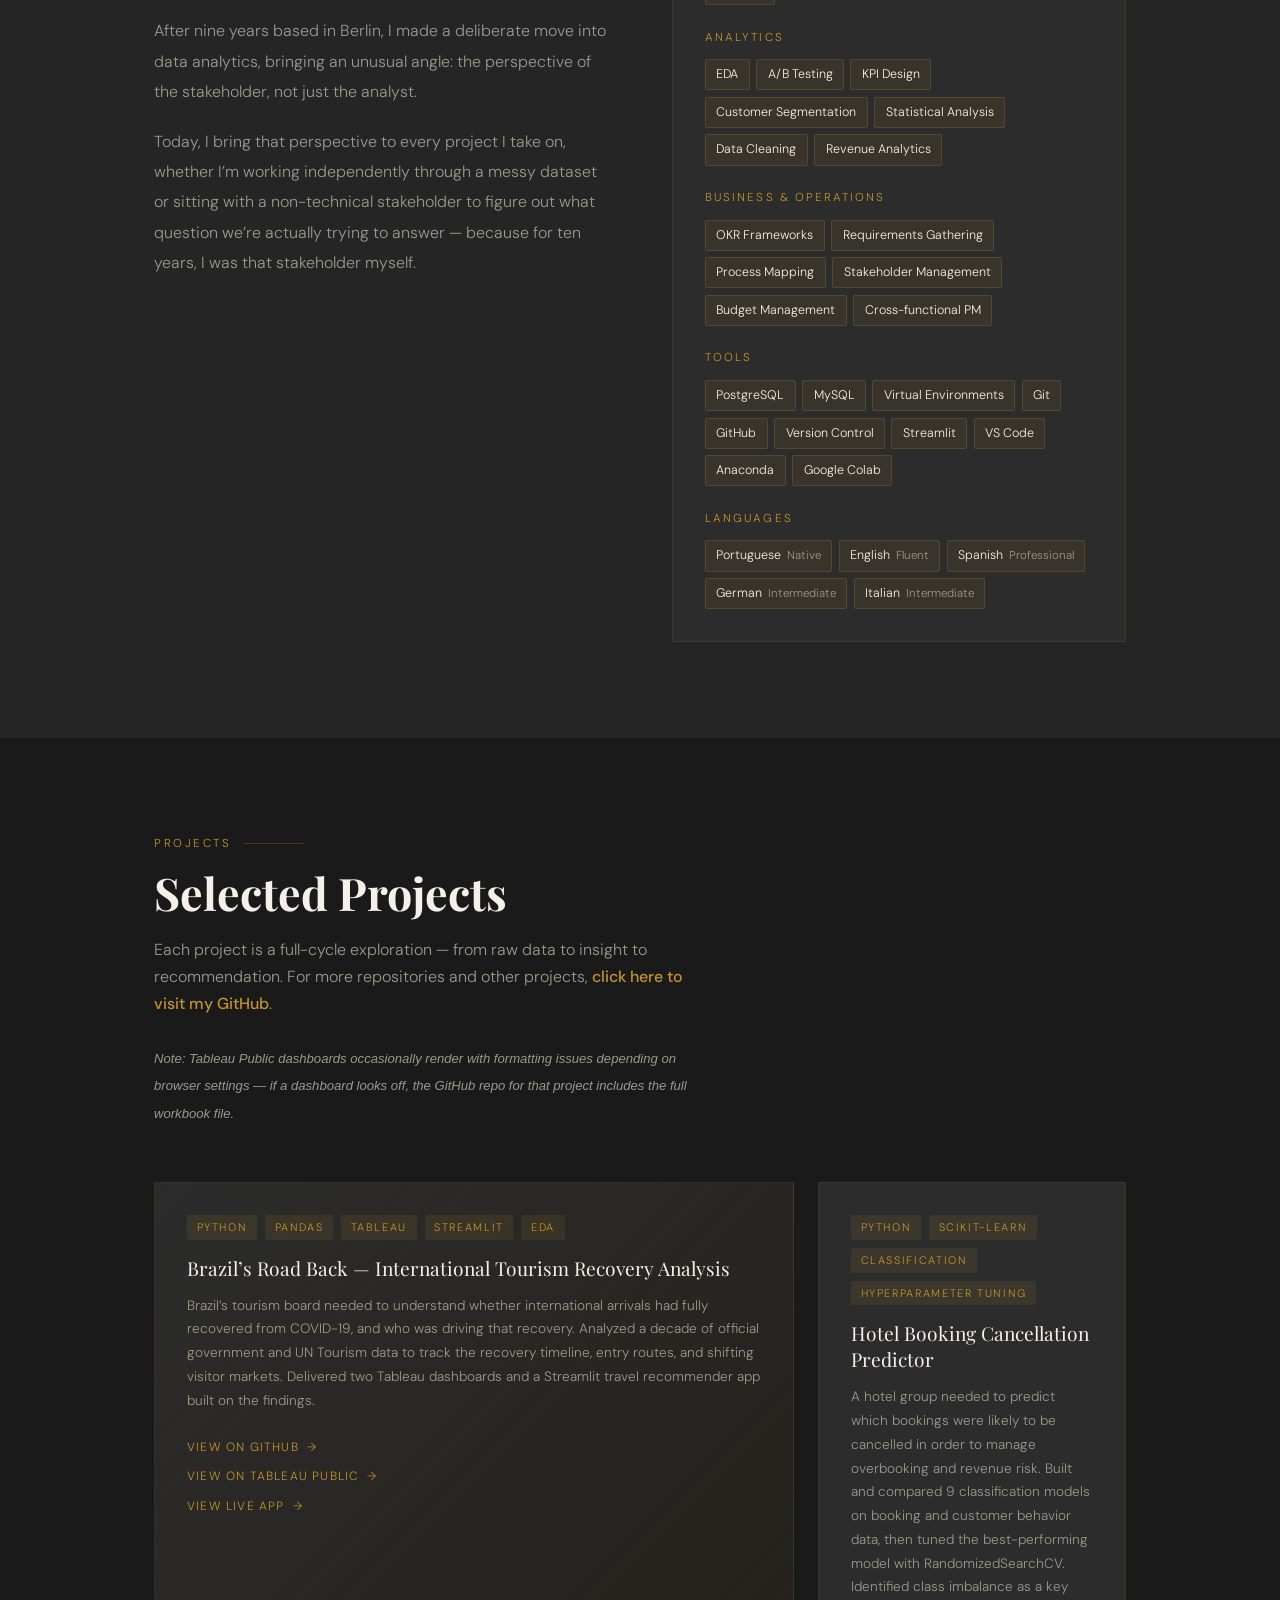
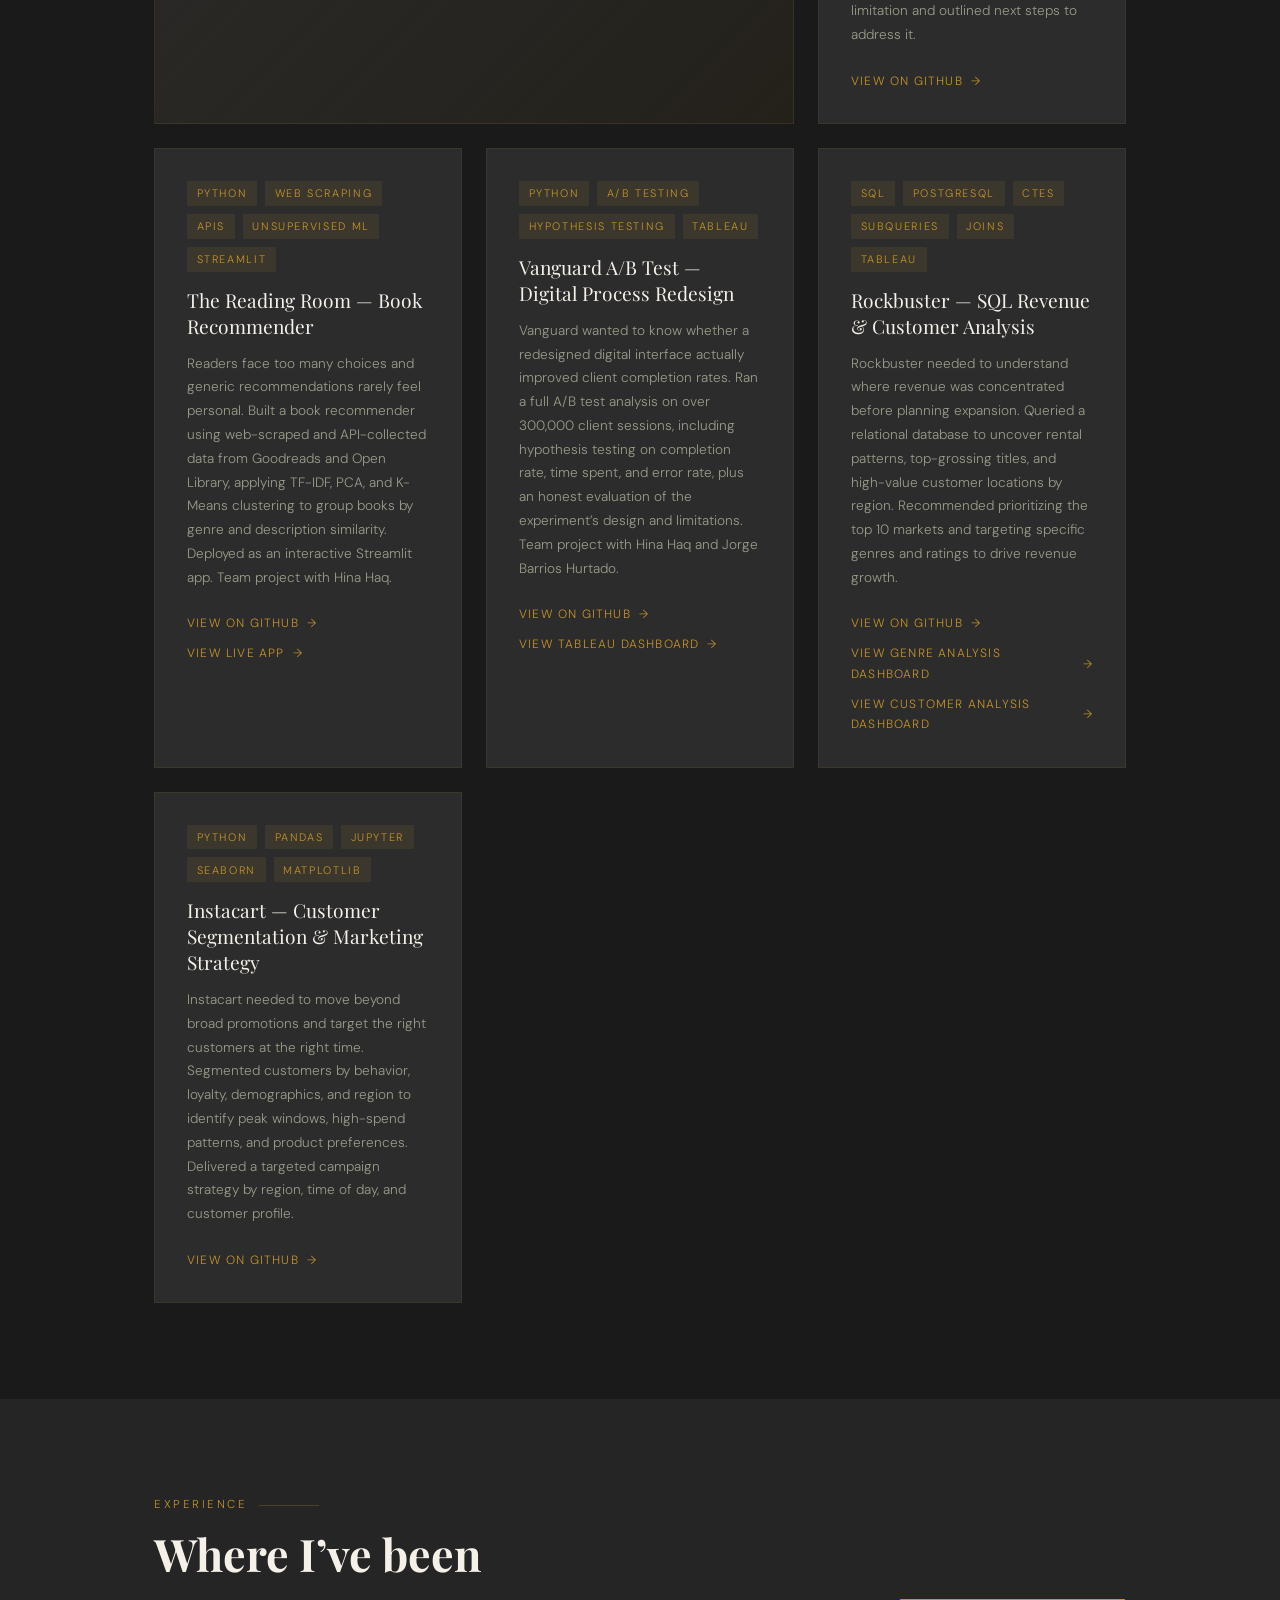
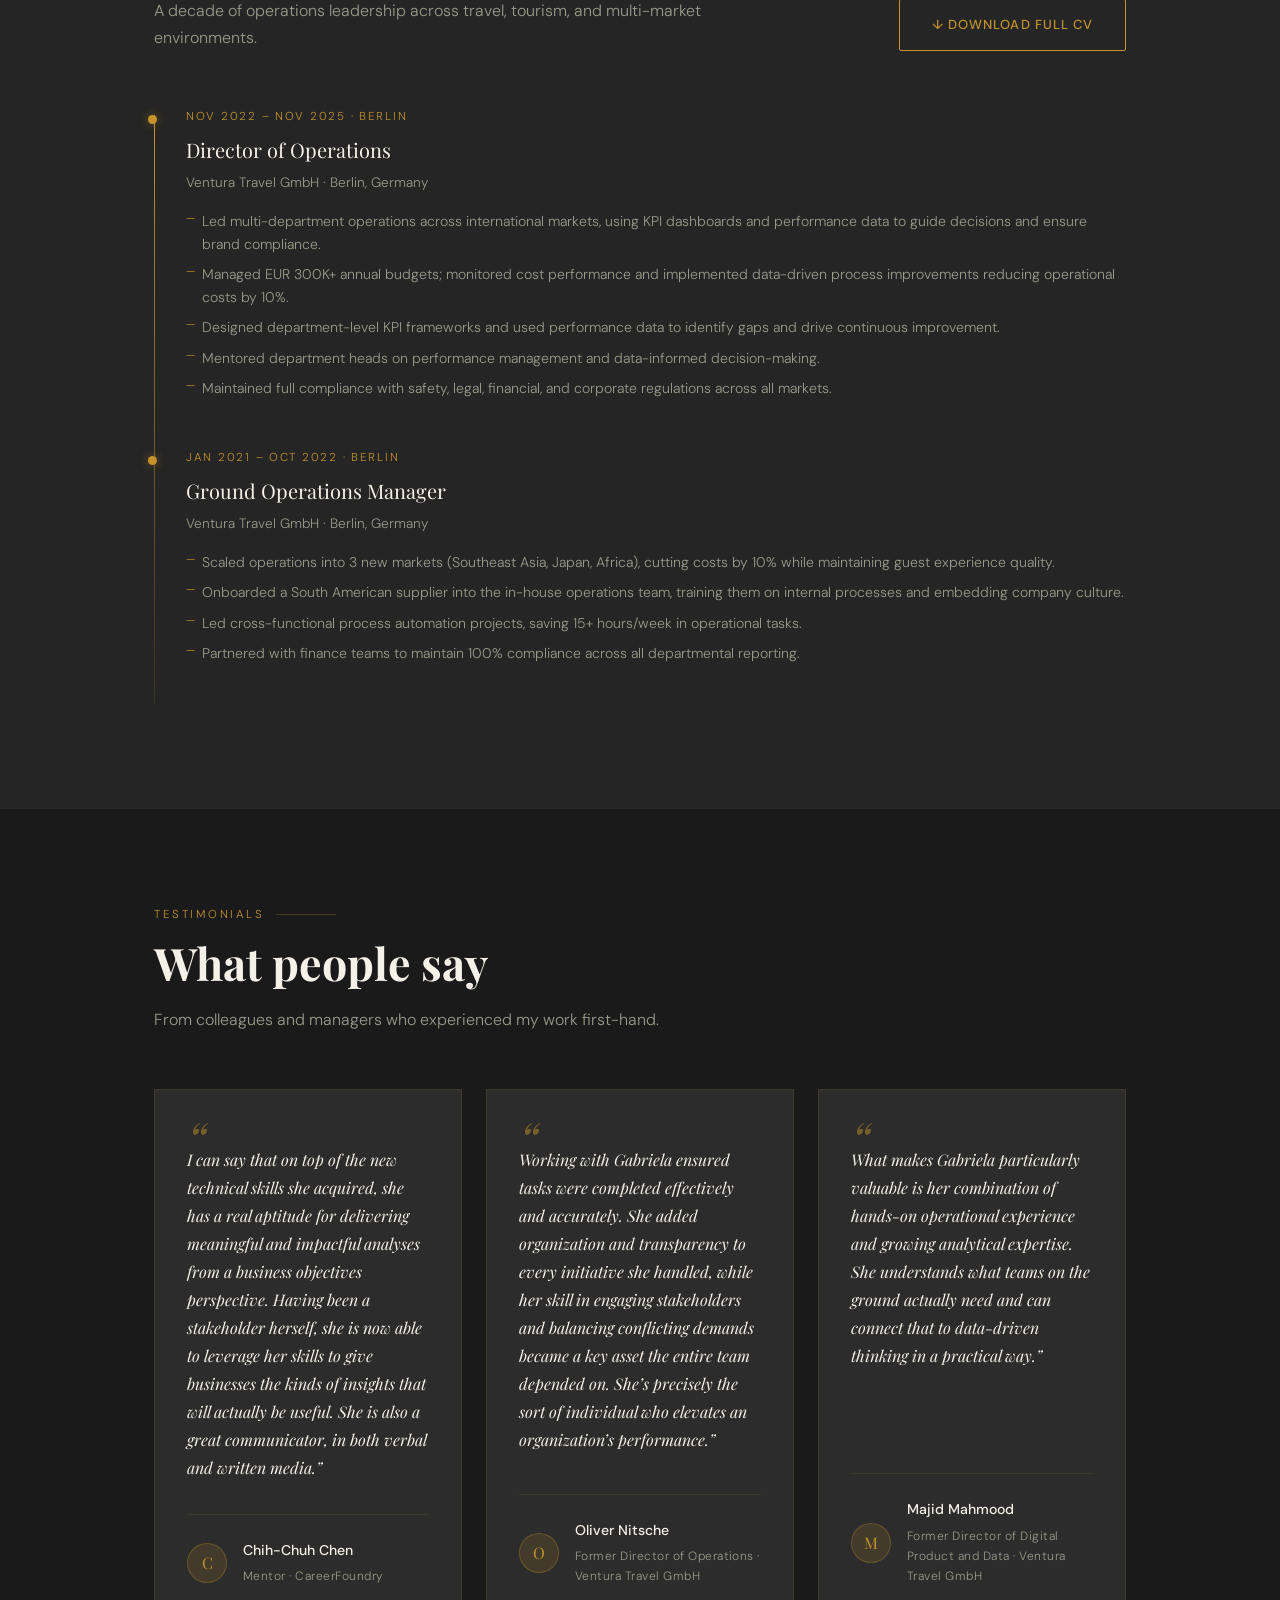
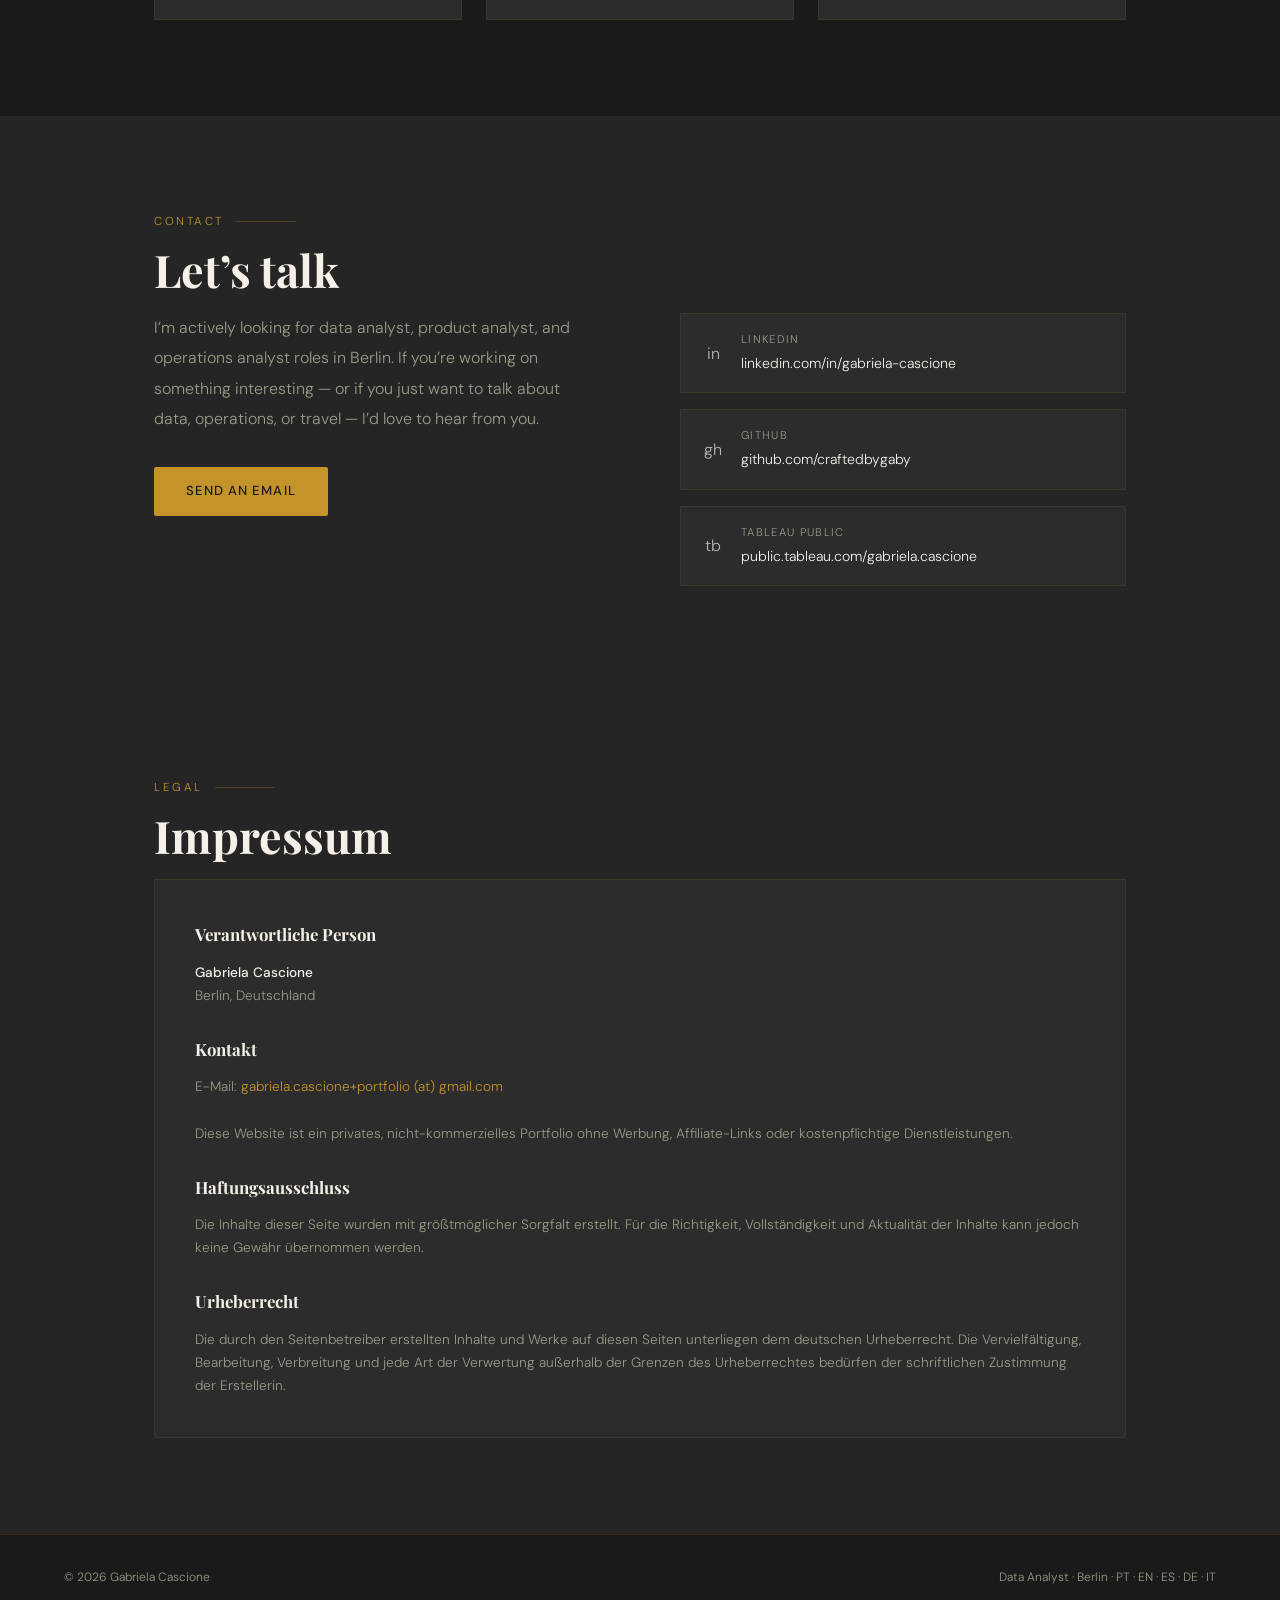
==== commit 051a006a: "projects updates" ====
--- a/index.html
+++ b/index.html
@@ -223,29 +223,50 @@
       <div class="fade-up">
         <div class="section-label">Projects</div>
         <h2 class="section-title">Selected Projects</h2>
-        <p class="section-subtitle">Each project is a full-cycle exploration &mdash; from raw data to insight to recommendation. For more repositories and other projects, <a href="https://github.com/craftedbygaby" target="_blank" class="inline-link">click here to visit my GitHub</a>.</p>
+        <p class="section-subtitle">Each project is a full-cycle exploration &mdash; from raw data to insight to recommendation. For more repositories and other projects, <a href="https://github.com/craftedbygaby" target="_blank" class="inline-link">click here to visit my GitHub</a>.<br/><br/><em style="font-size:0.82rem;">Note: Tableau Public dashboards occasionally render with formatting issues depending on browser settings &mdash; if a dashboard looks off, the GitHub repo for that project includes the full workbook file.</em></p>
       </div>
       <div class="projects-grid">
 
-        <!-- ═══════════════════════════════════════════════════════
-             PROJECTS — HOW TO ADD YOUR LINKS
-             Each card is a clickable block. Replace the href="#"
-             on each <div class="project-card"> with your real URL.
-
-             For GitHub:        https://github.com/craftedbygaby/REPO-NAME
-             For Tableau Public: https://public.tableau.com/app/profile/gabriela.cascione/viz/VIZ-NAME
-
-             For projects with TWO links (e.g. Rockbuster), the card
-             itself links to GitHub, and the second link at the bottom
-             links to Tableau Public separately.
-             ═══════════════════════════════════════════════════════ -->
-
-        <!-- [CHANGE] Replace href with your Instacart GitHub repo URL -->
+        <!-- Viewpoint Insights — Brazil's Road Back (FEATURED) -->
         <div class="project-card featured fade-up">
-          <div class="project-tag"><span class="tag">Python</span><span class="tag">pandas</span><span class="tag">Jupyter</span><span class="tag">seaborn</span><span class="tag">matplotlib</span></div>
-          <div class="project-title">Instacart &mdash; Customer Segmentation &amp; Marketing Strategy</div>
-          <p class="project-desc">Instacart needed to move beyond broad promotions and target the right customers at the right time. Segmented customers by behavior, loyalty, demographics, and region to identify peak windows, high-spend patterns, and product preferences. Delivered a targeted campaign strategy by region, time of day, and customer profile.</p>
-          <a href="https://github.com/craftedbygaby/instacart" target="_blank" class="project-footer">View on GitHub</a>
+          <div class="project-tag"><span class="tag">Python</span><span class="tag">pandas</span><span class="tag">Tableau</span><span class="tag">Streamlit</span><span class="tag">EDA</span></div>
+          <div class="project-title">Brazil&rsquo;s Road Back &mdash; International Tourism Recovery Analysis</div>
+          <p class="project-desc">Brazil&rsquo;s tourism board needed to understand whether international arrivals had fully recovered from COVID-19, and who was driving that recovery. Analyzed a decade of official government and UN Tourism data to track the recovery timeline, entry routes, and shifting visitor markets. Delivered two Tableau dashboards and a Streamlit travel recommender app built on the findings.</p>
+          <div class="project-links project-links--stacked">
+            <a href="https://github.com/craftedbygaby/viewpoint_insights" target="_blank" class="project-footer">View on GitHub</a>
+            <a href="https://public.tableau.com/app/profile/gabriela.cascione/viz/BrazilsRoadBackInternationalTourismRecovery20152024/D1-World" target="_blank" class="project-footer">View on Tableau Public</a>
+            <a href="https://brazil-travel-recommender.streamlit.app/" target="_blank" class="project-footer">View Live App</a>
+          </div>
+        </div>
+
+        <!-- Hotel Cancellation ML -->
+        <div class="project-card fade-up">
+          <div class="project-tag"><span class="tag">Python</span><span class="tag">scikit-learn</span><span class="tag">Classification</span><span class="tag">Hyperparameter Tuning</span></div>
+          <div class="project-title">Hotel Booking Cancellation Predictor</div>
+          <p class="project-desc">A hotel group needed to predict which bookings were likely to be cancelled in order to manage overbooking and revenue risk. Built and compared 9 classification models on booking and customer behavior data, then tuned the best-performing model with RandomizedSearchCV. Identified class imbalance as a key limitation and outlined next steps to address it.</p>
+          <a href="https://github.com/craftedbygaby/hotel_cancelation_ml" target="_blank" class="project-footer">View on GitHub</a>
+        </div>
+
+        <!-- The Reading Room (team project, forked) -->
+        <div class="project-card fade-up">
+          <div class="project-tag"><span class="tag">Python</span><span class="tag">Web Scraping</span><span class="tag">APIs</span><span class="tag">Unsupervised ML</span><span class="tag">Streamlit</span></div>
+          <div class="project-title">The Reading Room &mdash; Book Recommender</div>
+          <p class="project-desc">Readers face too many choices and generic recommendations rarely feel personal. Built a book recommender using web-scraped and API-collected data from Goodreads and Open Library, applying TF-IDF, PCA, and K-Means clustering to group books by genre and description similarity. Deployed as an interactive Streamlit app. Team project with Hina Haq.</p>
+          <div class="project-links project-links--stacked">
+            <a href="https://github.com/craftedbygaby/The_Reading_Room" target="_blank" class="project-footer">View on GitHub</a>
+            <a href="https://the-reading-room.streamlit.app/" target="_blank" class="project-footer">View Live App</a>
+          </div>
+        </div>
+
+        <!-- AB Testing (team project, forked) -->
+        <div class="project-card fade-up">
+          <div class="project-tag"><span class="tag">Python</span><span class="tag">A/B Testing</span><span class="tag">Hypothesis Testing</span><span class="tag">Tableau</span></div>
+          <div class="project-title">Vanguard A/B Test &mdash; Digital Process Redesign</div>
+          <p class="project-desc">Vanguard wanted to know whether a redesigned digital interface actually improved client completion rates. Ran a full A/B test analysis on over 300,000 client sessions, including hypothesis testing on completion rate, time spent, and error rate, plus an honest evaluation of the experiment&rsquo;s design and limitations. Team project with Hina Haq and Jorge Barrios Hurtado.</p>
+          <div class="project-links project-links--stacked">
+            <a href="https://github.com/craftedbygaby/AB_testing" target="_blank" class="project-footer">View on GitHub</a>
+            <a href="https://public.tableau.com/app/profile/jorge.barrios.hurtado/viz/Vanguard_ABTest_Dashboard/Dashboard1?publish=yes" target="_blank" class="project-footer">View Tableau Dashboard</a>
+          </div>
         </div>
 
         <!-- [CHANGE] Rockbuster has TWO links — replace both # below -->
@@ -253,34 +274,19 @@
           <div class="project-tag"><span class="tag">SQL</span><span class="tag">PostgreSQL</span><span class="tag">CTEs</span><span class="tag">Subqueries</span><span class="tag">Joins</span><span class="tag">Tableau</span></div>
           <div class="project-title">Rockbuster &mdash; SQL Revenue &amp; Customer Analysis</div>
           <p class="project-desc">Rockbuster needed to understand where revenue was concentrated before planning expansion. Queried a relational database to uncover rental patterns, top-grossing titles, and high-value customer locations by region. Recommended prioritizing the top 10 markets and targeting specific genres and ratings to drive revenue growth.</p>
-          <div class="project-links">
+          <div class="project-links project-links--stacked">
             <a href="https://github.com/craftedbygaby/rockbuster" target="_blank" class="project-footer">View on GitHub</a>
-            <a href="https://public.tableau.com/app/profile/gabriela.cascione" target="_blank" class="project-footer">View on Tableau Public</a>
-          </div>
-        </div>
-
-        <!-- [CHANGE] Replace href with your Flu Season Tableau Public URL -->
+            <a href="https://public.tableau.com/app/profile/gabriela.cascione/viz/InventoryAnalysis-Rockbuster-3_10/D-GenreAnalysis" target="_blank" class="project-footer">View Genre Analysis Dashboard</a>
+            <a href="https://public.tableau.com/app/profile/gabriela.cascione/viz/CustomerAnalysis-Rockbuster-3_10/D-WhereareourCustomers" target="_blank" class="project-footer">View Customer Analysis Dashboard</a>
+          </div>
+        </div>
+
+        <!-- Instacart (demoted to regular size) -->
         <div class="project-card fade-up">
-          <div class="project-tag"><span class="tag">Excel</span><span class="tag">Tableau</span><span class="tag">Statistical Hypothesis Testing</span><span class="tag">Forecasting</span></div>
-          <div class="project-title">Flu Season &mdash; US Healthcare Staffing Optimization</div>
-          <p class="project-desc">A medical staffing agency needed a data-driven framework to deploy temporary staff across all 50 US states during influenza season. Analyzed flu mortality and age-specific vulnerability data to identify peak periods and high-risk regions. Delivered a two-tier staffing model distinguishing high-volume states from year-round critical intervention states.</p>
-          <a href="https://public.tableau.com/app/profile/gabriela.cascione/viz/VisualizationExercises-CFAchievement2/2_9Storyboard" target="_blank" class="project-footer">View on Tableau Public</a>
-        </div>
-
-        <!-- [CHANGE] Replace href with your GameCo GitHub repo URL -->
-        <div class="project-card fade-up">
-          <div class="project-tag"><span class="tag">Excel</span><span class="tag">Pivot Tables</span><span class="tag">Descriptive Statistics</span><span class="tag">Data Visualization</span></div>
-          <div class="project-title">GameCo &mdash; Global Video Game Sales Analysis</div>
-          <p class="project-desc">GameCo needed to predict how upcoming titles would perform globally before launch. Analyzed decades of historical sales data to map genre trends, regional preferences, and competitor positioning across three major markets. Delivered strategic recommendations for marketing budget allocation by region and identified untapped growth opportunities in Europe and Japan.</p>
-          <a href="https://github.com/craftedbygaby/gameco" target="_blank" class="project-footer">View on GitHub</a>
-        </div>
-
-        <!-- [CHANGE] Replace href with your Pig E. Bank GitHub repo URL -->
-        <div class="project-card fade-up">
-          <div class="project-tag"><span class="tag">Excel</span><span class="tag">Predictive Modeling</span><span class="tag">Decision Trees</span><span class="tag">Time Series</span></div>
-          <div class="project-title">Pig E. Bank &mdash; AML Compliance &amp; Churn Prediction</div>
-          <p class="project-desc">Pig E. Bank needed to identify at-risk customers and understand the profile driving churn. Built a decision tree model on behavioral and demographic data to predict churn risk and surface the key characteristics of customers likely to close accounts.</p>
-          <a href="https://github.com/craftedbygaby/pigebank" target="_blank" class="project-footer">View on GitHub</a>
+          <div class="project-tag"><span class="tag">Python</span><span class="tag">pandas</span><span class="tag">Jupyter</span><span class="tag">seaborn</span><span class="tag">matplotlib</span></div>
+          <div class="project-title">Instacart &mdash; Customer Segmentation &amp; Marketing Strategy</div>
+          <p class="project-desc">Instacart needed to move beyond broad promotions and target the right customers at the right time. Segmented customers by behavior, loyalty, demographics, and region to identify peak windows, high-spend patterns, and product preferences. Delivered a targeted campaign strategy by region, time of day, and customer profile.</p>
+          <a href="https://github.com/craftedbygaby/instacart" target="_blank" class="project-footer">View on GitHub</a>
         </div>
 
       </div>
--- a/style.css
+++ b/style.css
@@ -87,8 +87,8 @@
 .section-label::after { content: ''; flex: 1; height: 1px; background: rgba(196,147,42,0.25); max-width: 60px; }
 .section-title { font-family: var(--font-display); font-size: clamp(2rem,3.5vw,3rem); font-weight: 700; line-height: 1.2; margin-bottom: 1rem; }
 .section-subtitle { color: var(--text-muted); max-width: 560px; margin-bottom: 3.5rem; }
-.inline-link { color: var(--gold); text-decoration: underline; text-decoration-color: rgba(196,147,42,0.4); transition: color 0.2s; }
-.inline-link:hover { color: var(--gold-light); }
+.inline-link { color: var(--gold); text-decoration: none; font-weight: 500; transition: color 0.2s; }
+.inline-link:hover { color: var(--gold-light); text-decoration: underline; }
 
 /* ── ABOUT ── */
 #about { background: var(--dark-mid); }
@@ -118,6 +118,7 @@
 .project-desc { font-size: 0.85rem; color: var(--text-muted); line-height: 1.75; margin-bottom: 1.5rem; }
 .project-footer { display: flex; align-items: center; gap: 0.5rem; font-size: 0.75rem; letter-spacing: 0.1em; text-transform: uppercase; color: var(--gold); text-decoration: none; }
 .project-links { display: flex; gap: 1.5rem; flex-wrap: wrap; }
+.project-links--stacked { display: flex; flex-direction: column; gap: 0.6rem; }
 .project-footer::after { content: '\2192'; transition: transform 0.2s; }
 .project-card:hover .project-footer::after { transform: translateX(4px); }
 .project-card.featured { grid-column: span 2; background: linear-gradient(135deg,var(--dark-card),rgba(196,147,42,0.06)); }
